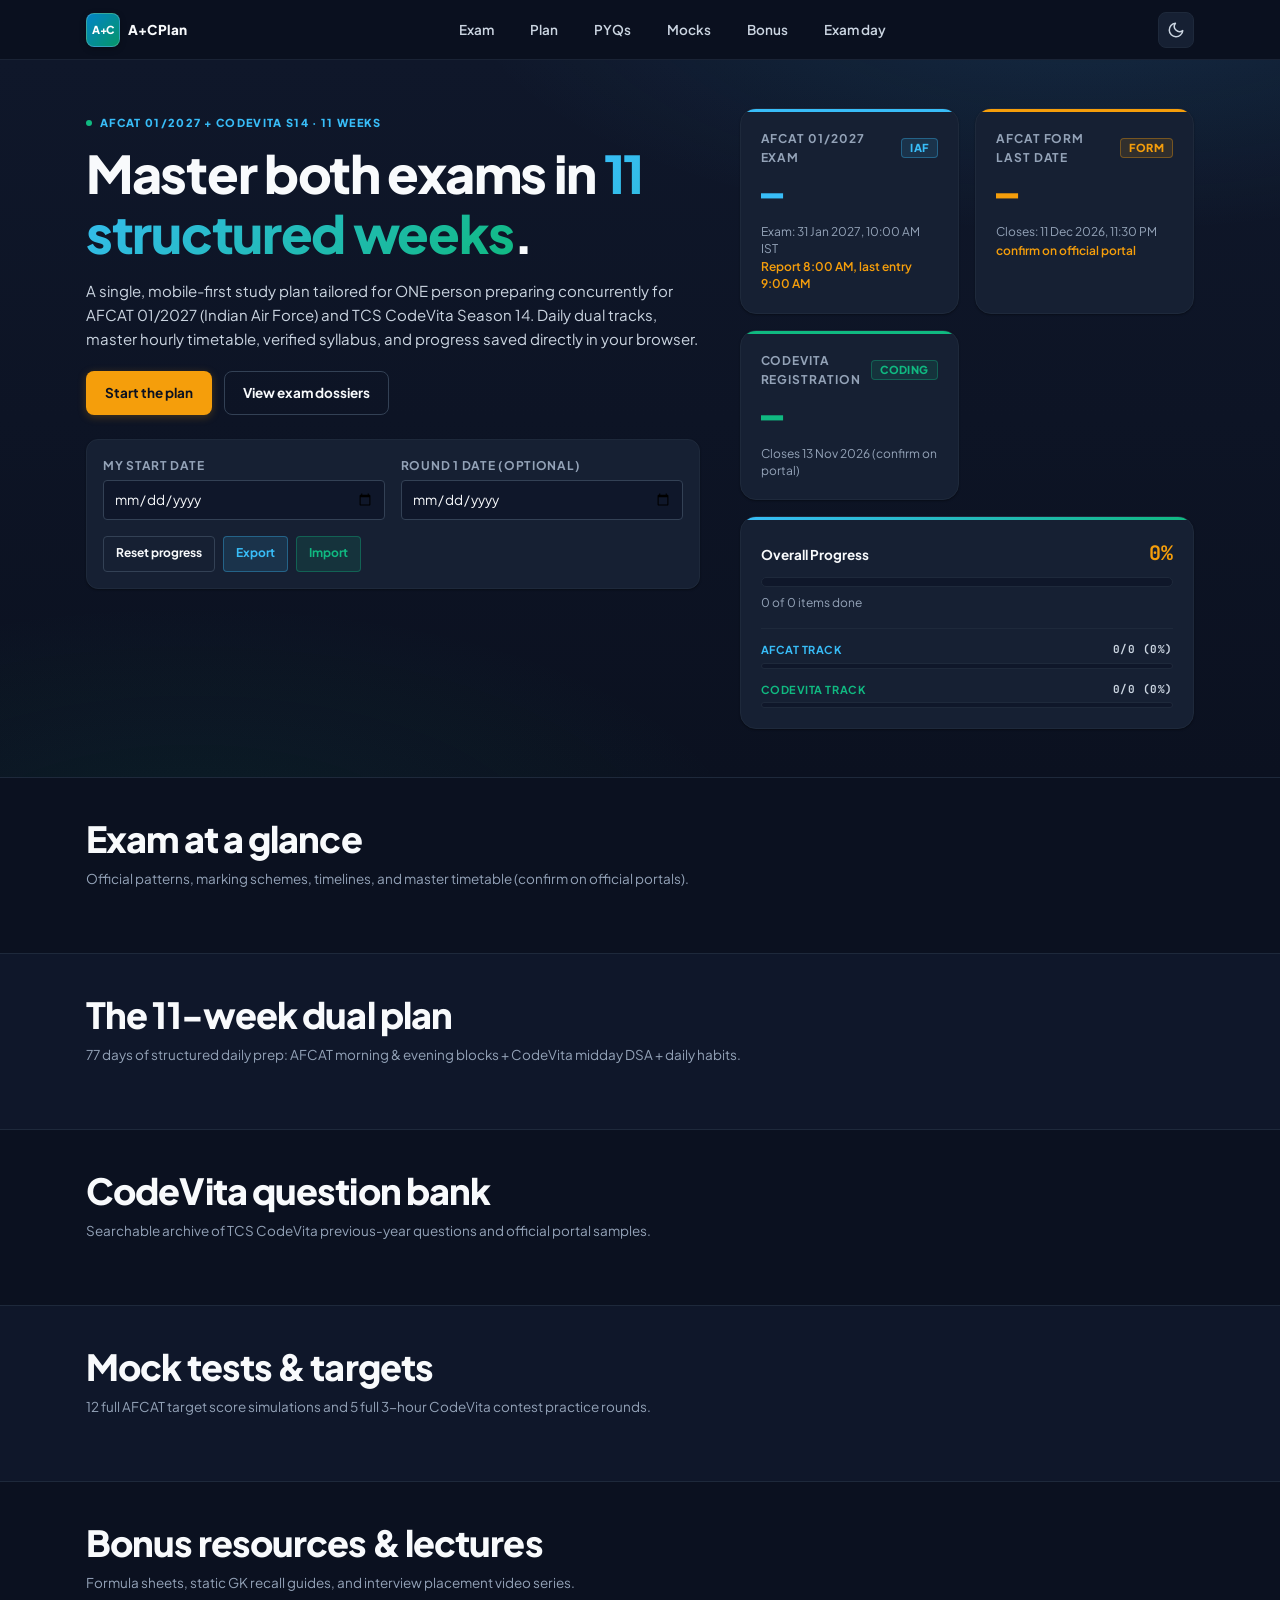
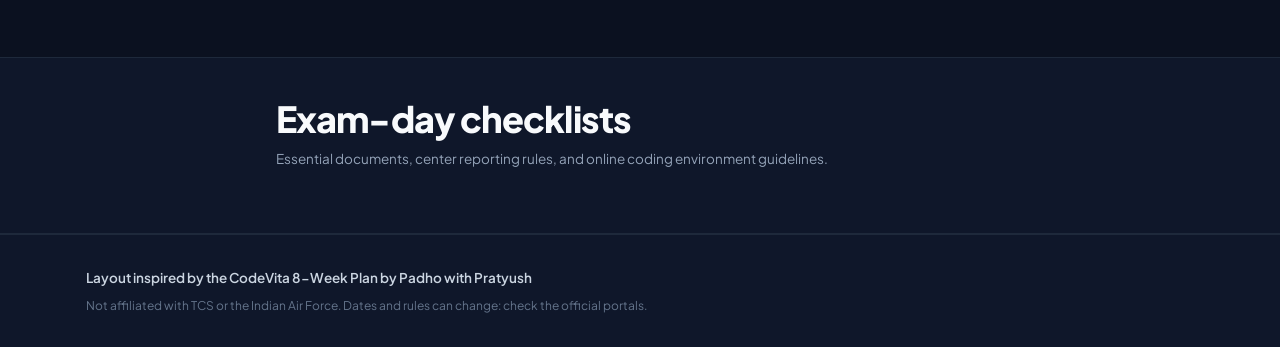
==== index.html @ 69f561f2 "feat: complete AFCAT 01/2027 and CodeVita dual-track tracker" ====
<!doctype html>
<html lang="en">
<head>
  <meta charset="utf-8">
  <meta name="viewport" content="width=device-width, initial-scale=1, viewport-fit=cover">
  <title>A+C Plan · AFCAT 01/2027 + TCS CodeVita S14 Dual Prep</title>
  <meta name="description" content="A static, mobile-first 11-week dual study plan for AFCAT 01/2027 and TCS CodeVita Season 14.">
  
  <!-- Favicon SVG -->
  <link rel="icon" href="data:image/svg+xml,%3Csvg xmlns='http://www.w3.org/2000/svg' viewBox='0 0 64 64'%3E%3Crect width='64' height='64' rx='14' fill='%230f172a'/%3E%3Ctext x='32' y='42' font-size='24' font-family='Arial' font-weight='800' text-anchor='middle' fill='%2338bdf8'%3EA+C%3C/text%3E%3C/svg%3E">
  
  <!-- Google Fonts: Plus Jakarta Sans & JetBrains Mono -->
  <link rel="preconnect" href="https://fonts.googleapis.com">
  <link rel="preconnect" href="https://fonts.gstatic.com" crossorigin>
  <link href="https://fonts.googleapis.com/css2?family=JetBrains+Mono:wght@500;700;800&family=Plus+Jakarta+Sans:wght@400;500;600;700;800&display=swap" rel="stylesheet">
  
  <!-- CSS Stylesheets -->
  <link rel="stylesheet" href="css/tokens.css">
  <link rel="stylesheet" href="css/base.css">
  <link rel="stylesheet" href="css/sections.css">

  <script>
    const focusP = new URLSearchParams(window.location.search).get("focus");
    if (focusP) {
      document.documentElement.classList.add("focus-" + focusP);
    }
  </script>
</head>
<body>
  <!-- STICKY FROSTED-GLASS HEADER -->
  <header class="topbar" role="banner">
    <div class="wrap topbar-inner">
      <a class="brand" href="#top" aria-label="A+C Plan Home">
        <span class="logo-badge">A+C</span>
        <span class="brand-text">A+C Plan</span>
      </a>

      <!-- Horizontal Swipe Nav on Mobile -->
      <nav class="nav-strip" role="navigation" aria-label="Main Navigation">
        <a class="nav-link" href="#exam">Exam</a>
        <a class="nav-link" href="#plan">Plan</a>
        <a class="nav-link" href="#pyq">PYQs</a>
        <a class="nav-link" href="#mocks">Mocks</a>
        <a class="nav-link" href="#bonus">Bonus</a>
        <a class="nav-link" href="#checklist">Exam day</a>
      </nav>

      <!-- Theme Toggle -->
      <button class="theme-toggle-btn" id="themeBtn" aria-label="Toggle dark mode" title="Toggle dark/light theme">
        <svg viewBox="0 0 24 24" width="18" height="18" fill="none" stroke="currentColor" stroke-width="2" stroke-linecap="round" stroke-linejoin="round">
          <path d="M21 12.79A9 9 0 1 1 11.21 3 7 7 0 0 0 21 12.79z"></path>
        </svg>
      </button>
    </div>
  </header>

  <main id="top" role="main">
    <!-- HERO SECTION -->
    <section class="hero" aria-labelledby="heroHeading">
      <div class="wrap">
        <!-- Error & Storage Notice Banners -->
        <div id="dataErrorBanner" class="alert-banner danger" hidden></div>
        <div id="storageNotice" class="alert-banner warning" hidden></div>

        <div class="hero-grid">
          <!-- Left: Value Proposition & CTAs -->
          <div class="hero-content">
            <p class="eyebrow"><span class="dot"></span> AFCAT 01/2027 + CodeVita S14 · 11 Weeks</p>
            <h1 id="heroHeading">Master both exams in <span class="hl">11 structured weeks</span>.</h1>
            <p class="hero-lede">
              A single, mobile-first study plan tailored for ONE person preparing concurrently for AFCAT 01/2027 (Indian Air Force) and TCS CodeVita Season 14. Daily dual tracks, master hourly timetable, verified syllabus, and progress saved directly in your browser.
            </p>
            <div class="cta-row">
              <a class="btn primary" href="#plan">Start the plan</a>
              <a class="btn ghost" href="#exam">View exam dossiers</a>
            </div>

            <!-- Hero Controls: Dates, Fit Note & Progress Management -->
            <div class="hero-controls-bar">
              <div class="field-group">
                <label for="startDateInput">My start date</label>
                <input type="date" id="startDateInput" aria-label="My plan start date">
              </div>
              <div class="field-group">
                <label for="round1DateInput">Round 1 date (optional)</label>
                <input type="date" id="round1DateInput" aria-label="CodeVita Round 1 date">
              </div>
              <div class="hero-actions-group">
                <button class="btn small ghost" id="resetBtn" title="Clear completed tasks">Reset progress</button>
                <button class="btn small afcat" id="exportBtn" title="Export backup JSON">Export</button>
                <button class="btn small cv" id="importBtn" title="Restore backup JSON">Import</button>
                <input type="file" id="importFileInput" accept=".json" aria-label="Import backup progress JSON" hidden>
              </div>
            </div>

            <!-- Fit Note Alert (Hidden until Round 1 date entered) -->
            <div id="fitNote" class="fit-note" hidden></div>
          </div>

          <!-- Right: 4 Live Status Cards (3 Countdowns + Progress) -->
          <aside class="hero-cards-grid" aria-label="Exam countdowns and progress">
            <!-- Card 1: AFCAT Exam Countdown -->
            <div class="count-card afcat" aria-live="polite">
              <div class="count-badge-row">
                <span class="count-label">AFCAT 01/2027 Exam</span>
                <span class="badge afcat">IAF</span>
              </div>
              <div class="count-digits" id="afcatCountdown">—</div>
              <p class="count-sub">Exam: 31 Jan 2027, 10:00 AM IST</p>
              <p class="count-sub emphasis">Report 8:00 AM, last entry 9:00 AM</p>
            </div>

            <!-- Card 2: AFCAT Form Deadline -->
            <div class="count-card afcat-form" aria-live="polite">
              <div class="count-badge-row">
                <span class="count-label">AFCAT Form Last Date</span>
                <span class="badge amber">Form</span>
              </div>
              <div class="count-digits" id="afcatFormCountdown">—</div>
              <p class="count-sub">Closes: 11 Dec 2026, 11:30 PM</p>
              <p class="count-sub emphasis">confirm on official portal</p>
            </div>

            <!-- Card 3: CodeVita Countdown -->
            <div class="count-card cv" aria-live="polite">
              <div class="count-badge-row">
                <span class="count-label" id="cvCardLabel">CodeVita Registration</span>
                <span class="badge cv">Coding</span>
              </div>
              <div class="count-digits" id="cvCountdown">—</div>
              <p class="count-sub" id="cvCountdownSub">Closes 13 Nov 2026 (confirm on portal)</p>
            </div>

            <!-- Card 4: Overall & Dual-Track Progress Card -->
            <div class="count-card progress-card" aria-live="polite">
              <div class="progress-header">
                <span>Overall Progress</span>
                <strong id="progressPct">0%</strong>
              </div>
              <div class="progress-bar-track" role="progressbar" aria-valuemin="0" aria-valuemax="100" aria-valuenow="0">
                <div class="progress-bar-fill" id="progressBar"></div>
              </div>
              <p class="count-sub" id="progressText">0 of 0 items done</p>

              <!-- Two Small Track Progress Bars: AFCAT & CodeVita -->
              <div class="sub-progress-container">
                <div class="sub-bar-row">
                  <div class="sub-bar-labels">
                    <span class="track-title afcat">AFCAT Track</span>
                    <span class="track-val" id="afcatSubPct">0/0 (0%)</span>
                  </div>
                  <div class="sub-bar-track">
                    <div class="sub-bar-fill afcat" id="afcatSubBar"></div>
                  </div>
                </div>
                <div class="sub-bar-row">
                  <div class="sub-bar-labels">
                    <span class="track-title cv">CodeVita Track</span>
                    <span class="track-val" id="cvSubPct">0/0 (0%)</span>
                  </div>
                  <div class="sub-bar-track">
                    <div class="sub-bar-fill cv" id="cvSubBar"></div>
                  </div>
                </div>
              </div>
            </div>
          </aside>
        </div>
      </div>
    </section>

    <!-- 1. EXAM AT A GLANCE CONTAINER -->
    <section id="exam" class="section" aria-labelledby="examHeading">
      <div class="wrap">
        <header class="section-header">
          <h2 id="examHeading">Exam at a glance</h2>
          <p class="section-sub">Official patterns, marking schemes, timelines, and master timetable (confirm on official portals).</p>
        </header>
        <div id="examContainer"></div>
      </div>
    </section>

    <!-- 2. THE 11-WEEK PLAN CONTAINER -->
    <section id="plan" class="section alt" aria-labelledby="planHeading">
      <div class="wrap">
        <header class="section-header">
          <h2 id="planHeading">The 11-week dual plan</h2>
          <p class="section-sub">77 days of structured daily prep: AFCAT morning & evening blocks + CodeVita midday DSA + daily habits.</p>
        </header>
        <div id="planContainer"></div>
      </div>
    </section>

    <!-- 3. QUESTION BANK CONTAINER -->
    <section id="pyq" class="section" aria-labelledby="pyqHeading">
      <div class="wrap">
        <header class="section-header">
          <h2 id="pyqHeading">CodeVita question bank</h2>
          <p class="section-sub">Searchable archive of TCS CodeVita previous-year questions and official portal samples.</p>
        </header>
        <div id="pyqContainer"></div>
      </div>
    </section>

    <!-- 4. MOCKS TRACKER CONTAINER -->
    <section id="mocks" class="section alt" aria-labelledby="mocksHeading">
      <div class="wrap">
        <header class="section-header">
          <h2 id="mocksHeading">Mock tests & targets</h2>
          <p class="section-sub">12 full AFCAT target score simulations and 5 full 3-hour CodeVita contest practice rounds.</p>
        </header>
        <div id="mocksContainer"></div>
      </div>
    </section>

    <!-- 5. BONUS RESOURCES CONTAINER -->
    <section id="bonus" class="section" aria-labelledby="bonusHeading">
      <div class="wrap">
        <header class="section-header">
          <h2 id="bonusHeading">Bonus resources & lectures</h2>
          <p class="section-sub">Formula sheets, static GK recall guides, and interview placement video series.</p>
        </header>
        <div id="bonusContainer"></div>
      </div>
    </section>

    <!-- 6. EXAM-DAY CHECKLIST CONTAINER -->
    <section id="checklist" class="section alt" aria-labelledby="checklistHeading">
      <div class="wrap narrow">
        <header class="section-header">
          <h2 id="checklistHeading">Exam-day checklists</h2>
          <p class="section-sub">Essential documents, center reporting rules, and online coding environment guidelines.</p>
        </header>
        <div id="checklistContainer"></div>
      </div>
    </section>
  </main>

  <!-- FOOTER -->
  <footer class="footer" role="contentinfo">
    <div class="wrap footer-inner">
      <p class="footer-credit">Layout inspired by the CodeVita 8-Week Plan by Padho with Pratyush</p>
      <p class="footer-disclaimer">Not affiliated with TCS or the Indian Air Force. Dates and rules can change: check the official portals.</p>
    </div>
  </footer>

  <!-- Application Entry Script (ES Module) -->
  <script type="module" src="js/main.js"></script>
</body>
</html>
---- css/tokens.css ----
/**
 * ====================================================================
 * TOKENS.CSS — Design System Tokens & Color Variables
 * Theme: AFCAT (Sky Blue) + TCS CodeVita (Emerald) on Navy/Slate Base
 * ====================================================================
 */

:root {
  /* Fonts */
  --font-ui: "Plus Jakarta Sans", system-ui, -apple-system, BlinkMacSystemFont, "Segoe UI", Roboto, Helvetica, Arial, sans-serif;
  --font-num: "JetBrains Mono", Consolas, Monaco, "Courier New", monospace;

  /* Typography Scale */
  --text-2xs: 0.6875rem; /* 11px */
  --text-xs: 0.75rem;    /* 12px */
  --text-sm: 0.8438rem;  /* 13.5px */
  --text-base: 0.9375rem;/* 15px */
  --text-md: 1.0625rem;  /* 17px */
  --text-lg: 1.25rem;    /* 20px */
  --text-xl: 1.5rem;     /* 24px */
  --text-2xl: 1.875rem;  /* 30px */
  --text-3xl: 2.25rem;   /* 36px */

  /* Line Heights */
  --lh-tight: 1.15;
  --lh-snug: 1.35;
  --lh-normal: 1.6;

  /* Spacing Scale */
  --space-1: 0.25rem;  /* 4px */
  --space-2: 0.5rem;   /* 8px */
  --space-3: 0.75rem;  /* 12px */
  --space-4: 1rem;     /* 16px */
  --space-5: 1.25rem;  /* 20px */
  --space-6: 1.5rem;   /* 24px */
  --space-8: 2rem;     /* 32px */
  --space-10: 2.5rem;  /* 40px */
  --space-12: 3rem;    /* 48px */
  --space-16: 4rem;    /* 64px */

  /* Radii */
  --radius-xs: 4px;
  --radius-sm: 8px;
  --radius-md: 12px;
  --radius-lg: 16px;
  --radius-xl: 20px;
  --radius-full: 9999px;

  /* Transitions */
  --transition-fast: 0.15s ease;
  --transition-normal: 0.25s ease;

  /* Layout Max-Widths */
  --max-w-content: 1140px;
  --max-w-narrow: 760px;
  --header-height: 60px;

  /* Safe Area Insets (iOS) */
  --sat: env(safe-area-inset-top, 0px);
  --sab: env(safe-area-inset-bottom, 0px);
  --sal: env(safe-area-inset-left, 0px);
  --sar: env(safe-area-inset-right, 0px);
}

/* ====================================================================
   DARK THEME (Default & Preferred for Tactical Focus)
   ==================================================================== */
:root,
:root[data-theme="dark"] {
  /* Surfaces & Bases */
  --bg: #0b1120;
  --bg-alt: #0f172a;
  --card: #162033;
  --card-elevated: #1e2942;
  --card-hover: #22324f;

  /* Text & Ink */
  --ink: #f8fafc;
  --ink-secondary: #cbd5e1;
  --ink-muted: #94a3b8;
  --ink-faint: #64748b;
  --ink-inverted: #0b1120;

  /* Borders & Dividers */
  --line: #1e293b;
  --line-strong: #334155;
  --line-hover: #475569;

  /* Track 1: AFCAT (Sky Blue) */
  --afcat: #38bdf8;
  --afcat-deep: #0284c7;
  --afcat-bg: rgba(56, 189, 248, 0.12);
  --afcat-border: rgba(56, 189, 248, 0.35);
  --afcat-glow: rgba(56, 189, 248, 0.2);

  /* Track 2: TCS CodeVita (Emerald) */
  --cv: #10b981;
  --cv-deep: #059669;
  --cv-bg: rgba(16, 185, 129, 0.12);
  --cv-border: rgba(16, 185, 129, 0.35);
  --cv-glow: rgba(16, 185, 129, 0.2);

  /* Accent & Highlights (Amber) */
  --amber: #f59e0b;
  --amber-deep: #d97706;
  --amber-bg: rgba(245, 158, 11, 0.12);
  --amber-border: rgba(245, 158, 11, 0.35);
  --amber-glow: rgba(245, 158, 11, 0.25);

  /* Functional Utilities */
  --danger: #ef4444;
  --danger-bg: rgba(239, 68, 68, 0.12);
  --purple: #a855f7;
  --purple-bg: rgba(168, 85, 247, 0.12);
  --link: #38bdf8;

  /* Item Type Tags */
  --tag-pyq: #fb923c;
  --tag-pyq-bg: rgba(251, 146, 60, 0.14);
  --tag-off: #c084fc;
  --tag-off-bg: rgba(192, 132, 252, 0.14);
  --tag-lc: #fbbf24;
  --tag-lc-bg: rgba(251, 191, 36, 0.14);
  --tag-other: #38bdf8;
  --tag-other-bg: rgba(56, 189, 248, 0.14);
  --tag-mock: #f43f5e;
  --tag-mock-bg: rgba(244, 63, 94, 0.14);
  --tag-stretch: #94a3b8;
  --tag-stretch-bg: rgba(148, 163, 184, 0.1);
  --tag-rest: #34d399;
  --tag-rest-bg: rgba(52, 211, 153, 0.14);

  /* Shadows */
  --shadow-sm: 0 1px 2px rgba(0, 0, 0, 0.35);
  --shadow-md: 0 4px 12px rgba(0, 0, 0, 0.45);
  --shadow-lg: 0 8px 24px rgba(0, 0, 0, 0.6);
  --shadow-glass: 0 8px 32px rgba(0, 0, 0, 0.37);

  /* Topbar frosted background */
  --topbar-bg: rgba(11, 17, 32, 0.85);
  --topbar-border: rgba(30, 41, 59, 0.8);
}

/* ====================================================================
   LIGHT THEME
   ==================================================================== */
:root[data-theme="light"] {
  /* Surfaces & Bases */
  --bg: #f8fafc;
  --bg-alt: #f1f5f9;
  --card: #ffffff;
  --card-elevated: #ffffff;
  --card-hover: #f8fafc;

  /* Text & Ink */
  --ink: #0f172a;
  --ink-secondary: #334155;
  --ink-muted: #64748b;
  --ink-faint: #94a3b8;
  --ink-inverted: #f8fafc;

  /* Borders & Dividers */
  --line: #e2e8f0;
  --line-strong: #cbd5e1;
  --line-hover: #94a3b8;

  /* Track 1: AFCAT (Sky Blue - WCAG AA compliant >= 5.9:1 on white) */
  --afcat: #0369a1;
  --afcat-deep: #0284c7;
  --afcat-bg: #e0f2fe;
  --afcat-border: #bae6fd;
  --afcat-glow: rgba(3, 105, 161, 0.15);

  /* Track 2: TCS CodeVita (Emerald - WCAG AA compliant >= 5.4:1 on white) */
  --cv: #047857;
  --cv-deep: #059669;
  --cv-bg: #d1fae5;
  --cv-border: #a7f3d0;
  --cv-glow: rgba(4, 120, 87, 0.15);

  /* Accent & Highlights (Amber - WCAG AA compliant >= 5.0:1 on white) */
  --amber: #b45309;
  --amber-deep: #92400e;
  --amber-bg: #fef3c7;
  --amber-border: #fde68a;
  --amber-glow: rgba(180, 83, 9, 0.18);

  /* Functional Utilities */
  --danger: #dc2626;
  --danger-bg: #fee2e2;
  --purple: #9333ea;
  --purple-bg: #f3e8ff;
  --link: #0369a1;

  /* Item Type Tags */
  --tag-pyq: #c2410c;
  --tag-pyq-bg: #ffedd5;
  --tag-off: #7e22ce;
  --tag-off-bg: #f3e8ff;
  --tag-lc: #b45309;
  --tag-lc-bg: #fef3c7;
  --tag-other: #0369a1;
  --tag-other-bg: #e0f2fe;
  --tag-mock: #be123c;
  --tag-mock-bg: #ffe4e6;
  --tag-stretch: #64748b;
  --tag-stretch-bg: #f1f5f9;
  --tag-rest: #047857;
  --tag-rest-bg: #d1fae5;

  /* Shadows */
  --shadow-sm: 0 1px 2px rgba(15, 23, 42, 0.05);
  --shadow-md: 0 4px 12px rgba(15, 23, 42, 0.08);
  --shadow-lg: 0 8px 24px rgba(15, 23, 42, 0.12);
  --shadow-glass: 0 8px 32px rgba(15, 23, 42, 0.06);

  /* Topbar frosted background */
  --topbar-bg: rgba(248, 250, 252, 0.88);
  --topbar-border: rgba(226, 232, 240, 0.8);
}
---- css/base.css ----
/**
 * ====================================================================
 * BASE.CSS — Reset, Typography, Accessibility, Buttons & Foundation
 * Mobile-first down to 360px
 * ====================================================================
 */

/* CSS Reset & Box Sizing */
*, *::before, *::after {
  box-sizing: border-box;
  margin: 0;
  padding: 0;
}

html {
  font-size: 16px;
  scroll-behavior: smooth;
  scroll-padding-top: calc(var(--header-height) + 16px);
  -webkit-text-size-adjust: 100%;
  overflow-x: hidden;
}

body {
  background-color: var(--bg);
  color: var(--ink);
  font-family: var(--font-ui);
  font-size: var(--text-base);
  line-height: var(--lh-normal);
  -webkit-font-smoothing: antialiased;
  -moz-osx-font-smoothing: grayscale;
  min-height: 100vh;
  display: flex;
  flex-direction: column;
  padding-left: var(--sal);
  padding-right: var(--sar);
  overflow-x: hidden;
  width: 100%;
}

/* Accessible Focus States */
:focus-visible {
  outline: 2px solid var(--afcat);
  outline-offset: 3px;
}

/* Typography Defaults */
h1, h2, h3, h4, h5, h6 {
  color: var(--ink);
  font-weight: 800;
  line-height: var(--lh-tight);
  letter-spacing: -0.025em;
}

h1 {
  font-size: clamp(2rem, 5vw, 3.25rem);
}

h2 {
  font-size: clamp(1.5rem, 3.5vw, 2.25rem);
  margin-bottom: var(--space-2);
}

h3 {
  font-size: clamp(1.15rem, 2.2vw, 1.35rem);
  font-weight: 700;
}

p {
  color: var(--ink-secondary);
  line-height: var(--lh-normal);
}

a {
  color: var(--link);
  text-decoration: none;
  transition: color var(--transition-fast);
}

a:hover {
  text-decoration: underline;
}

/* Utility Containers */
.wrap {
  width: 100%;
  max-width: var(--max-w-content);
  margin-left: auto;
  margin-right: auto;
  padding-left: var(--space-4);
  padding-right: var(--space-4);
}

.wrap.narrow {
  max-width: var(--max-w-narrow);
}

.section-sub {
  color: var(--ink-muted);
  font-size: var(--text-sm);
  margin-bottom: var(--space-6);
}

/* ====================================================================
   BUTTONS
   ==================================================================== */
.btn {
  display: inline-flex;
  align-items: center;
  justify-content: center;
  gap: var(--space-2);
  padding: 10px 18px;
  font-family: var(--font-ui);
  font-size: var(--text-sm);
  font-weight: 700;
  line-height: 1.2;
  border-radius: var(--radius-sm);
  border: 1px solid transparent;
  cursor: pointer;
  white-space: nowrap;
  text-decoration: none;
  transition: all var(--transition-fast);
  min-height: 44px; /* Accessible touch target */
}

.btn:hover {
  text-decoration: none;
}

.btn.primary {
  background: var(--amber);
  color: #0b1120;
  box-shadow: 0 2px 8px var(--amber-glow);
}

.btn.primary:hover {
  filter: brightness(1.08);
  transform: translateY(-1px);
}

.btn.ghost {
  background: transparent;
  color: var(--ink);
  border-color: var(--line-strong);
}

.btn.ghost:hover {
  background: var(--bg-alt);
  border-color: var(--ink-muted);
}

.btn.small {
  padding: 6px 12px;
  font-size: var(--text-xs);
  min-height: 36px;
  border-radius: var(--radius-xs);
}

.btn.afcat {
  background: var(--afcat-bg);
  color: var(--afcat);
  border-color: var(--afcat-border);
}

.btn.afcat:hover {
  background: var(--afcat);
  color: #0b1120;
}

.btn.cv {
  background: var(--cv-bg);
  color: var(--cv);
  border-color: var(--cv-border);
}

.btn.cv:hover {
  background: var(--cv);
  color: #0b1120;
}

/* ====================================================================
   TAGS, CHIPS & BADGES
   ==================================================================== */
.tag, .badge, .pill {
  display: inline-flex;
  align-items: center;
  gap: 4px;
  font-family: var(--font-ui);
  font-size: var(--text-2xs);
  font-weight: 800;
  letter-spacing: 0.04em;
  text-transform: uppercase;
  padding: 3px 8px;
  border-radius: var(--radius-xs);
  line-height: 1.1;
  white-space: nowrap;
}

.tag.afcat, .badge.afcat {
  background: var(--afcat-bg);
  color: var(--afcat);
  border: 1px solid var(--afcat-border);
}

.tag.cv, .badge.cv {
  background: var(--cv-bg);
  color: var(--cv);
  border: 1px solid var(--cv-border);
}

.tag.amber, .badge.amber {
  background: var(--amber-bg);
  color: var(--amber);
  border: 1px solid var(--amber-border);
}

.tag.pyq { background: var(--tag-pyq-bg); color: var(--tag-pyq); }
.tag.official { background: var(--tag-off-bg); color: var(--tag-off); }
.tag.lc { background: var(--tag-lc-bg); color: var(--tag-lc); }
.tag.other { background: var(--tag-other-bg); color: var(--tag-other); }
.tag.mock { background: var(--tag-mock-bg); color: var(--tag-mock); }
.tag.stretch { background: var(--tag-stretch-bg); color: var(--tag-stretch); border: 1px dashed var(--line-strong); }
.tag.rest { background: var(--tag-rest-bg); color: var(--tag-rest); }
.tag.vid { background: rgba(56, 189, 248, 0.12); color: var(--afcat); }
.tag.exam { background: rgba(245, 158, 11, 0.15); color: var(--amber); }

/* Difficulty Badges */
.diff {
  font-family: var(--font-ui);
  font-size: var(--text-2xs);
  font-weight: 800;
  text-transform: uppercase;
  margin-left: 6px;
}
.diff.Easy { color: var(--cv); }
.diff.Medium { color: var(--amber); }
.diff.Hard { color: var(--danger); }

/* ====================================================================
   CARDS & SURFACES
   ==================================================================== */
.card {
  background: var(--card);
  border: 1px solid var(--line);
  border-radius: var(--radius-md);
  padding: var(--space-5);
  box-shadow: var(--shadow-sm);
  transition: transform var(--transition-fast), border-color var(--transition-fast);
}

.card:hover {
  border-color: var(--line-strong);
}

/* ====================================================================
   CHECKBOX STYLES (Accessible 44px min tap area)
   ==================================================================== */
.checkbox-wrap {
  display: inline-flex;
  align-items: center;
  justify-content: center;
  min-width: 44px;
  min-height: 44px;
  cursor: pointer;
}

input[type="checkbox"] {
  appearance: none;
  -webkit-appearance: none;
  width: 18px;
  height: 18px;
  border: 2px solid var(--line-strong);
  border-radius: 4px;
  background: var(--card);
  cursor: pointer;
  position: relative;
  transition: all var(--transition-fast);
  flex-shrink: 0;
}

input[type="checkbox"]:checked {
  background-color: var(--cv);
  border-color: var(--cv);
}

input[type="checkbox"]:checked::after {
  content: "";
  position: absolute;
  top: 1px;
  left: 5px;
  width: 4px;
  height: 9px;
  border: solid #0b1120;
  border-width: 0 2px 2px 0;
  transform: rotate(45deg);
}

input[type="checkbox"]:focus-visible {
  outline: 2px solid var(--afcat);
  outline-offset: 2px;
}

/* Item check state */
.item.checked .item-text {
  text-decoration: line-through;
  color: var(--ink-faint);
}
---- css/sections.css ----
/**
 * ====================================================================
 * SECTIONS.CSS — Header, Hero, Controls, Fit Note, Skeletons & Footer
 * Mobile-first down to 360px
 * ====================================================================
 */

/* ====================================================================
   1. STICKY FROSTED-GLASS HEADER (.topbar)
   ==================================================================== */
.topbar {
  position: sticky;
  top: 0;
  z-index: 100;
  height: var(--header-height);
  background: var(--topbar-bg);
  backdrop-filter: blur(12px);
  -webkit-backdrop-filter: blur(12px);
  border-bottom: 1px solid var(--topbar-border);
  padding-top: var(--sat);
}

.topbar-inner {
  display: flex;
  align-items: center;
  justify-content: space-between;
  gap: var(--space-3);
  height: 100%;
}

.brand {
  display: flex;
  align-items: center;
  gap: var(--space-2);
  color: var(--ink);
  font-weight: 800;
  font-size: var(--text-base);
  text-decoration: none;
  white-space: nowrap;
  flex-shrink: 0;
}

.brand:hover {
  text-decoration: none;
}

.logo-badge {
  display: grid;
  place-items: center;
  width: 34px;
  height: 34px;
  border-radius: var(--radius-sm);
  background: linear-gradient(135deg, var(--afcat-deep) 0%, var(--cv-deep) 100%);
  color: #ffffff;
  font-size: var(--text-2xs);
  font-weight: 800;
  letter-spacing: -0.04em;
  border: 1px solid rgba(255, 255, 255, 0.2);
  box-shadow: 0 2px 6px rgba(0, 0, 0, 0.3);
}

.brand-text {
  font-size: var(--text-sm);
  font-weight: 800;
  letter-spacing: -0.01em;
}

/* Navigation: Horizontal Swipe Strip on Mobile */
.nav-strip {
  display: flex;
  align-items: center;
  gap: var(--space-1);
  overflow-x: auto;
  scrollbar-width: none;
  -webkit-overflow-scrolling: touch;
  padding: 4px 0;
}

.nav-strip::-webkit-scrollbar {
  display: none;
}

.nav-link {
  color: var(--ink-secondary);
  font-weight: 600;
  font-size: var(--text-xs);
  padding: 8px 12px;
  border-radius: var(--radius-sm);
  white-space: nowrap;
  text-decoration: none;
  transition: all var(--transition-fast);
}

.nav-link:hover,
.nav-link:focus-visible {
  color: var(--ink);
  background: var(--bg-alt);
  text-decoration: none;
}

.theme-toggle-btn {
  display: grid;
  place-items: center;
  width: 36px;
  height: 36px;
  flex-shrink: 0;
  border-radius: var(--radius-sm);
  background: var(--card);
  border: 1px solid var(--line);
  color: var(--ink-secondary);
  cursor: pointer;
  transition: all var(--transition-fast);
}

.theme-toggle-btn:hover {
  color: var(--ink);
  border-color: var(--line-strong);
  background: var(--card-hover);
}

/* ====================================================================
   2. HERO SECTION (.hero) & CONTROLS
   ==================================================================== */
.hero {
  background: 
    radial-gradient(900px 350px at 85% -10%, rgba(56, 189, 248, 0.12), transparent 70%),
    radial-gradient(800px 350px at 15% 110%, rgba(16, 185, 129, 0.08), transparent 70%),
    linear-gradient(180deg, var(--bg-alt) 0%, var(--bg) 100%);
  border-bottom: 1px solid var(--line);
  padding: var(--space-8) 0;
}

.hero-grid {
  display: grid;
  grid-template-columns: 1fr;
  gap: var(--space-6);
  align-items: start;
}

.eyebrow {
  display: inline-flex;
  align-items: center;
  gap: var(--space-2);
  text-transform: uppercase;
  letter-spacing: 0.12em;
  font-size: var(--text-2xs);
  font-weight: 800;
  color: var(--afcat);
  margin-bottom: var(--space-3);
}

.eyebrow .dot {
  width: 6px;
  height: 6px;
  border-radius: 50%;
  background: var(--cv);
}

.hero h1 {
  font-size: clamp(1.85rem, 5vw, 3.25rem);
  font-weight: 800;
  line-height: var(--lh-tight);
  margin-bottom: var(--space-4);
}

.hl {
  background: linear-gradient(135deg, var(--afcat) 0%, var(--cv) 100%);
  -webkit-background-clip: text;
  -webkit-text-fill-color: transparent;
}

.hero-lede {
  color: var(--ink-secondary);
  font-size: var(--text-base);
  line-height: var(--lh-normal);
  max-width: 60ch;
  margin-bottom: var(--space-5);
}

.cta-row {
  display: flex;
  flex-wrap: wrap;
  gap: var(--space-3);
  margin-bottom: var(--space-6);
}

/* Hero Controls Strip */
.hero-controls-bar {
  background: var(--card);
  border: 1px solid var(--line);
  border-radius: var(--radius-md);
  padding: var(--space-4);
  box-shadow: var(--shadow-sm);
  display: flex;
  flex-wrap: wrap;
  gap: var(--space-4);
  align-items: flex-end;
  margin-top: var(--space-6);
}

.field-group {
  display: flex;
  flex-direction: column;
  gap: var(--space-1);
  flex: 1 1 180px;
}

.field-group label {
  font-size: var(--text-xs);
  font-weight: 700;
  text-transform: uppercase;
  letter-spacing: 0.06em;
  color: var(--ink-muted);
}

.field-group input[type="date"] {
  font-family: var(--font-ui);
  font-size: var(--text-sm);
  color: var(--ink);
  background: var(--bg-alt);
  border: 1px solid var(--line-strong);
  border-radius: var(--radius-xs);
  padding: 8px 10px;
  min-height: 40px;
  width: 100%;
}

.field-group input[type="date"]:focus {
  outline: 2px solid var(--afcat);
  border-color: var(--afcat);
}

.hero-actions-group {
  display: flex;
  flex-wrap: wrap;
  gap: var(--space-2);
  align-items: center;
}

/* Alert & Fit Note Banners */
.alert-banner {
  padding: 12px 16px;
  border-radius: var(--radius-sm);
  font-size: var(--text-sm);
  line-height: 1.4;
  margin-bottom: var(--space-4);
  border: 1px solid transparent;
}

.alert-banner.danger {
  background: var(--danger-bg);
  border-color: var(--danger);
  color: var(--ink);
}

.alert-banner.warning {
  background: var(--amber-bg);
  border-color: var(--amber-border);
  color: var(--ink);
}

.fit-note {
  margin-top: var(--space-4);
  padding: 12px 16px;
  border-radius: var(--radius-sm);
  background: var(--amber-bg);
  border: 1px solid var(--amber-border);
  color: var(--ink);
  font-size: var(--text-sm);
  line-height: 1.5;
  display: flex;
  align-items: flex-start;
  gap: var(--space-3);
}

.fit-note[hidden] {
  display: none;
}

.fit-note .icon {
  font-size: var(--text-md);
  flex-shrink: 0;
}

/* Hero Cards Column / Grid */
.hero-cards-grid {
  display: grid;
  grid-template-columns: 1fr;
  gap: var(--space-4);
}

.count-card {
  background: var(--card);
  border: 1px solid var(--line);
  border-radius: var(--radius-lg);
  padding: var(--space-5);
  box-shadow: var(--shadow-sm);
  position: relative;
  overflow: hidden;
}

.count-card::before {
  content: "";
  position: absolute;
  top: 0;
  left: 0;
  right: 0;
  height: 3px;
}

.count-card.afcat::before { background: var(--afcat); }
.count-card.afcat-form::before { background: var(--amber); }
.count-card.cv::before { background: var(--cv); }
.count-card.progress-card::before { background: linear-gradient(90deg, var(--afcat), var(--cv)); }

.count-badge-row {
  display: flex;
  justify-content: space-between;
  align-items: center;
  margin-bottom: var(--space-2);
}

.count-label {
  font-size: var(--text-xs);
  font-weight: 700;
  text-transform: uppercase;
  letter-spacing: 0.08em;
  color: var(--ink-muted);
}

.count-digits {
  font-family: var(--font-num);
  font-size: clamp(1.6rem, 3.8vw, 2.3rem);
  font-weight: 800;
  line-height: 1.1;
  margin: var(--space-2) 0;
  font-variant-numeric: tabular-nums;
}

.count-card.afcat .count-digits { color: var(--afcat); }
.count-card.afcat-form .count-digits { color: var(--amber); }
.count-card.cv .count-digits { color: var(--cv); }

.count-sub {
  font-size: var(--text-xs);
  color: var(--ink-muted);
  line-height: 1.4;
}

.count-sub.emphasis {
  color: var(--amber);
  font-weight: 600;
  margin-top: 2px;
}

/* Progress bar inside Progress Card */
.progress-header {
  display: flex;
  justify-content: space-between;
  align-items: baseline;
  font-size: var(--text-sm);
  font-weight: 700;
  color: var(--ink);
  margin-bottom: var(--space-2);
}

.progress-header strong {
  font-family: var(--font-num);
  font-size: var(--text-lg);
  color: var(--amber);
}

.progress-bar-track {
  height: 10px;
  background: var(--bg-alt);
  border-radius: var(--radius-full);
  overflow: hidden;
  border: 1px solid var(--line);
  margin-bottom: var(--space-2);
}

.progress-bar-fill {
  height: 100%;
  width: 0%;
  background: linear-gradient(90deg, var(--afcat) 0%, var(--cv) 50%, var(--amber) 100%);
  border-radius: var(--radius-full);
  transition: width 0.4s ease;
}

/* Sub-bars: AFCAT and CodeVita track indicators */
.sub-progress-container {
  margin-top: var(--space-4);
  padding-top: var(--space-3);
  border-top: 1px solid var(--line);
  display: flex;
  flex-direction: column;
  gap: var(--space-3);
}

.sub-bar-row {
  display: flex;
  flex-direction: column;
  gap: 4px;
}

.sub-bar-labels {
  display: flex;
  justify-content: space-between;
  font-size: var(--text-2xs);
  font-weight: 700;
  text-transform: uppercase;
  letter-spacing: 0.05em;
}

.sub-bar-labels .track-title.afcat { color: var(--afcat); }
.sub-bar-labels .track-title.cv { color: var(--cv); }
.sub-bar-labels .track-val { color: var(--ink-secondary); font-family: var(--font-num); }

.sub-bar-track {
  height: 6px;
  background: var(--bg-alt);
  border-radius: var(--radius-full);
  overflow: hidden;
  border: 1px solid var(--line);
}

.sub-bar-fill {
  height: 100%;
  width: 0%;
  border-radius: var(--radius-full);
  transition: width 0.4s ease;
}

.sub-bar-fill.afcat { background: var(--afcat); }
.sub-bar-fill.cv { background: var(--cv); }

/* ====================================================================
   3. PLAN SECTION SPECIFIC STYLES (PHASE 4)
   ==================================================================== */
.plan-controls-row {
  display: flex;
  flex-wrap: wrap;
  gap: var(--space-3);
  align-items: center;
  justify-content: space-between;
  margin-bottom: var(--space-5);
  padding-bottom: var(--space-4);
  border-bottom: 1px solid var(--line);
}

.plan-info-badges {
  display: flex;
  flex-wrap: wrap;
  align-items: center;
  gap: var(--space-2);
}

.plan-actions-bar {
  display: flex;
  flex-wrap: wrap;
  align-items: center;
  gap: var(--space-2);
}

/* Track Filter Segmented Control */
.track-filter-group {
  display: inline-flex;
  background: var(--card);
  border: 1px solid var(--line);
  border-radius: var(--radius-sm);
  padding: 3px;
  gap: 2px;
}

.filter-btn {
  font-family: var(--font-ui);
  font-size: var(--text-xs);
  font-weight: 700;
  padding: 6px 12px;
  border-radius: var(--radius-xs);
  border: 0;
  background: transparent;
  color: var(--ink-secondary);
  cursor: pointer;
  transition: all var(--transition-fast);
}

.filter-btn:hover {
  color: var(--ink);
}

.filter-btn.active {
  background: var(--ink);
  color: var(--ink-inverted);
}

/* Plan Legend */
.plan-legend {
  display: flex;
  flex-wrap: wrap;
  align-items: center;
  gap: 6px 10px;
  font-size: var(--text-xs);
  color: var(--ink-muted);
  margin-bottom: var(--space-6);
  padding: 10px 14px;
  background: var(--card);
  border: 1px solid var(--line);
  border-radius: var(--radius-md);
}

/* Day 0 Setup Sprint Block */
.day0-card {
  background: var(--card);
  border: 1px solid var(--line-strong);
  border-radius: var(--radius-md);
  margin-bottom: var(--space-6);
  overflow: hidden;
  box-shadow: var(--shadow-sm);
}

.day0-head {
  width: 100%;
  display: flex;
  justify-content: space-between;
  align-items: center;
  padding: 16px 20px;
  background: none;
  border: 0;
  cursor: pointer;
  text-align: left;
  font-family: inherit;
  color: inherit;
}

.day0-head:hover {
  background: var(--card-hover);
}

.day0-title {
  display: flex;
  align-items: center;
  gap: var(--space-3);
  font-size: var(--text-md);
  font-weight: 800;
}

.day0-progress {
  font-family: var(--font-num);
  font-size: var(--text-sm);
  font-weight: 700;
  color: var(--amber);
}

.day0-body {
  padding: 0 20px 20px;
  border-top: 1px solid var(--line);
  display: grid;
  gap: var(--space-4);
}

.day0-group {
  margin-top: var(--space-3);
}

.day0-group-label {
  font-size: var(--text-xs);
  font-weight: 800;
  text-transform: uppercase;
  letter-spacing: 0.08em;
  color: var(--afcat);
  margin-bottom: var(--space-2);
}

/* Week Accordion Blocks */
.week-block {
  background: var(--card);
  border: 1px solid var(--line);
  border-radius: var(--radius-md);
  margin-bottom: var(--space-5);
  overflow: hidden;
  transition: border-color var(--transition-fast);
}

.week-block.current-week {
  border-color: var(--afcat-border);
  box-shadow: 0 0 16px var(--afcat-glow);
}

.week-head {
  width: 100%;
  display: grid;
  grid-template-columns: 1fr auto;
  gap: var(--space-3);
  align-items: center;
  padding: 16px 20px;
  background: none;
  border: 0;
  cursor: pointer;
  text-align: left;
  font-family: inherit;
  color: inherit;
  transition: background var(--transition-fast);
}

.week-head:hover {
  background: var(--card-hover);
}

.week-info {
  display: flex;
  flex-direction: column;
  gap: 4px;
}

.week-top-line {
  display: flex;
  flex-wrap: wrap;
  align-items: baseline;
  gap: var(--space-2);
}

.week-badge {
  font-family: var(--font-num);
  font-size: var(--text-2xs);
  font-weight: 800;
  text-transform: uppercase;
  letter-spacing: 0.08em;
  padding: 2px 6px;
  border-radius: var(--radius-xs);
  background: var(--bg-alt);
  color: var(--afcat);
  border: 1px solid var(--line);
}

.week-title {
  font-size: var(--text-md);
  font-weight: 800;
}

.week-dates {
  font-size: var(--text-xs);
  color: var(--ink-muted);
  font-weight: 600;
}

.week-theme {
  font-size: var(--text-sm);
  color: var(--ink-secondary);
}

.week-right {
  display: flex;
  align-items: center;
  gap: var(--space-4);
}

.week-progress-wrap {
  display: flex;
  flex-direction: column;
  align-items: flex-end;
  gap: 4px;
  min-width: 80px;
}

.week-progress-num {
  font-family: var(--font-num);
  font-size: var(--text-xs);
  font-weight: 700;
  color: var(--ink-muted);
}

.week-progress-track {
  width: 80px;
  height: 6px;
  background: var(--bg-alt);
  border-radius: var(--radius-full);
  overflow: hidden;
  border: 1px solid var(--line);
}

.week-progress-fill {
  height: 100%;
  width: 0%;
  background: var(--cv);
  border-radius: var(--radius-full);
  transition: width 0.3s ease;
}

.chev-icon {
  transition: transform 0.25s ease;
  color: var(--ink-muted);
  flex-shrink: 0;
}

.week-block.open .week-head .chev-icon {
  transform: rotate(180deg);
}

.week-days-container {
  display: none;
  padding: 0 16px 16px;
  border-top: 1px solid var(--line);
  background: var(--bg);
}

.week-block.open .week-days-container {
  display: grid;
  gap: var(--space-4);
  padding-top: var(--space-4);
}

/* Day Cards (Split-Track Dual Card) */
.day-card {
  background: var(--card);
  border: 1px solid var(--line);
  border-radius: var(--radius-md);
  overflow: hidden;
  box-shadow: var(--shadow-sm);
  transition: border-color var(--transition-fast), box-shadow var(--transition-fast);
}

.day-card.today {
  outline: 2px solid var(--amber);
  box-shadow: 0 0 12px var(--amber-glow);
}

.day-card.mock-day {
  border-color: var(--tag-mock);
}

.day-card.exam-day {
  border-color: var(--amber);
  box-shadow: 0 0 20px var(--amber-glow);
}

.day-card.all-done {
  border-color: var(--cv-border);
}

.day-card-head {
  width: 100%;
  display: grid;
  grid-template-columns: auto 1fr auto;
  gap: var(--space-3);
  align-items: center;
  padding: 14px 16px;
  background: none;
  border: 0;
  cursor: pointer;
  text-align: left;
  font-family: inherit;
  color: inherit;
  transition: background var(--transition-fast);
}

.day-card-head:hover {
  background: var(--card-hover);
}

.day-num-tile {
  width: 52px;
  height: 52px;
  border-radius: var(--radius-sm);
  background: var(--bg-alt);
  display: grid;
  place-items: center;
  text-align: center;
  line-height: 1.05;
  border: 1px solid var(--line);
}

.day-num-tile .tile-label {
  font-size: var(--text-2xs);
  text-transform: uppercase;
  font-weight: 800;
  letter-spacing: 0.06em;
  color: var(--ink-muted);
}

.day-num-tile .tile-num {
  font-family: var(--font-num);
  font-size: 1.25rem;
  font-weight: 800;
  color: var(--ink);
}

.day-card.all-done .day-num-tile {
  background: var(--cv);
  border-color: var(--cv);
}
.day-card.all-done .day-num-tile .tile-label,
.day-card.all-done .day-num-tile .tile-num {
  color: #0b1120;
}

.day-main-info {
  display: flex;
  flex-direction: column;
  gap: 3px;
  min-width: 0;
}

.day-title-row {
  display: flex;
  flex-wrap: wrap;
  align-items: center;
  gap: var(--space-2);
}

.day-date-text {
  font-size: var(--text-sm);
  font-weight: 800;
  color: var(--ink);
}

.day-summary-text {
  font-size: var(--text-xs);
  color: var(--ink-secondary);
  white-space: nowrap;
  overflow: hidden;
  text-overflow: ellipsis;
}

.day-right-controls {
  display: flex;
  align-items: center;
  gap: var(--space-2);
}

.mini-badge {
  font-family: var(--font-num);
  font-size: var(--text-2xs);
  font-weight: 800;
  padding: 3px 6px;
  border-radius: var(--radius-xs);
  letter-spacing: 0.04em;
  white-space: nowrap;
}

.mini-badge.afcat {
  background: var(--afcat-bg);
  color: var(--afcat);
  border: 1px solid var(--afcat-border);
}

.mini-badge.cv {
  background: var(--cv-bg);
  color: var(--cv);
  border: 1px solid var(--cv-border);
}

.day-card.open .day-card-head .chev-icon {
  transform: rotate(180deg);
}

/* Day Body — Three Split Tracks */
.day-card-body {
  display: none;
  padding: 0 16px 16px;
  border-top: 1px solid var(--line);
  background: var(--bg-alt);
}

.day-card.open .day-card-body {
  display: grid;
  gap: var(--space-4);
  padding-top: var(--space-4);
}

/* Track Blocks inside Day Card */
.track-block {
  background: var(--card);
  border-radius: var(--radius-sm);
  padding: var(--space-4);
  border: 1px solid var(--line);
  border-left-width: 4px;
}

.track-block.afcat { border-left-color: var(--afcat); }
.track-block.cv { border-left-color: var(--cv); }
.track-block.habits { border-left-color: var(--purple); }

.track-block-header {
  display: flex;
  justify-content: space-between;
  align-items: center;
  margin-bottom: var(--space-3);
  padding-bottom: var(--space-2);
  border-bottom: 1px solid var(--line);
}

.track-block-title {
  font-size: var(--text-xs);
  font-weight: 800;
  text-transform: uppercase;
  letter-spacing: 0.08em;
  display: flex;
  align-items: center;
  gap: var(--space-2);
}

.track-block.afcat .track-block-title { color: var(--afcat); }
.track-block.cv .track-block-title { color: var(--cv); }
.track-block.habits .track-block-title { color: var(--purple); }

.track-time-slot {
  font-family: var(--font-num);
  font-size: var(--text-2xs);
  color: var(--ink-muted);
  font-weight: 600;
}

/* Task Checkbox List */
.task-items-list {
  list-style: none;
  display: grid;
  gap: var(--space-2);
}

.task-item-label {
  display: flex;
  align-items: flex-start;
  gap: var(--space-3);
  padding: 8px 10px;
  border-radius: var(--radius-xs);
  cursor: pointer;
  transition: background var(--transition-fast);
  min-height: 44px; /* Accessible touch target */
}

.task-item-label:hover {
  background: var(--card-hover);
}

.task-item-label input[type="checkbox"] {
  margin-top: 2px;
}

.task-content {
  flex: 1;
  font-size: var(--text-sm);
  line-height: 1.4;
  color: var(--ink);
}

.task-content a {
  color: var(--link);
  font-weight: 600;
}

.task-content .sub-note {
  display: block;
  font-size: var(--text-xs);
  color: var(--ink-muted);
  margin-top: 2px;
}

.task-item-label.checked .task-content {
  text-decoration: line-through;
  color: var(--ink-muted);
}

/* Exam Day Banner in Day 77 */
.exam-day-banner {
  background: var(--amber-bg);
  border: 1px solid var(--amber-border);
  border-radius: var(--radius-sm);
  padding: 12px 14px;
  color: var(--ink);
  font-size: var(--text-sm);
  font-weight: 700;
  line-height: 1.4;
  margin-top: var(--space-2);
}

/* Track Filter Rules */
[data-track-filter="afcat"] .track-block.cv,
[data-track-filter="afcat"] .mini-badge.cv {
  display: none !important;
}

[data-track-filter="cv"] .track-block.afcat,
[data-track-filter="cv"] .mini-badge.afcat {
  display: none !important;
}

/* ====================================================================
   4. SECTION SKELETON CONTAINERS
   ==================================================================== */
.section {
  padding: var(--space-10) 0;
  border-bottom: 1px solid var(--line);
}

.section.alt {
  background: var(--bg-alt);
}

.section-header {
  margin-bottom: var(--space-6);
}

.section-placeholder {
  border: 1px dashed var(--line-strong);
  border-radius: var(--radius-md);
  padding: var(--space-6);
  background: rgba(22, 32, 51, 0.4);
  text-align: center;
  color: var(--ink-muted);
  font-size: var(--text-sm);
}

/* ====================================================================
   5. FOOTER (.footer)
   ==================================================================== */
.footer {
  margin-top: auto;
  border-top: 1px solid var(--line);
  background: var(--bg-alt);
  padding: var(--space-8) 0 calc(var(--space-8) + var(--sab));
  font-size: var(--text-sm);
  color: var(--ink-muted);
}

.footer-inner {
  display: flex;
  flex-direction: column;
  gap: var(--space-2);
}

.footer-credit {
  color: var(--ink-secondary);
  font-weight: 600;
}

.footer-disclaimer {
  font-size: var(--text-xs);
  color: var(--ink-faint);
  line-height: 1.5;
}

/* ====================================================================
   6. RESPONSIVE BREAKPOINTS (Desktop Enhancements)
   ==================================================================== */
@media (min-width: 640px) {
  .hero-cards-grid {
    grid-template-columns: repeat(2, 1fr);
  }
}

@media (min-width: 900px) {
  .hero {
    padding: var(--space-12) 0;
  }
  .hero-grid {
    grid-template-columns: 1.25fr 1fr;
    gap: var(--space-8);
  }
  .hero-cards-grid {
    grid-template-columns: repeat(2, 1fr);
  }
  .hero-cards-grid .count-card.progress-card {
    grid-column: span 2;
  }
  .nav-strip {
    gap: var(--space-2);
  }
  .nav-link {
    font-size: var(--text-sm);
    padding: 8px 14px;
  }
  .day-card-head {
    grid-template-columns: auto 1fr auto;
    padding: 16px 20px;
  }
}

@media (min-width: 1140px) {
  .hero-grid {
    grid-template-columns: 1.35fr 1fr;
    gap: var(--space-10);
  }
}

/* Mobile Narrow Refinement (<=380px) */
@media (max-width: 380px) {
  .brand-text {
    display: none;
  }
  .btn {
    width: 100%;
  }
  .cta-row {
    flex-direction: column;
  }
  .day-card-head {
    grid-template-columns: auto 1fr;
  }
  .day-right-controls {
    grid-column: 1 / -1;
    justify-content: space-between;
    margin-top: 4px;
  }
}


/* ====================================================================
   PHASE 5: QUESTION BANK, MOCKS TRACKER & BONUS SECTIONS
   ==================================================================== */

/* --------------------------------------------------------------------
   1. QUESTION BANK STYLES
   -------------------------------------------------------------------- */
.pyq-controls-wrap {
  display: flex;
  flex-direction: column;
  gap: 16px;
  background: var(--card);
  border: 1px solid var(--line);
  border-radius: var(--radius-lg);
  padding: 20px;
  margin-bottom: 24px;
}

.pyq-search-row {
  display: flex;
  flex-wrap: wrap;
  align-items: center;
  gap: 14px;
}

.search-input-box {
  position: relative;
  flex: 1;
  min-width: 260px;
}

.search-input-box .search-icon {
  position: absolute;
  left: 14px;
  top: 50%;
  transform: translateY(-50%);
  color: var(--ink-muted);
  pointer-events: none;
}

.search-input {
  width: 100%;
  height: 44px;
  padding: 0 16px 0 42px;
  background: var(--bg);
  border: 1px solid var(--line);
  border-radius: var(--radius-md);
  color: var(--ink-primary);
  font-family: var(--font-ui);
  font-size: var(--text-sm);
  transition: border-color var(--transition-fast), box-shadow var(--transition-fast);
}

.search-input:focus {
  outline: none;
  border-color: var(--afcat);
  box-shadow: 0 0 0 3px rgba(56, 189, 248, 0.15);
}

.pyq-track-pills {
  display: inline-flex;
  background: var(--bg);
  padding: 4px;
  border: 1px solid var(--line);
  border-radius: var(--radius-md);
  gap: 4px;
}

.track-pill {
  border: none;
  background: transparent;
  color: var(--ink-secondary);
  font-family: var(--font-ui);
  font-size: var(--text-xs);
  font-weight: 700;
  padding: 6px 14px;
  border-radius: var(--radius-sm);
  cursor: pointer;
  transition: all var(--transition-fast);
}

.track-pill:hover {
  color: var(--ink-primary);
}

.track-pill.active {
  background: var(--card);
  color: var(--ink-primary);
  box-shadow: var(--shadow-sm);
}

.track-pill.cv.active {
  background: var(--tag-cv-bg);
  color: var(--cv);
  border: 1px solid var(--cv-border);
}

.track-pill.afcat.active {
  background: var(--tag-afcat-bg);
  color: var(--afcat);
  border: 1px solid var(--afcat-border);
}

.pyq-dropdowns-row {
  display: flex;
  flex-wrap: wrap;
  align-items: center;
  gap: 14px;
  padding-top: 12px;
  border-top: 1px solid var(--line);
}

.filter-group {
  display: flex;
  align-items: center;
  gap: 8px;
}

.filter-group label {
  font-size: var(--text-xs);
  font-weight: 600;
  color: var(--ink-muted);
}

.filter-select {
  height: 36px;
  padding: 0 28px 0 10px;
  background: var(--bg) url("data:image/svg+xml,%3Csvg xmlns='http://www.w3.org/2000/svg' width='12' height='12' viewBox='0 0 24 24' fill='none' stroke='%2394a3b8' stroke-width='2'%3E%3Cpath d='m6 9 6 6 6-6'/%3E%3C/svg%3E") no-repeat right 10px center;
  border: 1px solid var(--line);
  border-radius: var(--radius-sm);
  color: var(--ink-primary);
  font-family: var(--font-ui);
  font-size: var(--text-xs);
  cursor: pointer;
  appearance: none;
}

.filter-select:focus {
  outline: none;
  border-color: var(--afcat);
}

.pyq-counter-bar {
  display: flex;
  align-items: center;
  justify-content: space-between;
  padding-top: 10px;
  border-top: 1px solid rgba(255, 255, 255, 0.05);
  font-size: var(--text-xs);
  color: var(--ink-secondary);
}

.pyq-counter-bar b {
  color: var(--ink-primary);
}

/* Question Bank Desktop Table */
.pyq-table-responsive {
  width: 100%;
  overflow-x: auto;
  border-radius: var(--radius-lg);
  border: 1px solid var(--line);
  background: var(--card);
}

.pyq-table {
  width: 100%;
  border-collapse: collapse;
  text-align: left;
  font-size: var(--text-sm);
}

.pyq-table th {
  background: rgba(15, 23, 42, 0.85);
  color: var(--ink-muted);
  font-size: var(--text-xs);
  font-weight: 700;
  text-transform: uppercase;
  letter-spacing: 0.04em;
  padding: 12px 14px;
  border-bottom: 1px solid var(--line);
  user-select: none;
}

.pyq-table th.sortable-th {
  cursor: pointer;
  transition: color var(--transition-fast);
}

.pyq-table th.sortable-th:hover {
  color: var(--afcat);
}

.sort-indicator {
  display: inline-block;
  margin-left: 4px;
  font-size: 10px;
  color: var(--ink-muted);
}

.sort-indicator.active {
  color: var(--afcat);
  font-weight: 800;
}

.pyq-table td {
  padding: 12px 14px;
  border-bottom: 1px solid var(--line);
  color: var(--ink-primary);
  vertical-align: middle;
}

.pyq-row:hover {
  background: rgba(255, 255, 255, 0.02);
}

.pyq-row.solved {
  background: rgba(16, 185, 129, 0.03);
}

.pyq-row.solved .pyq-title-text {
  text-decoration: line-through;
  color: var(--ink-muted);
}

.col-status {
  text-align: center;
}

.pyq-checkbox {
  width: 18px;
  height: 18px;
  accent-color: var(--cv);
  cursor: pointer;
}

.pyq-title-text {
  font-weight: 600;
  color: var(--ink-primary);
  margin-right: 6px;
}

.pyq-external-link {
  display: inline-flex;
  align-items: center;
  color: var(--afcat);
  text-decoration: none;
  font-weight: 700;
  padding: 2px 4px;
  border-radius: 4px;
  font-size: var(--text-xs);
}

.pyq-external-link:hover {
  background: rgba(56, 189, 248, 0.15);
}

.btn-day-jump {
  display: inline-block;
  padding: 4px 10px;
  background: rgba(56, 189, 248, 0.1);
  color: var(--afcat);
  border: 1px solid rgba(56, 189, 248, 0.25);
  border-radius: 6px;
  font-family: var(--font-mono);
  font-size: var(--text-xs);
  font-weight: 700;
  cursor: pointer;
  transition: all var(--transition-fast);
}

.btn-day-jump:hover {
  background: var(--afcat);
  color: #0b1120;
}

/* Mobile Question Bank Card Transformation */
@media (max-width: 768px) {
  .pyq-table,
  .pyq-table thead,
  .pyq-table tbody,
  .pyq-table th,
  .pyq-table td,
  .pyq-table tr {
    display: block;
  }

  .pyq-table thead {
    display: none; /* Hide header on mobile cards */
  }

  .pyq-table-responsive {
    background: transparent;
    border: none;
    overflow: visible;
  }

  .pyq-row {
    background: var(--card);
    border: 1px solid var(--line);
    border-radius: var(--radius-md);
    padding: 14px 16px;
    margin-bottom: 12px;
    display: flex;
    flex-direction: column;
    gap: 8px;
  }

  .pyq-row.solved {
    opacity: 0.8;
  }

  .pyq-table td {
    padding: 0;
    border: none;
  }

  .col-status {
    display: flex;
    align-items: center;
    gap: 10px;
    font-size: var(--text-xs);
    color: var(--ink-muted);
  }

  .col-status::after {
    content: "Mark as solved";
    font-size: var(--text-xs);
    font-weight: 600;
  }

  .col-title {
    font-size: var(--text-base);
    line-height: 1.4;
    margin: 4px 0;
  }

  .col-track, .col-source, .col-topic, .col-level {
    display: inline-flex;
    align-items: center;
    gap: 6px;
    margin-right: 6px;
  }

  .col-day {
    margin-top: 8px;
    padding-top: 8px !important;
    border-top: 1px dashed var(--line) !important;
    display: flex;
    justify-content: flex-end;
  }

  .btn-day-jump {
    width: 100%;
    text-align: center;
    padding: 8px;
  }
}

/* --------------------------------------------------------------------
   2. MOCKS TRACKER & SVG CHART STYLES
   -------------------------------------------------------------------- */
.mock-chart-card {
  background: var(--card);
  border: 1px solid var(--line);
  border-radius: var(--radius-lg);
  padding: 24px;
  margin-bottom: 28px;
}

.chart-header {
  display: flex;
  flex-wrap: wrap;
  justify-content: space-between;
  align-items: flex-start;
  gap: 16px;
  margin-bottom: 20px;
}

.chart-title {
  font-size: var(--text-lg);
  font-weight: 800;
  color: var(--ink-primary);
  margin-bottom: 4px;
}

.chart-sub {
  font-size: var(--text-sm);
  color: var(--ink-secondary);
}

.chart-legend {
  display: flex;
  align-items: center;
  gap: 16px;
  font-size: var(--text-xs);
  color: var(--ink-muted);
}

.legend-item {
  display: inline-flex;
  align-items: center;
  gap: 6px;
}

.legend-dot {
  width: 10px;
  height: 10px;
  border-radius: 50%;
}

.legend-dot.target { background: #38bdf8; }
.legend-dot.actual { background: #10b981; }
.legend-dot.safe { background: rgba(16, 185, 129, 0.4); border: 1px dashed #10b981; }

.chart-svg-wrap {
  width: 100%;
  overflow-x: auto;
  padding: 10px 0;
}

.mock-svg {
  display: block;
  overflow: visible;
}

.mock-tabs-strip {
  display: flex;
  gap: 8px;
  margin-bottom: 20px;
  border-bottom: 1px solid var(--line);
  padding-bottom: 10px;
  overflow-x: auto;
}

.mock-tab {
  background: transparent;
  border: none;
  color: var(--ink-secondary);
  font-family: var(--font-ui);
  font-size: var(--text-sm);
  font-weight: 700;
  padding: 8px 16px;
  border-radius: var(--radius-md);
  cursor: pointer;
  transition: all var(--transition-fast);
  white-space: nowrap;
}

.mock-tab:hover {
  color: var(--ink-primary);
  background: rgba(255, 255, 255, 0.04);
}

.mock-tab.active {
  background: var(--card);
  color: var(--afcat);
  box-shadow: var(--shadow-sm);
  border: 1px solid var(--line);
}

.mock-tab-pane {
  display: none;
}

.mock-tab-pane.active {
  display: block;
}

.mock-cards-grid {
  display: grid;
  grid-template-columns: repeat(auto-fill, minmax(300px, 1fr));
  gap: 16px;
}

.mock-card {
  background: var(--card);
  border: 1px solid var(--line);
  border-radius: var(--radius-md);
  padding: 18px;
  display: flex;
  flex-direction: column;
  justify-content: space-between;
  gap: 14px;
  transition: border-color var(--transition-fast), box-shadow var(--transition-fast);
}

.mock-card:hover {
  border-color: var(--line-strong);
}

.mock-card.completed {
  border-color: rgba(16, 185, 129, 0.4);
  background: linear-gradient(180deg, rgba(16, 185, 129, 0.03) 0%, var(--card) 100%);
}

.mock-card-top {
  display: flex;
  justify-content: space-between;
  align-items: flex-start;
  gap: 12px;
}

.mock-title {
  font-size: var(--text-base);
  font-weight: 700;
  color: var(--ink-primary);
  margin: 6px 0 2px 0;
}

.mock-desc {
  font-size: var(--text-xs);
  color: var(--ink-secondary);
  line-height: 1.4;
  margin-bottom: 4px;
}

.mock-date {
  font-family: var(--font-mono);
  font-size: var(--text-xs);
  color: var(--ink-muted);
}

.mock-complete-label {
  display: inline-flex;
  align-items: center;
  gap: 6px;
  font-size: var(--text-xs);
  font-weight: 600;
  color: var(--ink-secondary);
  cursor: pointer;
  background: var(--bg);
  padding: 4px 8px;
  border-radius: var(--radius-sm);
  border: 1px solid var(--line);
}

.mock-complete-cb {
  width: 16px;
  height: 16px;
  accent-color: var(--cv);
  cursor: pointer;
}

.mock-scores-row {
  display: flex;
  align-items: center;
  justify-content: space-between;
  gap: 12px;
  background: var(--bg);
  padding: 10px 14px;
  border-radius: var(--radius-sm);
  border: 1px solid var(--line);
}

.score-field {
  display: flex;
  flex-direction: column;
  gap: 4px;
}

.score-label {
  font-size: var(--text-2xs);
  font-weight: 700;
  text-transform: uppercase;
  color: var(--ink-muted);
}

.target-number {
  font-family: var(--font-mono);
  font-size: var(--text-base);
  font-weight: 800;
  color: var(--afcat);
}

.score-input {
  width: 72px;
  height: 32px;
  padding: 2px 6px;
  background: var(--card);
  border: 1px solid var(--line);
  border-radius: var(--radius-sm);
  color: var(--ink-primary);
  font-family: var(--font-mono);
  font-size: var(--text-sm);
  font-weight: 700;
  text-align: center;
}

.score-input:focus {
  outline: none;
  border-color: var(--afcat);
}

.score-input.invalid {
  border-color: var(--tag-fail);
  background: rgba(239, 68, 68, 0.1);
}

.delta-field {
  align-items: flex-end;
}

.mock-notes-box {
  display: flex;
  flex-direction: column;
  gap: 6px;
}

.mock-notes-textarea,
.error-log-textarea {
  width: 100%;
  height: 64px;
  padding: 8px 10px;
  background: var(--bg);
  border: 1px solid var(--line);
  border-radius: var(--radius-sm);
  color: var(--ink-primary);
  font-family: var(--font-ui);
  font-size: var(--text-xs);
  resize: vertical;
  line-height: 1.4;
}

.mock-notes-textarea:focus,
.error-log-textarea:focus {
  outline: none;
  border-color: var(--afcat);
}

.mock-card-footer {
  padding-top: 8px;
  border-top: 1px dashed var(--line);
  display: flex;
  justify-content: flex-end;
}

.btn-day-jump-link {
  border: none;
  background: transparent;
  color: var(--afcat);
  font-size: var(--text-xs);
  font-weight: 600;
  cursor: pointer;
  padding: 2px 4px;
}

.btn-day-jump-link:hover {
  text-decoration: underline;
}

/* Error Log Panel */
.error-log-panel {
  background: var(--card);
  border: 1px solid var(--line);
  border-radius: var(--radius-lg);
  padding: 24px;
}

.error-log-header {
  margin-bottom: 20px;
}

.error-log-header h3 {
  font-size: var(--text-lg);
  font-weight: 800;
  color: var(--ink-primary);
  margin-bottom: 4px;
}

.error-log-list {
  display: flex;
  flex-direction: column;
  gap: 16px;
}

.error-log-entry {
  background: var(--bg);
  border: 1px solid var(--line);
  border-radius: var(--radius-md);
  padding: 16px;
  display: flex;
  flex-direction: column;
  gap: 10px;
}

.entry-head {
  display: flex;
  justify-content: space-between;
  align-items: center;
  font-size: var(--text-sm);
}

/* --------------------------------------------------------------------
   3. BONUS SECTION STYLES
   -------------------------------------------------------------------- */
.bonus-grid {
  display: grid;
  grid-template-columns: repeat(auto-fill, minmax(320px, 1fr));
  gap: 20px;
  margin-bottom: 32px;
}

.bonus-category-card {
  background: var(--card);
  border: 1px solid var(--line);
  border-radius: var(--radius-lg);
  padding: 20px;
  display: flex;
  flex-direction: column;
  gap: 14px;
}

.bonus-cat-header {
  border-bottom: 1px solid var(--line);
  padding-bottom: 12px;
}

.bonus-cat-title-row {
  display: flex;
  align-items: center;
  gap: 8px;
  margin-bottom: 6px;
}

.bonus-cat-title {
  font-size: var(--text-base);
  font-weight: 800;
  color: var(--ink-primary);
}

.bonus-cat-desc {
  font-size: var(--text-xs);
  color: var(--ink-secondary);
  line-height: 1.4;
}

.bonus-items-list {
  list-style: none;
  display: flex;
  flex-direction: column;
  gap: 10px;
}

.bonus-item-row {
  background: var(--bg);
  border: 1px solid var(--line);
  border-radius: var(--radius-sm);
  padding: 10px 12px;
  transition: all var(--transition-fast);
}

.bonus-item-row:hover {
  border-color: var(--line-strong);
}

.bonus-item-row.watched {
  opacity: 0.75;
  background: rgba(16, 185, 129, 0.03);
}

.bonus-item-row.watched .bonus-item-title {
  text-decoration: line-through;
  color: var(--ink-muted);
}

.bonus-item-label {
  display: flex;
  align-items: flex-start;
  gap: 10px;
  cursor: pointer;
}

.bonus-checkbox {
  width: 16px;
  height: 16px;
  margin-top: 2px;
  accent-color: var(--cv);
  cursor: pointer;
}

.bonus-item-content {
  display: flex;
  flex-direction: column;
  gap: 4px;
}

.bonus-item-title {
  font-size: var(--text-xs);
  font-weight: 600;
  color: var(--ink-primary);
  line-height: 1.4;
}

.bonus-link {
  color: var(--afcat);
  text-decoration: none;
  font-weight: 800;
  padding: 0 4px;
}

.bonus-link:hover {
  text-decoration: underline;
}

.bonus-topic-pill {
  font-size: 10px;
  color: var(--ink-muted);
  font-family: var(--font-mono);
}

.bonus-footer-credit {
  text-align: center;
  padding: 16px;
  font-size: var(--text-xs);
  color: var(--ink-muted);
  border-top: 1px dashed var(--line);
}

.bonus-footer-credit b {
  color: var(--ink-secondary);
}

/* Focus Mode for Clean Deep-Linking & Verification Captures */
html.focus-pyq #hero,
html.focus-pyq #exam,
html.focus-pyq #plan,
html.focus-pyq #mocks,
html.focus-pyq #bonus,
html.focus-pyq #checklist,
html.focus-pyq .site-footer,
body.focus-pyq #hero,
body.focus-pyq #exam,
body.focus-pyq #plan,
body.focus-pyq #mocks,
body.focus-pyq #bonus,
body.focus-pyq #checklist,
body.focus-pyq .site-footer {
  display: none !important;
}

html.focus-mocks #hero,
html.focus-mocks #exam,
html.focus-mocks #plan,
html.focus-mocks #pyq,
html.focus-mocks #bonus,
html.focus-mocks #checklist,
html.focus-mocks .site-footer,
body.focus-mocks #hero,
body.focus-mocks #exam,
body.focus-mocks #plan,
body.focus-mocks #pyq,
body.focus-mocks #bonus,
body.focus-mocks #checklist,
body.focus-mocks .site-footer {
  display: none !important;
}

html.focus-bonus #hero,
html.focus-bonus #exam,
html.focus-bonus #plan,
html.focus-bonus #pyq,
html.focus-bonus #mocks,
html.focus-bonus #checklist,
html.focus-bonus .site-footer,
body.focus-bonus #hero,
body.focus-bonus #exam,
body.focus-bonus #plan,
body.focus-bonus #pyq,
body.focus-bonus #mocks,
body.focus-bonus #checklist,
body.focus-bonus .site-footer {
  display: none !important;
}

/* ====================================================================
   PHASE 6: EXAM SECTION, DAY 0 SPRINT & TIMETABLE STYLES
   ==================================================================== */

.exam-dossiers-grid {
  display: grid;
  grid-template-columns: 1fr 1fr;
  gap: var(--space-5);
  margin-bottom: var(--space-8);
}

@media (max-width: 900px) {
  .exam-dossiers-grid {
    grid-template-columns: 1fr;
  }
}

.dossier-card {
  background: var(--card);
  border: 1px solid var(--line);
  border-radius: var(--radius-lg);
  padding: var(--space-6);
  display: flex;
  flex-direction: column;
  gap: var(--space-5);
  box-shadow: var(--shadow-sm);
  position: relative;
  overflow: hidden;
}

.dossier-card.afcat {
  border-top: 4px solid var(--afcat);
}

.dossier-card.cv {
  border-top: 4px solid var(--cv);
}

.dossier-head {
  display: flex;
  justify-content: space-between;
  align-items: flex-start;
  gap: var(--space-3);
  border-bottom: 1px solid var(--line);
  padding-bottom: var(--space-4);
}

.dossier-badge-row {
  display: flex;
  align-items: center;
  gap: var(--space-2);
  margin-bottom: var(--space-2);
  flex-wrap: wrap;
}

.confirm-pill {
  font-size: 10px;
  font-weight: 700;
  text-transform: uppercase;
  letter-spacing: 0.04em;
  padding: 2px 7px;
  border-radius: var(--radius-full);
  background: rgba(148, 163, 184, 0.12);
  color: var(--ink-muted);
  border: 1px solid var(--line);
}

.dossier-title {
  font-size: var(--text-xl);
  font-weight: 800;
  color: var(--ink);
  letter-spacing: -0.02em;
}

.dossier-sub {
  font-size: var(--text-xs);
  color: var(--ink-secondary);
  margin-top: 2px;
}

.portal-link-btn {
  display: inline-flex;
  align-items: center;
  gap: 4px;
  font-family: var(--font-mono);
  font-size: var(--text-2xs);
  font-weight: 800;
  padding: 6px 12px;
  border-radius: var(--radius-md);
  text-decoration: none;
  white-space: nowrap;
  transition: all var(--transition-fast);
}

.portal-link-btn.afcat {
  background: var(--afcat-bg);
  color: var(--afcat);
  border: 1px solid var(--afcat-border);
}

.portal-link-btn.afcat:hover {
  background: var(--afcat);
  color: #04101e;
}

.portal-link-btn.cv {
  background: var(--cv-bg);
  color: var(--cv);
  border: 1px solid var(--cv-border);
}

.portal-link-btn.cv:hover {
  background: var(--cv);
  color: #031e13;
}

.dossier-body {
  display: flex;
  flex-direction: column;
  gap: var(--space-4);
  flex: 1;
}

.fact-section {
  display: flex;
  flex-direction: column;
  gap: var(--space-2);
}

.fact-sec-title {
  font-size: var(--text-xs);
  font-weight: 800;
  text-transform: uppercase;
  letter-spacing: 0.06em;
  color: var(--ink-muted);
}

.confirm-label {
  font-size: 10px;
  font-weight: normal;
  text-transform: none;
  color: var(--ink-muted);
}

.fact-pill-row {
  display: flex;
  flex-wrap: wrap;
  gap: 6px;
}

.fact-pill {
  font-family: var(--font-mono);
  font-size: var(--text-2xs);
  font-weight: 700;
  padding: 4px 10px;
  border-radius: var(--radius-sm);
  background: var(--bg-alt);
  color: var(--ink);
  border: 1px solid var(--line);
}

.fact-pill.highlight {
  background: rgba(245, 158, 11, 0.12);
  color: var(--amber);
  border-color: rgba(245, 158, 11, 0.3);
}

.dossier-list {
  list-style: none;
  display: flex;
  flex-direction: column;
  gap: 6px;
  font-size: var(--text-xs);
  line-height: 1.5;
  color: var(--ink-secondary);
}

.dossier-list li strong {
  color: var(--ink);
}

.fact-text {
  font-size: var(--text-xs);
  color: var(--ink-secondary);
  line-height: 1.5;
}

.fact-text strong {
  color: var(--ink);
}

.verified-quote {
  font-size: var(--text-xs);
  font-style: italic;
  color: var(--ink-secondary);
  background: var(--bg-alt);
  padding: 8px 12px;
  border-left: 3px solid var(--cv);
  border-radius: 0 var(--radius-sm) var(--radius-sm) 0;
  margin-top: 4px;
}

.verified-quote a {
  color: var(--cv);
  text-decoration: underline;
  font-weight: 700;
}

.quote-span {
  font-style: italic;
  color: var(--cv);
}

.dossier-timeline {
  display: flex;
  flex-direction: column;
  gap: 8px;
}

.timeline-step {
  display: flex;
  gap: var(--space-3);
  font-size: var(--text-xs);
  padding: 6px 10px;
  border-radius: var(--radius-sm);
  background: var(--bg-alt);
  border-left: 2px solid var(--line-strong);
}

.timeline-step.highlight {
  background: rgba(56, 189, 248, 0.08);
  border-left-color: var(--afcat);
}

.timeline-step .step-date {
  font-family: var(--font-mono);
  font-weight: 800;
  color: var(--ink);
  min-width: 90px;
  flex-shrink: 0;
}

.timeline-step .step-desc {
  color: var(--ink-secondary);
}

.gotchas-box {
  border-radius: var(--radius-md);
  padding: var(--space-4);
  font-size: var(--text-xs);
  display: flex;
  flex-direction: column;
  gap: 8px;
}

.gotchas-box.afcat {
  background: rgba(56, 189, 248, 0.05);
  border: 1px solid rgba(56, 189, 248, 0.25);
}

.gotchas-box.cv {
  background: rgba(16, 185, 129, 0.05);
  border: 1px solid rgba(16, 185, 129, 0.25);
}

.gotchas-title {
  font-size: var(--text-xs);
  font-weight: 800;
  letter-spacing: 0.02em;
}

.gotchas-box.afcat .gotchas-title {
  color: var(--afcat);
}

.gotchas-box.cv .gotchas-title {
  color: var(--cv);
}

.gotchas-list {
  list-style: none;
  display: flex;
  flex-direction: column;
  gap: 6px;
  color: var(--ink-secondary);
  line-height: 1.5;
}

.gotchas-list li strong {
  color: var(--ink);
}

/* Day 0 Sprint Section */
.day0-sprint-container {
  background: var(--card);
  border: 1px solid var(--line);
  border-radius: var(--radius-lg);
  padding: var(--space-6);
  margin-bottom: var(--space-8);
  box-shadow: var(--shadow-sm);
}

.sub-section-header {
  display: flex;
  justify-content: space-between;
  align-items: flex-start;
  gap: var(--space-3);
  margin-bottom: var(--space-5);
  flex-wrap: wrap;
}

.sub-sec-title {
  font-size: var(--text-lg);
  font-weight: 800;
  color: var(--ink);
  margin-top: 4px;
}

.sub-sec-desc {
  font-size: var(--text-xs);
  color: var(--ink-secondary);
  max-width: 680px;
  margin-top: 2px;
}

.day0-counter-badge {
  font-family: var(--font-mono);
  font-size: var(--text-xs);
  font-weight: 800;
  padding: 6px 14px;
  border-radius: var(--radius-full);
  background: rgba(245, 158, 11, 0.12);
  color: var(--amber);
  border: 1px solid rgba(245, 158, 11, 0.3);
  white-space: nowrap;
}

.day0-cards-grid {
  display: grid;
  grid-template-columns: repeat(4, 1fr);
  gap: var(--space-4);
}

@media (max-width: 1024px) {
  .day0-cards-grid {
    grid-template-columns: repeat(2, 1fr);
  }
}

@media (max-width: 580px) {
  .day0-cards-grid {
    grid-template-columns: 1fr;
  }
}

.day0-group-card {
  background: var(--bg-alt);
  border: 1px solid var(--line);
  border-radius: var(--radius-md);
  padding: var(--space-4);
  display: flex;
  flex-direction: column;
  gap: var(--space-3);
}

.day0-group-header {
  display: flex;
  justify-content: space-between;
  align-items: center;
  border-bottom: 1px solid var(--line);
  padding-bottom: var(--space-2);
}

.day0-date-badge {
  font-family: var(--font-mono);
  font-size: var(--text-xs);
  font-weight: 800;
  color: var(--amber);
}

.day0-sub-label {
  font-size: 10px;
  color: var(--ink-muted);
  text-transform: uppercase;
  letter-spacing: 0.04em;
}

.day0-tasks-list {
  display: flex;
  flex-direction: column;
  gap: var(--space-2);
}

.day0-task-item {
  display: flex;
  align-items: flex-start;
  gap: var(--space-2);
  font-size: var(--text-xs);
  color: var(--ink-secondary);
  line-height: 1.45;
  cursor: pointer;
  padding: 6px 8px;
  border-radius: var(--radius-sm);
  background: var(--card);
  border: 1px solid var(--line);
  transition: all var(--transition-fast);
}

.day0-task-item:hover {
  border-color: var(--line-strong);
  color: var(--ink);
}

.day0-task-item.checked {
  background: rgba(16, 185, 129, 0.06);
  border-color: rgba(16, 185, 129, 0.3);
  color: var(--ink-muted);
  text-decoration: line-through;
}

.day0-cb {
  margin-top: 2px;
  accent-color: var(--cv);
  cursor: pointer;
  flex-shrink: 0;
}

/* Master Weekday Timetable */
.timetable-section-container {
  background: var(--card);
  border: 1px solid var(--line);
  border-radius: var(--radius-lg);
  padding: var(--space-6);
  box-shadow: var(--shadow-sm);
}

.live-clock-badge {
  display: inline-flex;
  align-items: center;
  gap: 8px;
  font-family: var(--font-mono);
  font-size: var(--text-xs);
  font-weight: 800;
  padding: 6px 14px;
  border-radius: var(--radius-full);
  background: var(--bg-alt);
  border: 1px solid var(--line-strong);
  color: var(--ink);
}

.pulse-dot {
  width: 8px;
  height: 8px;
  border-radius: 50%;
  background: var(--cv);
  box-shadow: 0 0 8px var(--cv);
  animation: pulseAnimation 2s infinite;
}

@keyframes pulseAnimation {
  0% { transform: scale(0.95); opacity: 0.8; }
  50% { transform: scale(1.2); opacity: 1; }
  100% { transform: scale(0.95); opacity: 0.8; }
}

.timetable-weekend-banner {
  background: rgba(245, 158, 11, 0.1);
  border: 1px solid rgba(245, 158, 11, 0.3);
  color: var(--amber);
  padding: 12px 16px;
  border-radius: var(--radius-md);
  font-size: var(--text-xs);
  line-height: 1.5;
  margin-bottom: var(--space-4);
}

.timetable-grid {
  display: flex;
  flex-direction: column;
  border: 1px solid var(--line);
  border-radius: var(--radius-md);
  overflow: hidden;
}

.timetable-header-row {
  display: grid;
  grid-template-columns: 140px 100px 1fr 90px;
  background: rgba(15, 23, 42, 0.7);
  padding: 10px 16px;
  font-size: var(--text-2xs);
  font-weight: 800;
  text-transform: uppercase;
  letter-spacing: 0.05em;
  color: var(--ink-muted);
  border-bottom: 1px solid var(--line);
}

@media (max-width: 680px) {
  .timetable-header-row {
    display: none;
  }
}

.timetable-row {
  display: grid;
  grid-template-columns: 140px 100px 1fr 90px;
  align-items: center;
  padding: 10px 16px;
  border-bottom: 1px solid var(--line);
  font-size: var(--text-xs);
  transition: all var(--transition-fast);
}

.timetable-row:last-child {
  border-bottom: 0;
}

.timetable-row:nth-child(even) {
  background: rgba(255, 255, 255, 0.015);
}

.slot-time-col .time-text {
  font-family: var(--font-mono);
  font-weight: 700;
  color: var(--ink);
}

.slot-task-col .task-description {
  color: var(--ink-secondary);
  line-height: 1.45;
}

.slot-now-badge {
  display: inline-block;
  font-family: var(--font-mono);
  font-size: 10px;
  font-weight: 800;
  text-transform: uppercase;
  padding: 3px 8px;
  border-radius: var(--radius-xs);
  background: var(--cv);
  color: #031e13;
  letter-spacing: 0.05em;
  box-shadow: 0 0 10px rgba(16, 185, 129, 0.5);
}

/* Active Slot Styling */
.timetable-row.active {
  background: rgba(16, 185, 129, 0.12) !important;
  border-left: 4px solid var(--cv);
}

.timetable-row.active .time-text {
  color: var(--cv);
  font-weight: 800;
}

.timetable-row.active .task-description {
  color: var(--ink);
  font-weight: 600;
}

@media (max-width: 680px) {
  .timetable-row {
    grid-template-columns: 1fr;
    gap: 6px;
    padding: 12px 14px;
  }
  .slot-status-col {
    display: flex;
    justify-content: flex-end;
  }
}

@media (prefers-reduced-motion: reduce) {
  .pulse-dot {
    animation: none;
  }
  .timetable-row.active {
    transition: none;
  }
}

/* ====================================================================
   PHASE 6: EXAM-DAY CHECKLISTS & FALL-BEHIND GUIDE STYLES
   ==================================================================== */

.checklists-grid {
  display: grid;
  grid-template-columns: 1fr 1fr;
  gap: var(--space-5);
  margin-bottom: var(--space-8);
}

@media (max-width: 860px) {
  .checklists-grid {
    grid-template-columns: 1fr;
  }
}

.checklist-card {
  background: var(--card);
  border: 1px solid var(--line);
  border-radius: var(--radius-lg);
  padding: var(--space-6);
  display: flex;
  flex-direction: column;
  justify-content: space-between;
  box-shadow: var(--shadow-sm);
  position: relative;
  overflow: hidden;
}

.checklist-card.afcat {
  border-top: 4px solid var(--afcat);
}

.checklist-card.cv {
  border-top: 4px solid var(--cv);
}

.checklist-card-head {
  margin-bottom: var(--space-4);
}

.checklist-badge-row {
  display: flex;
  justify-content: space-between;
  align-items: center;
  margin-bottom: var(--space-2);
}

.checklist-count-badge {
  font-family: var(--font-mono);
  font-size: var(--text-2xs);
  font-weight: 800;
  padding: 3px 8px;
  border-radius: var(--radius-full);
  background: var(--bg-alt);
  color: var(--ink-secondary);
  border: 1px solid var(--line);
}

.checklist-title {
  font-size: var(--text-lg);
  font-weight: 800;
  color: var(--ink);
  letter-spacing: -0.01em;
}

.checklist-desc {
  font-size: var(--text-xs);
  color: var(--ink-secondary);
  margin-top: 4px;
}

.checklist-items-wrap {
  display: flex;
  flex-direction: column;
  gap: var(--space-2);
  margin-bottom: var(--space-5);
  flex: 1;
}

.checklist-item-row {
  display: flex;
  align-items: flex-start;
  gap: var(--space-3);
  padding: 10px 14px;
  border-radius: var(--radius-md);
  background: var(--bg-alt);
  border: 1px solid var(--line);
  cursor: pointer;
  transition: all var(--transition-fast);
  font-size: var(--text-xs);
  color: var(--ink);
  line-height: 1.5;
}

.checklist-item-row:hover {
  border-color: var(--line-strong);
  background: var(--card-hover);
}

.checklist-item-row.checked {
  background: rgba(16, 185, 129, 0.06);
  border-color: rgba(16, 185, 129, 0.3);
  color: var(--ink-muted);
  text-decoration: line-through;
}

.exam-checklist-cb {
  accent-color: var(--cv);
  width: 16px;
  height: 16px;
  margin-top: 2px;
  cursor: pointer;
  flex-shrink: 0;
}

.checklist-card-footer {
  border-top: 1px solid var(--line);
  padding-top: var(--space-3);
  display: flex;
  justify-content: flex-end;
}

.btn-reset-checklist {
  font-size: var(--text-2xs);
  font-weight: 700;
  color: var(--ink-muted);
  background: transparent;
  border: 1px solid transparent;
  padding: 4px 10px;
  border-radius: var(--radius-sm);
  cursor: pointer;
  transition: all var(--transition-fast);
}

.btn-reset-checklist:hover {
  color: var(--fail);
  border-color: rgba(239, 68, 68, 0.3);
  background: rgba(239, 68, 68, 0.08);
}

/* Fall Behind Accordion */
.fall-behind-accordion-wrap {
  background: var(--card);
  border: 1px solid var(--line);
  border-radius: var(--radius-lg);
  overflow: hidden;
  box-shadow: var(--shadow-sm);
}

.fall-behind-details {
  width: 100%;
}

.fall-behind-summary {
  display: flex;
  justify-content: space-between;
  align-items: center;
  padding: var(--space-5) var(--space-6);
  cursor: pointer;
  background: rgba(15, 23, 42, 0.7);
  transition: background var(--transition-fast);
  list-style: none;
}

.fall-behind-summary::-webkit-details-marker {
  display: none;
}

.fall-behind-summary:hover {
  background: var(--card-hover);
}

.summary-left {
  display: flex;
  align-items: center;
  gap: var(--space-3);
  flex-wrap: wrap;
}

.summary-heading {
  font-size: var(--text-base);
  font-weight: 800;
  color: var(--ink);
}

.summary-toggle-icon {
  font-size: 1.2rem;
  color: var(--ink-muted);
  transition: transform var(--transition-fast);
}

.fall-behind-details[open] .summary-toggle-icon {
  transform: rotate(180deg);
}

.fall-behind-content {
  padding: var(--space-6);
  border-top: 1px solid var(--line);
}

.fall-behind-grid {
  display: grid;
  grid-template-columns: repeat(4, 1fr);
  gap: var(--space-4);
}

@media (max-width: 960px) {
  .fall-behind-grid {
    grid-template-columns: repeat(2, 1fr);
  }
}

@media (max-width: 580px) {
  .fall-behind-grid {
    grid-template-columns: 1fr;
  }
}

.rule-card {
  background: var(--bg-alt);
  border: 1px solid var(--line);
  border-radius: var(--radius-md);
  padding: var(--space-4);
  display: flex;
  flex-direction: column;
  gap: var(--space-2);
}

.rule-number {
  width: 26px;
  height: 26px;
  border-radius: var(--radius-sm);
  background: rgba(245, 158, 11, 0.15);
  color: var(--amber);
  border: 1px solid rgba(245, 158, 11, 0.3);
  font-family: var(--font-mono);
  font-size: var(--text-xs);
  font-weight: 800;
  display: grid;
  place-items: center;
}

.rule-title {
  font-size: var(--text-sm);
  font-weight: 800;
  color: var(--ink);
}

.rule-desc {
  font-size: var(--text-xs);
  color: var(--ink-secondary);
  line-height: 1.5;
}

/* Focus Mode additions for clean visual verification captures */
html.focus-exam #hero,
html.focus-exam #plan,
html.focus-exam #pyq,
html.focus-exam #mocks,
html.focus-exam #bonus,
html.focus-exam #checklist,
html.focus-exam .site-footer,
body.focus-exam #hero,
body.focus-exam #plan,
body.focus-exam #pyq,
body.focus-exam #mocks,
body.focus-exam #bonus,
body.focus-exam #checklist,
body.focus-exam .site-footer {
  display: none !important;
}

html.focus-checklist #hero,
html.focus-checklist #exam,
html.focus-checklist #plan,
html.focus-checklist #pyq,
html.focus-checklist #mocks,
html.focus-checklist #bonus,
html.focus-checklist .site-footer,
body.focus-checklist #hero,
body.focus-checklist #exam,
body.focus-checklist #plan,
body.focus-checklist #pyq,
body.focus-checklist #mocks,
body.focus-checklist #bonus,
body.focus-checklist .site-footer {
  display: none !important;
}

html.focus-timetable #hero,
html.focus-timetable .exam-dossiers-grid,
html.focus-timetable .day0-sprint-container,
html.focus-timetable #plan,
html.focus-timetable #pyq,
html.focus-timetable #mocks,
html.focus-timetable #bonus,
html.focus-timetable #checklist,
html.focus-timetable .site-footer,
body.focus-timetable #hero,
body.focus-timetable .exam-dossiers-grid,
body.focus-timetable .day0-sprint-container,
body.focus-timetable #plan,
body.focus-timetable #pyq,
body.focus-timetable #mocks,
body.focus-timetable #bonus,
body.focus-timetable #checklist,
body.focus-timetable .site-footer {
  display: none !important;
}
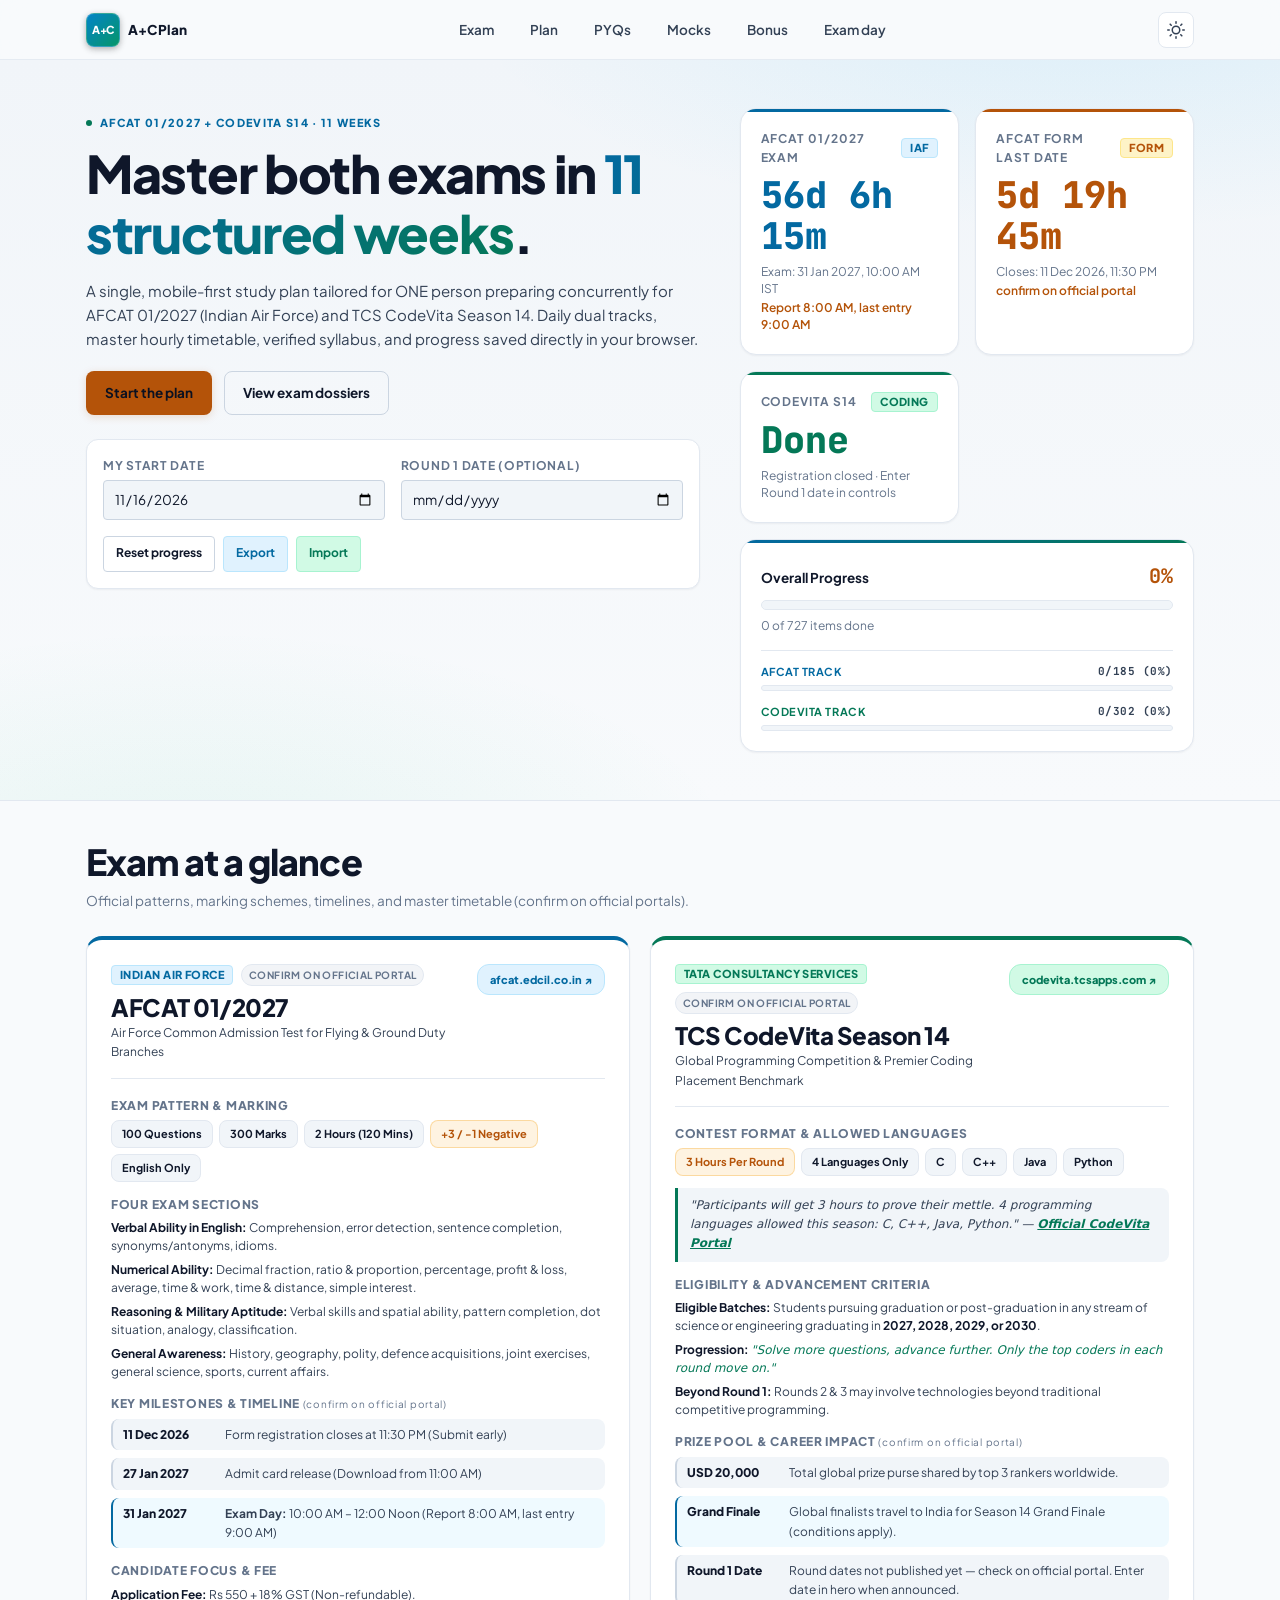
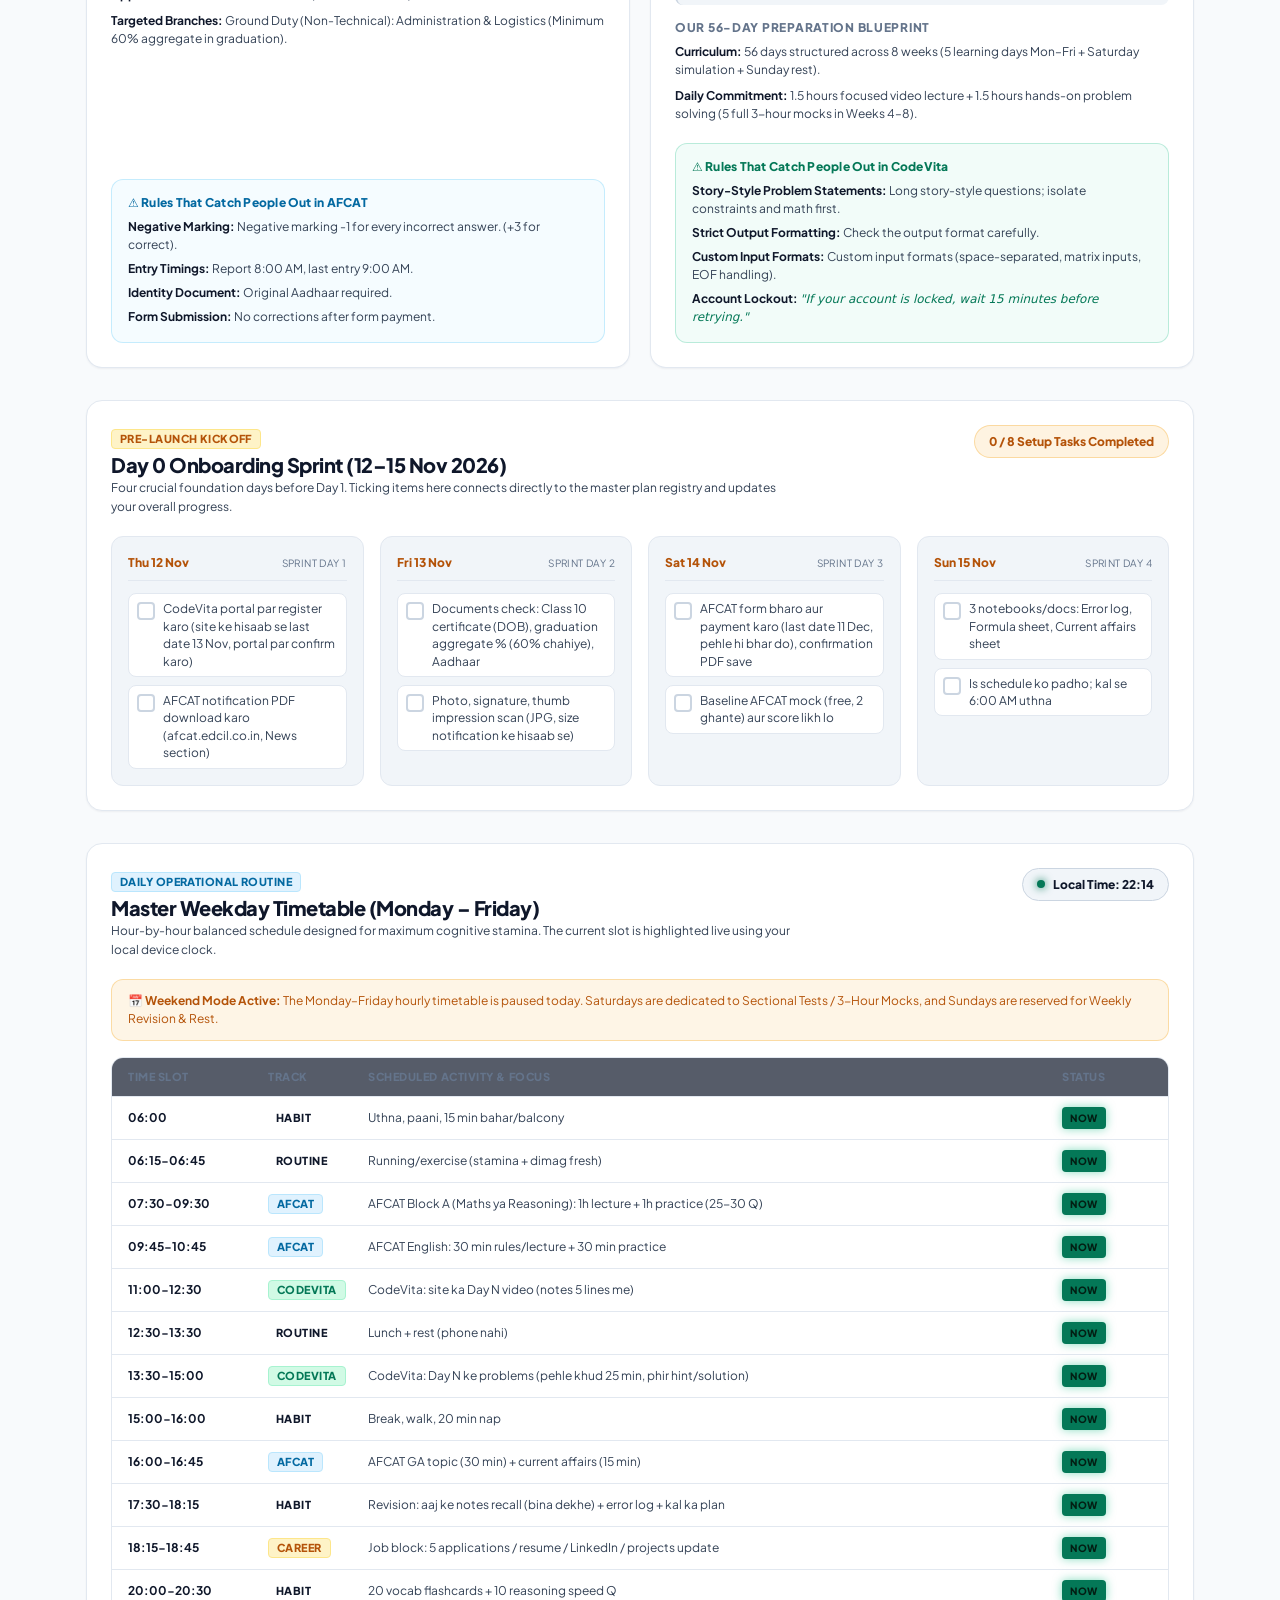
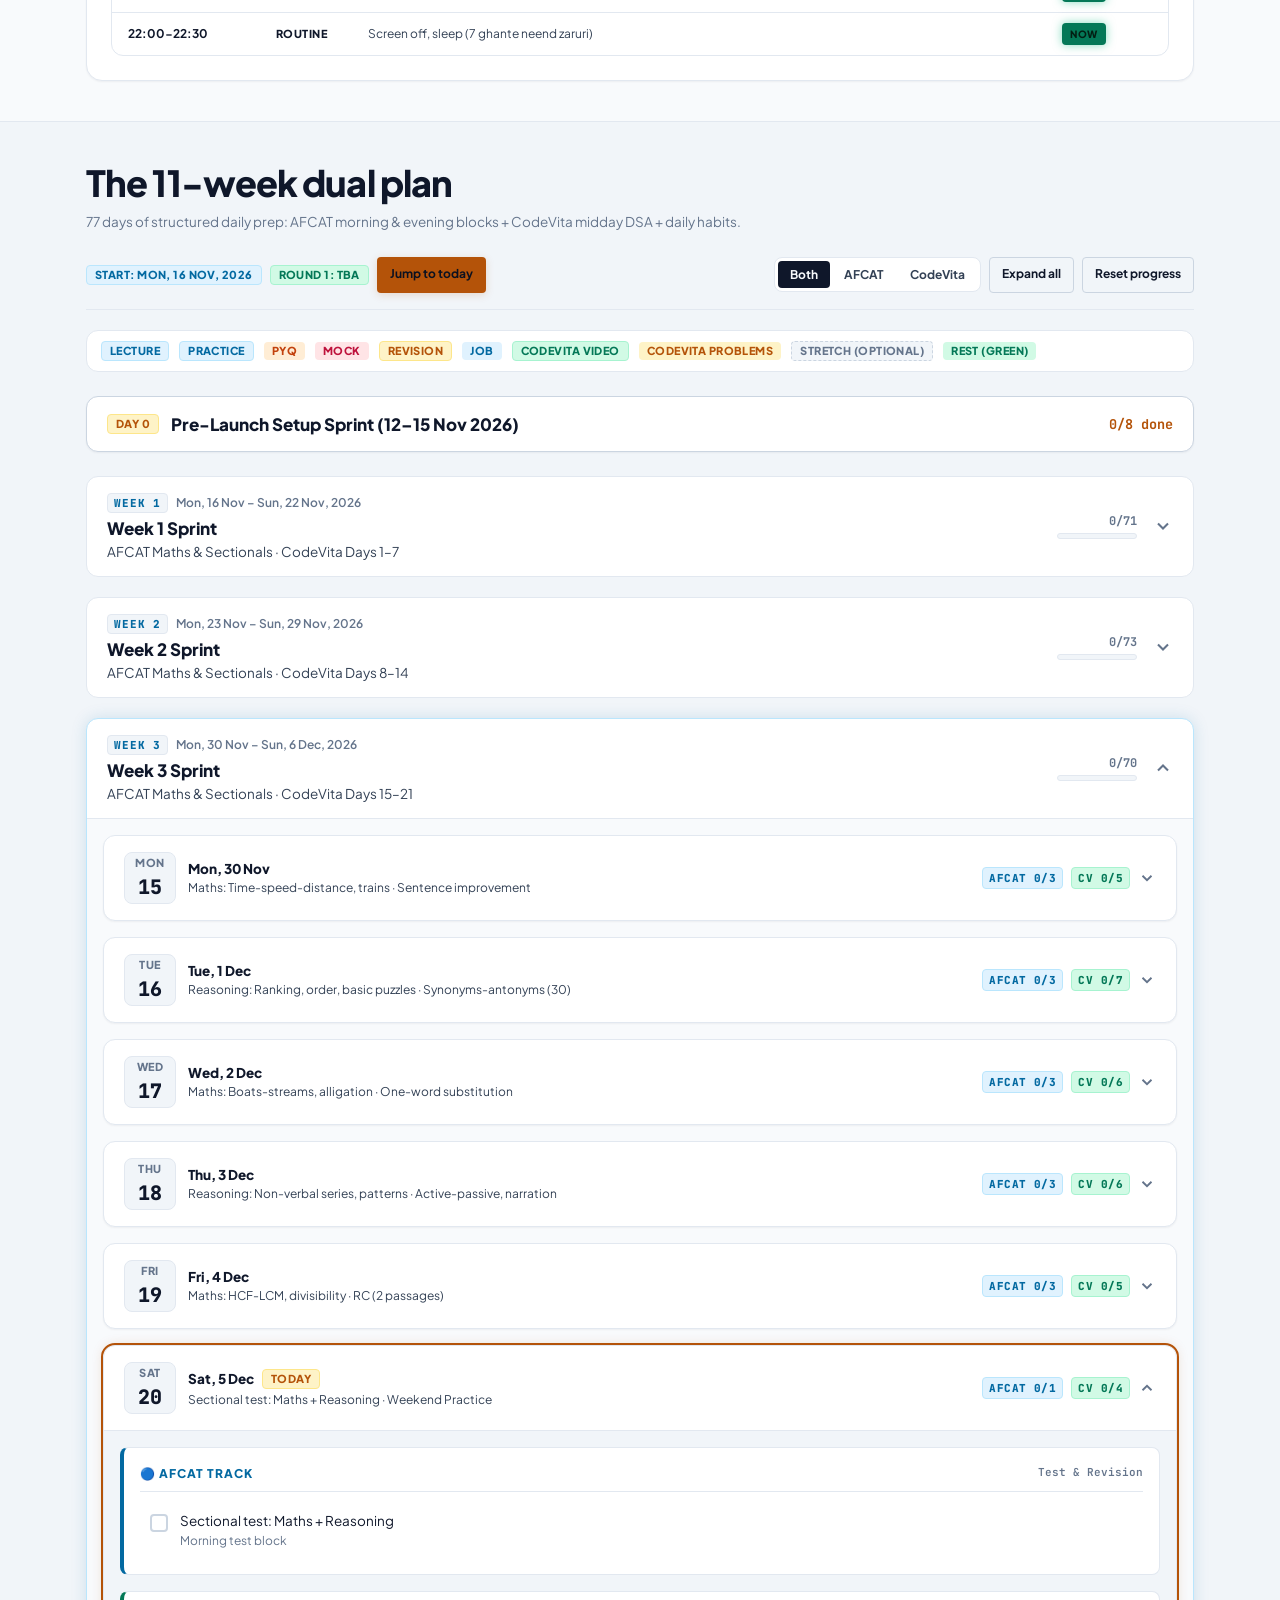
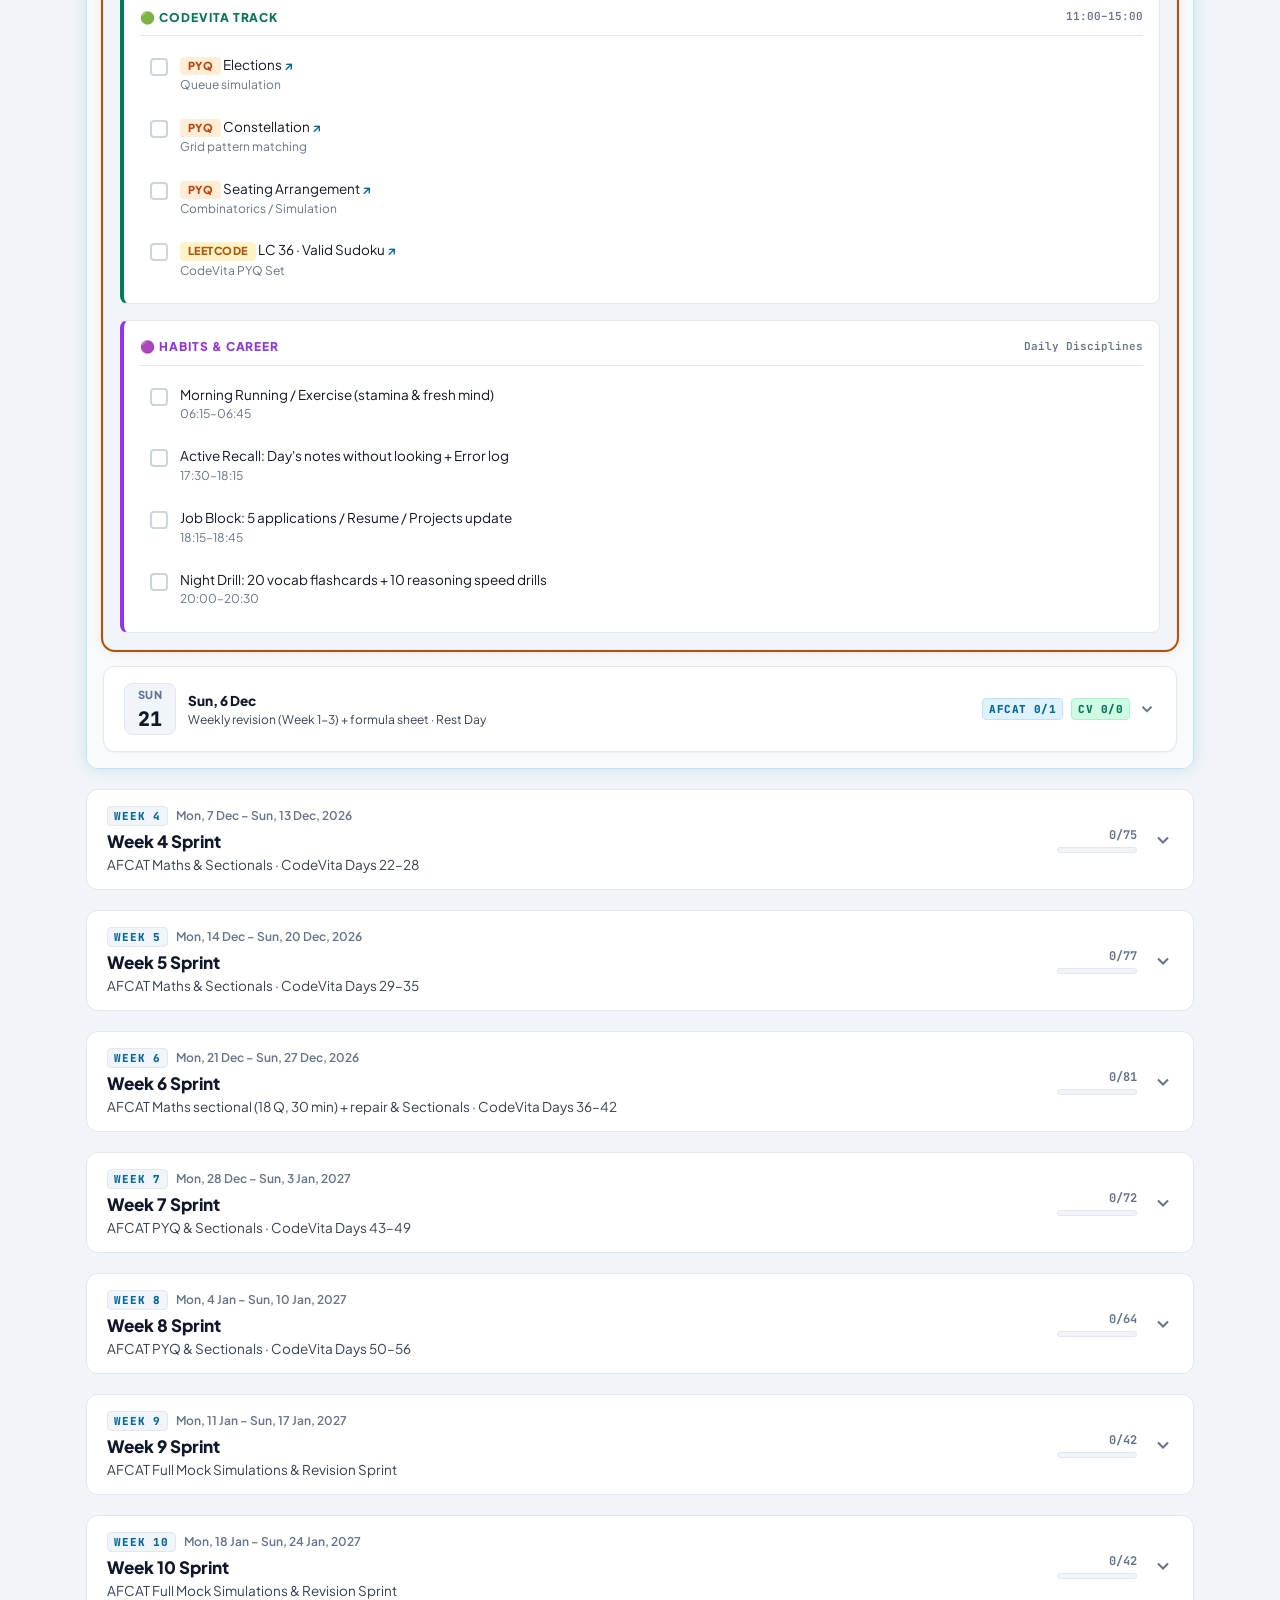
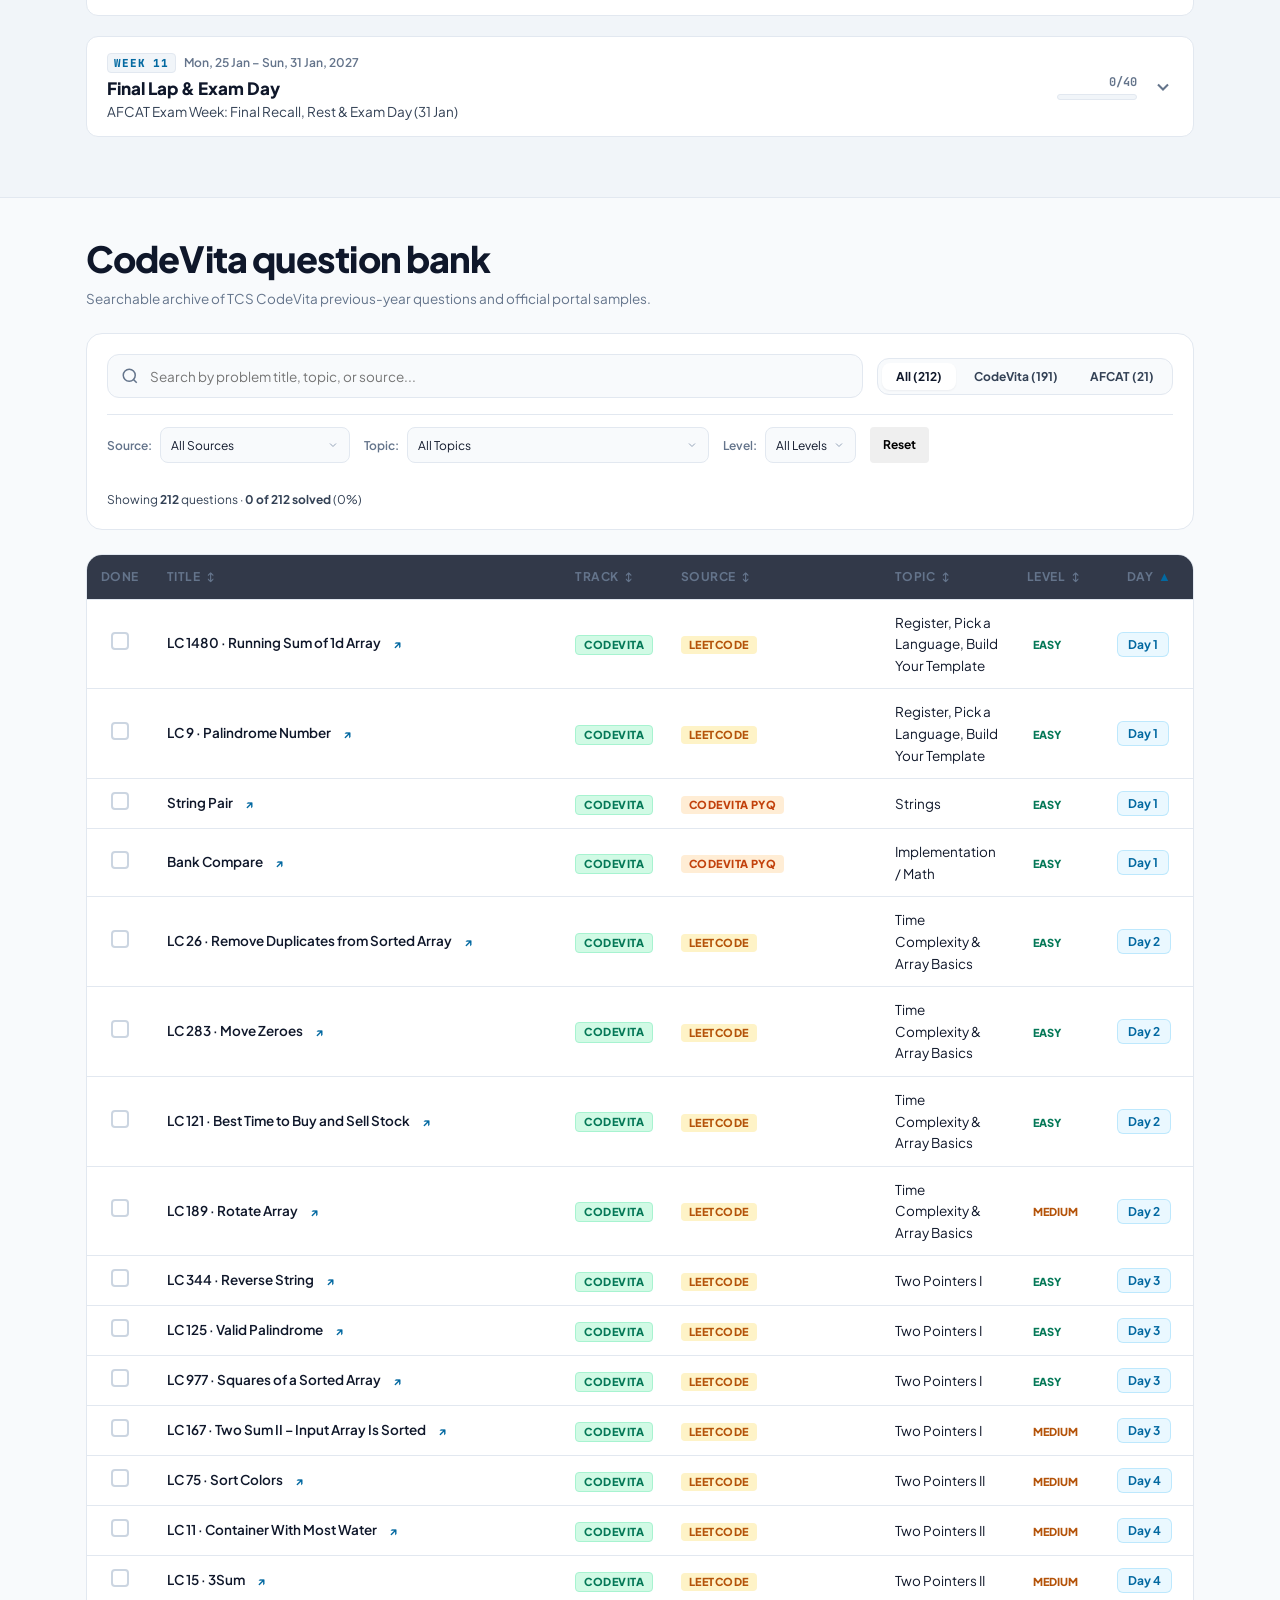
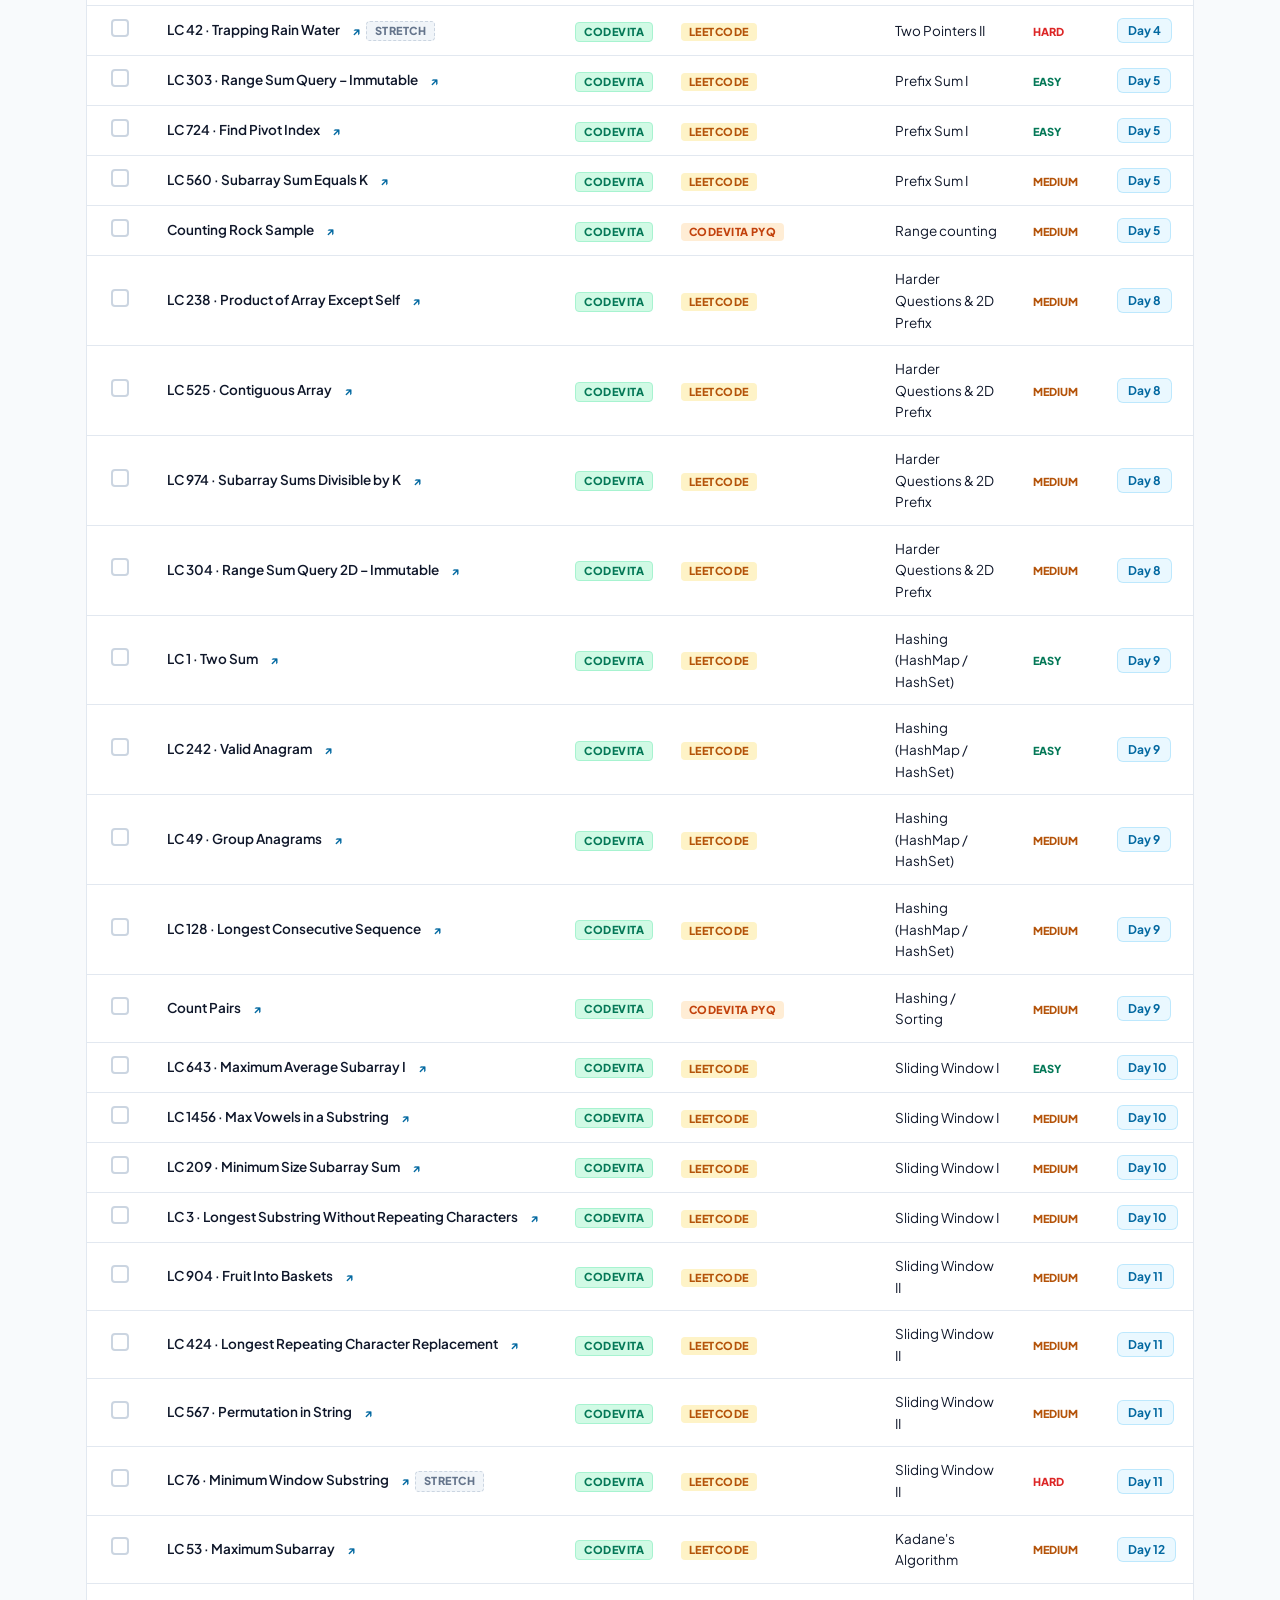
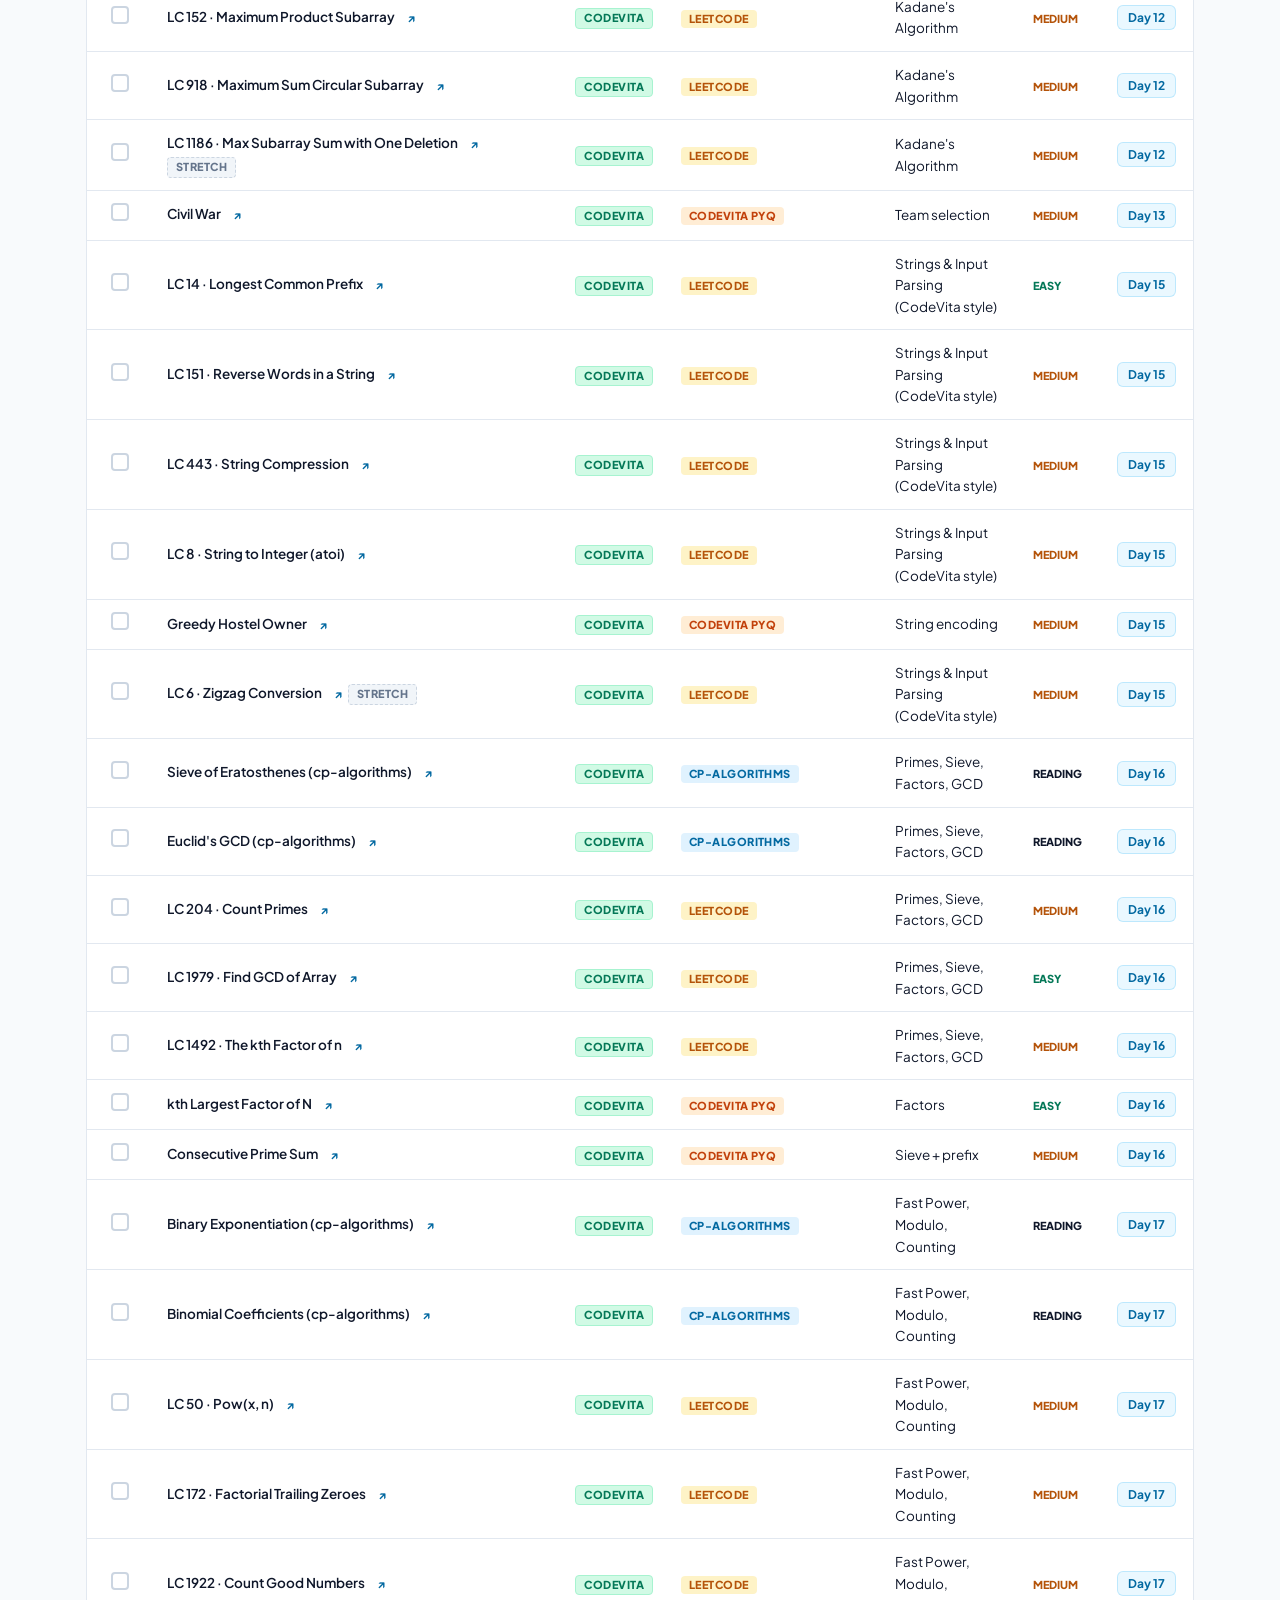
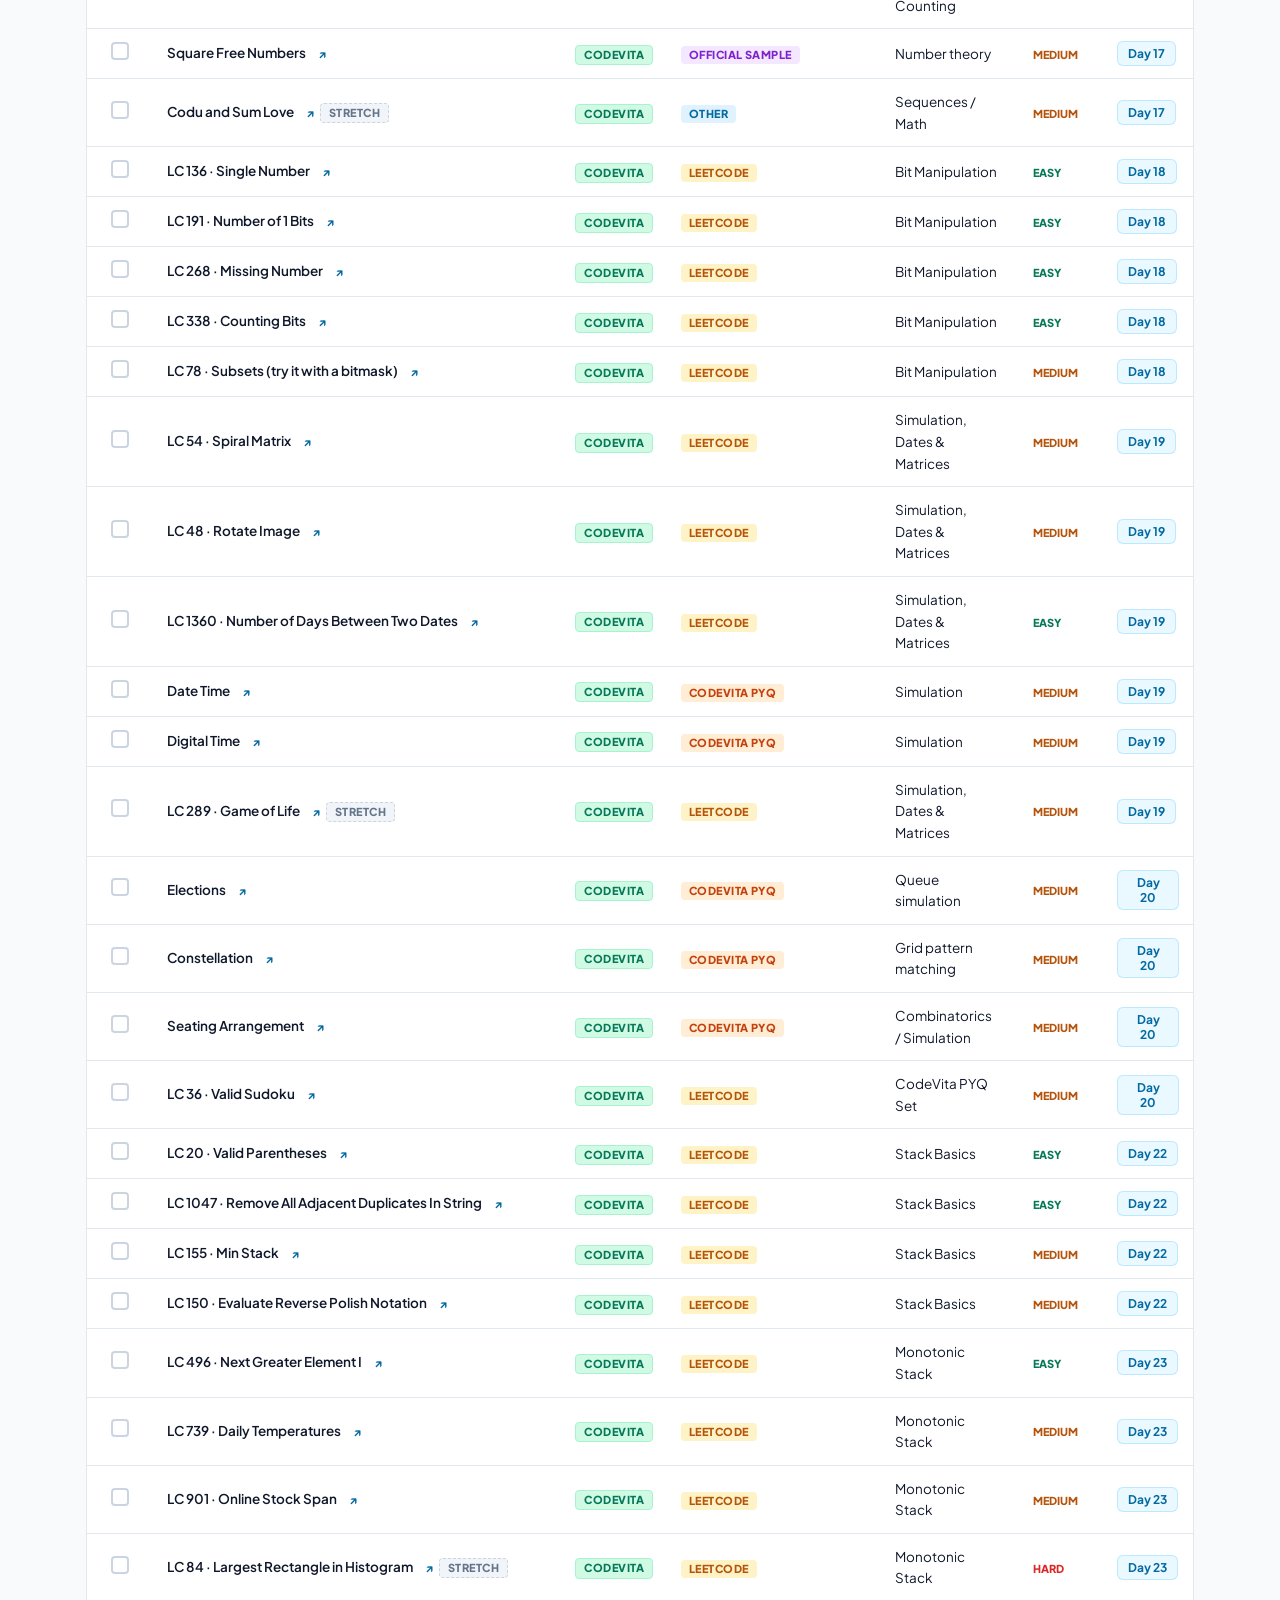
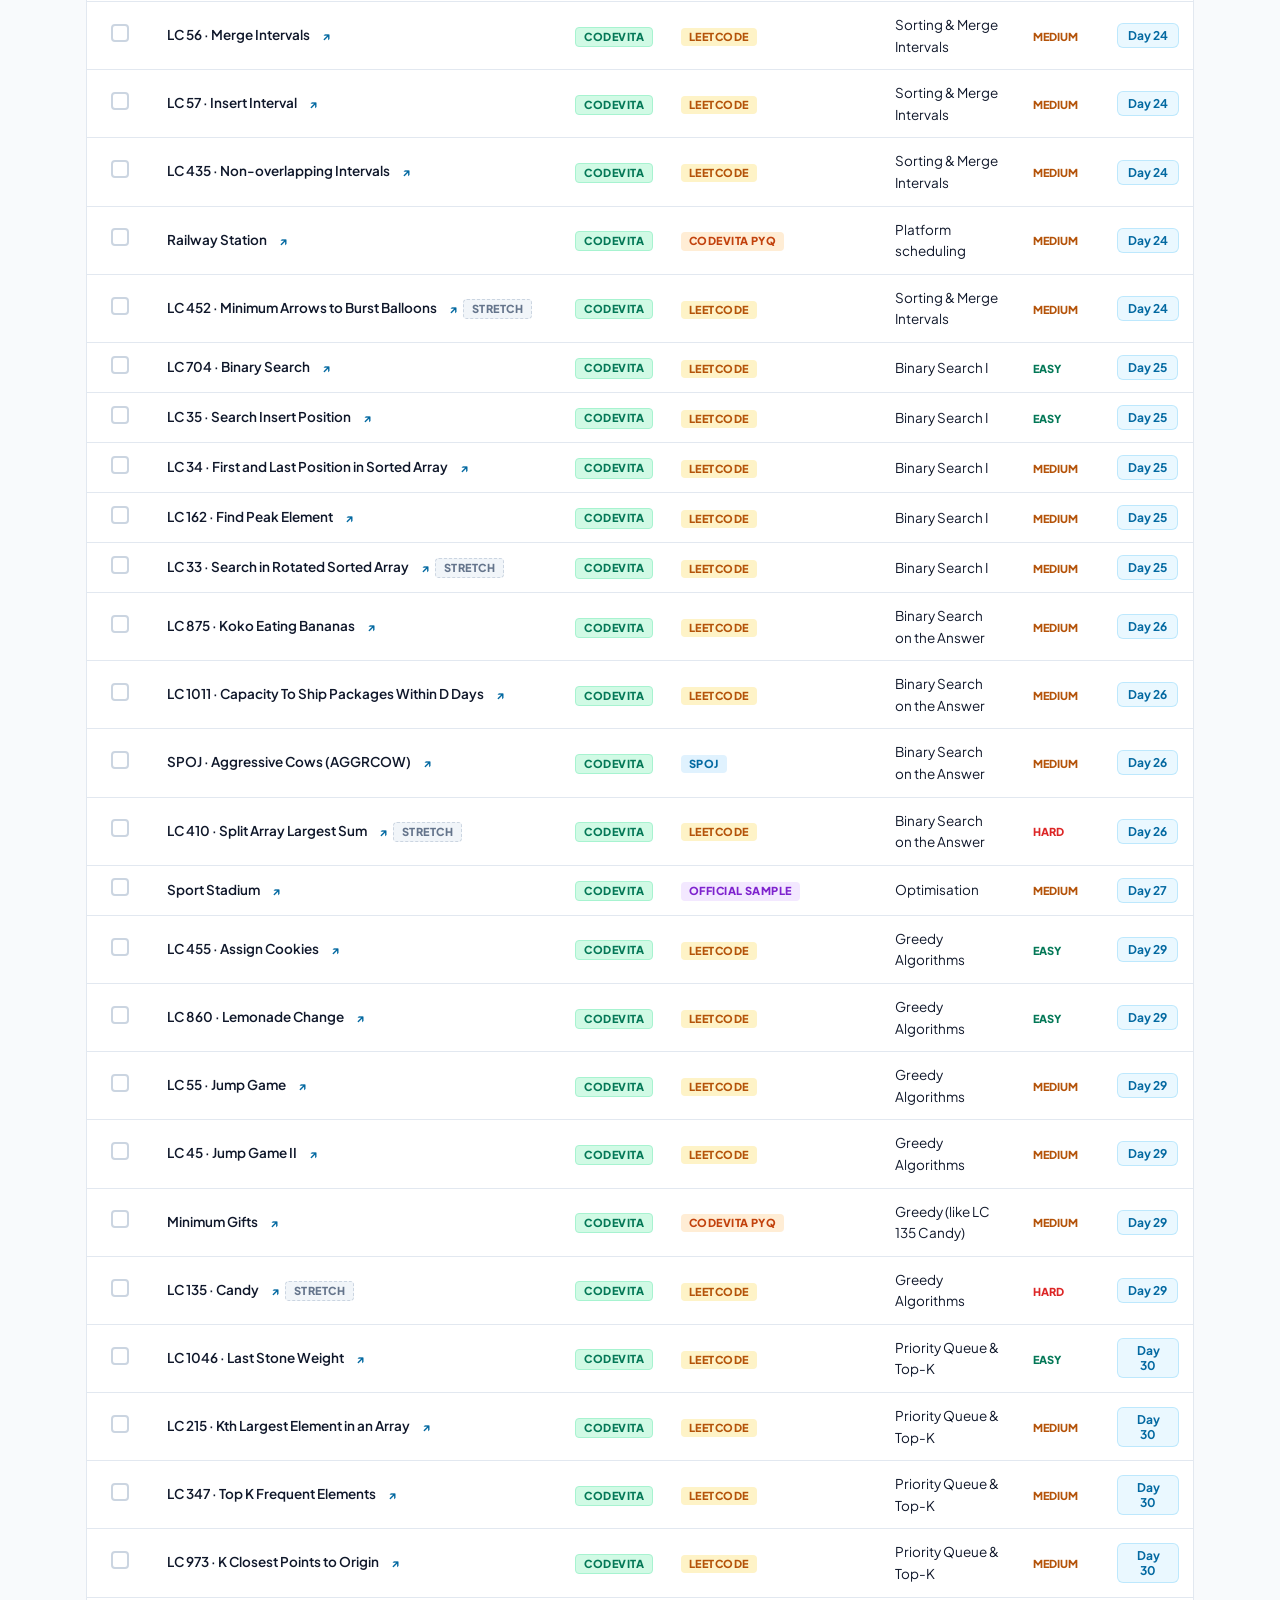
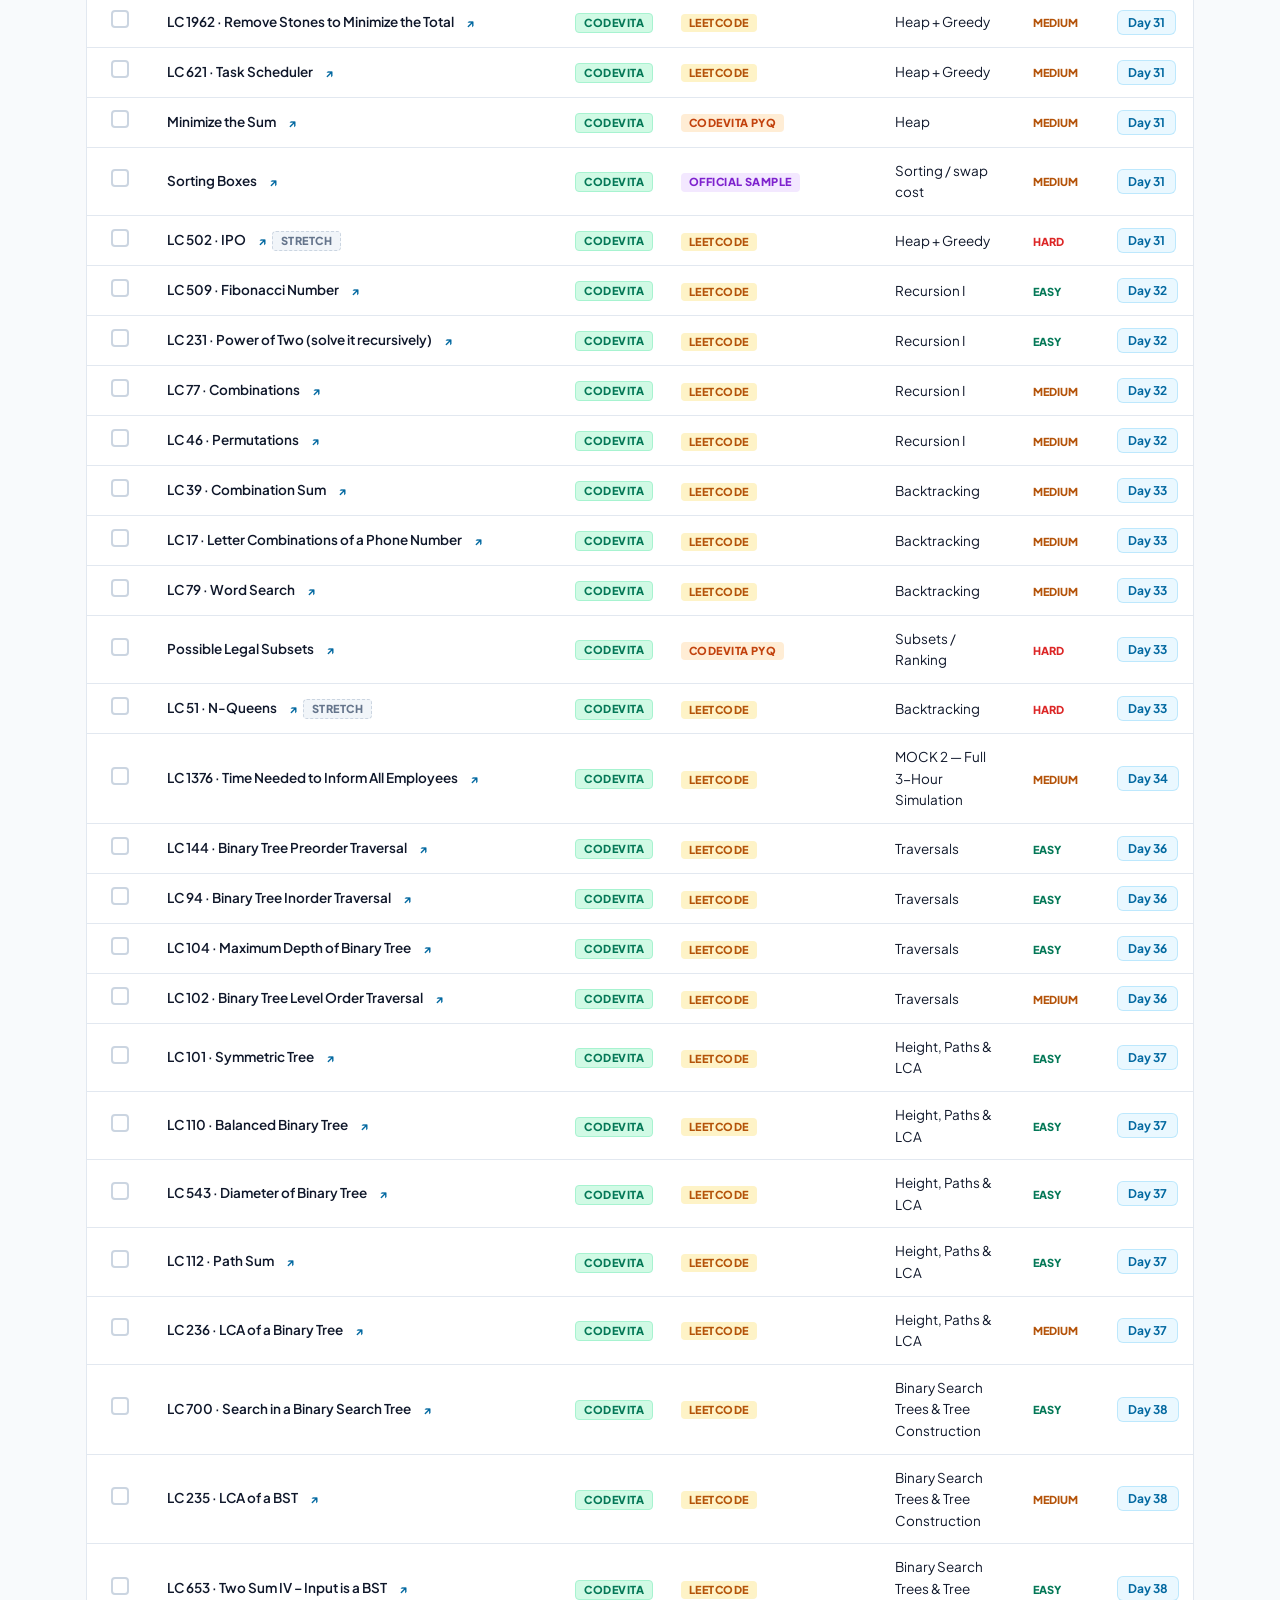
==== commit 2fdd08ec: "fix: export initTheme and toggleTheme, add fail-safe error handling and bootstrap try-catch" ====
--- a/index.html
+++ b/index.html
@@ -244,6 +244,20 @@
     </div>
   </footer>
 
+  <!-- Fail-safe Error Listener (catches early module syntax or import errors) -->
+  <script>
+    window.addEventListener('error', function (event) {
+      var banner = document.getElementById('dataErrorBanner');
+      if (banner) {
+        banner.hidden = false;
+        var fileName = (event.filename || '').split('/').pop() || 'script';
+        banner.innerHTML = '<strong>⚠️ JavaScript Initialization Error (' + fileName + '):</strong> ' +
+          (event.message || 'Unknown error') +
+          '<br><small>File: <code>' + (event.filename || fileName) + '</code> (line ' + (event.lineno || '?') + ')</small>';
+      }
+    });
+  </script>
+
   <!-- Application Entry Script (ES Module) -->
   <script type="module" src="js/main.js"></script>
 </body>
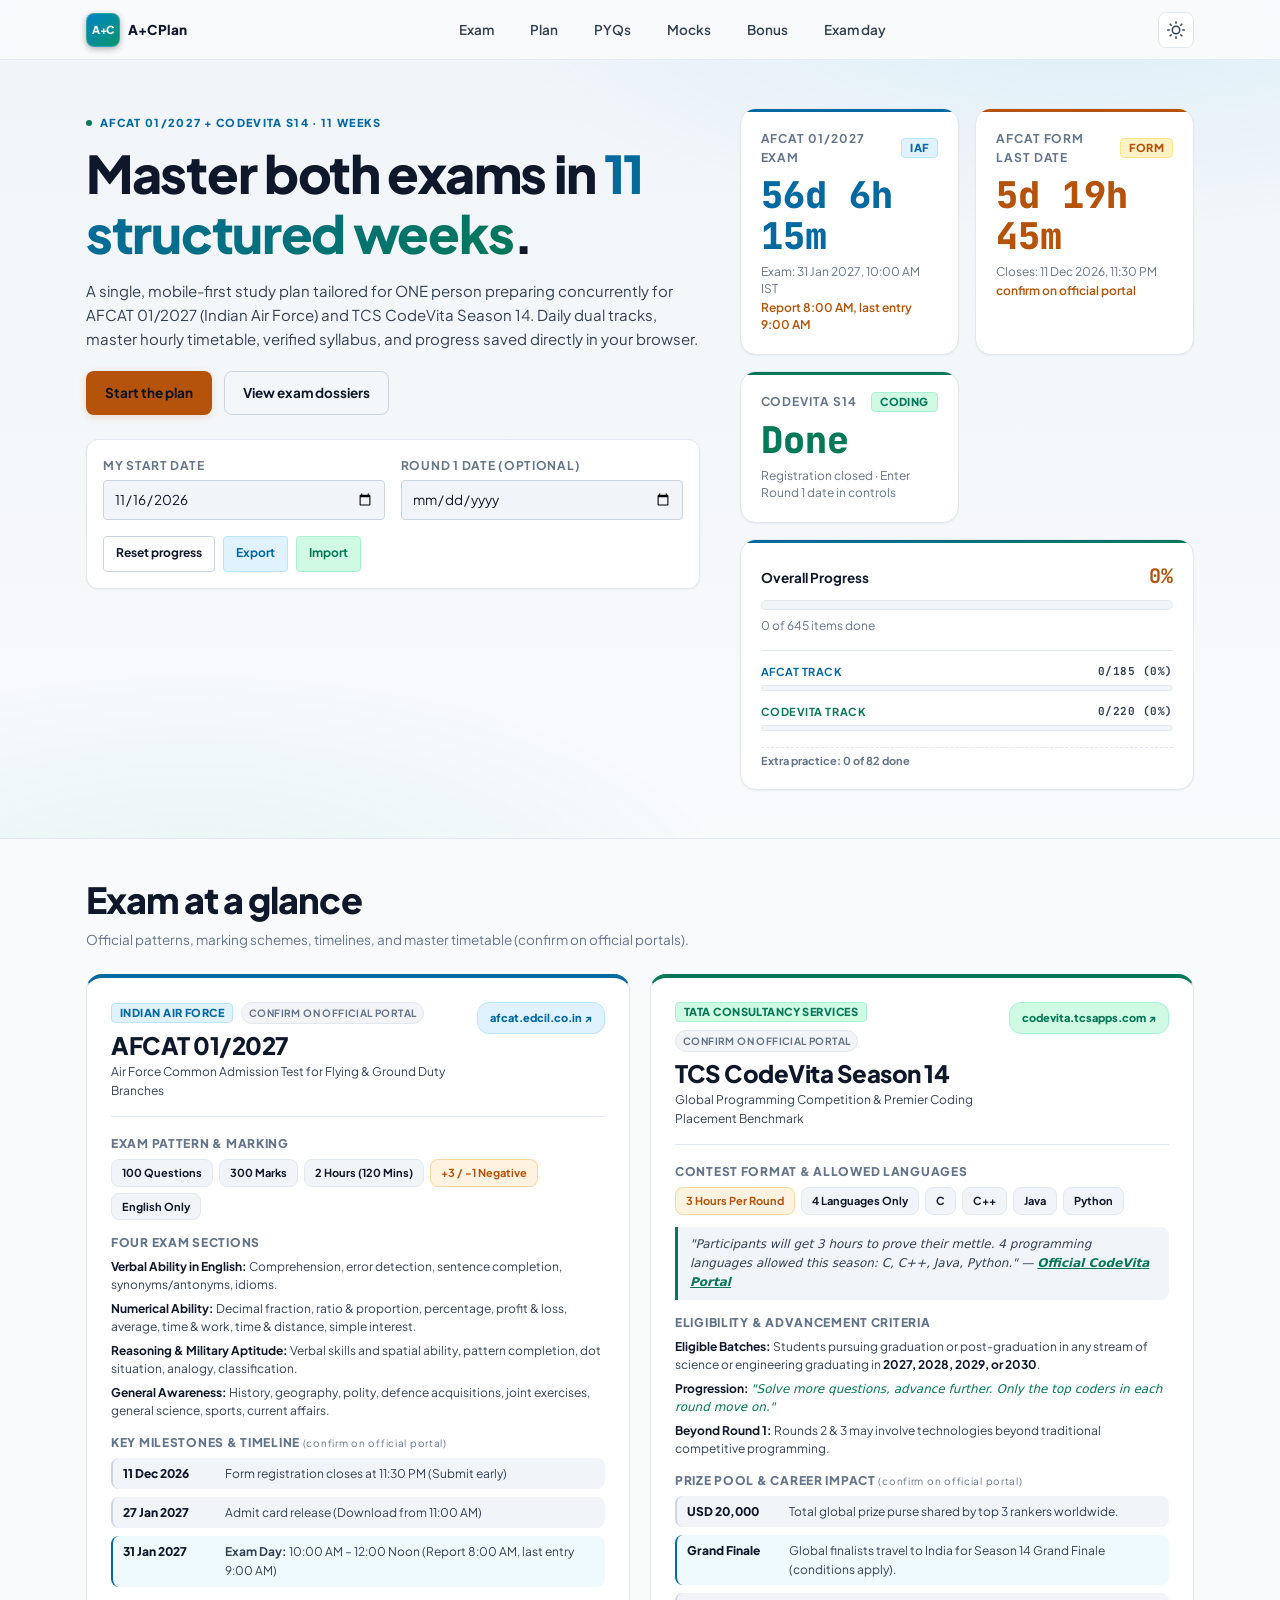
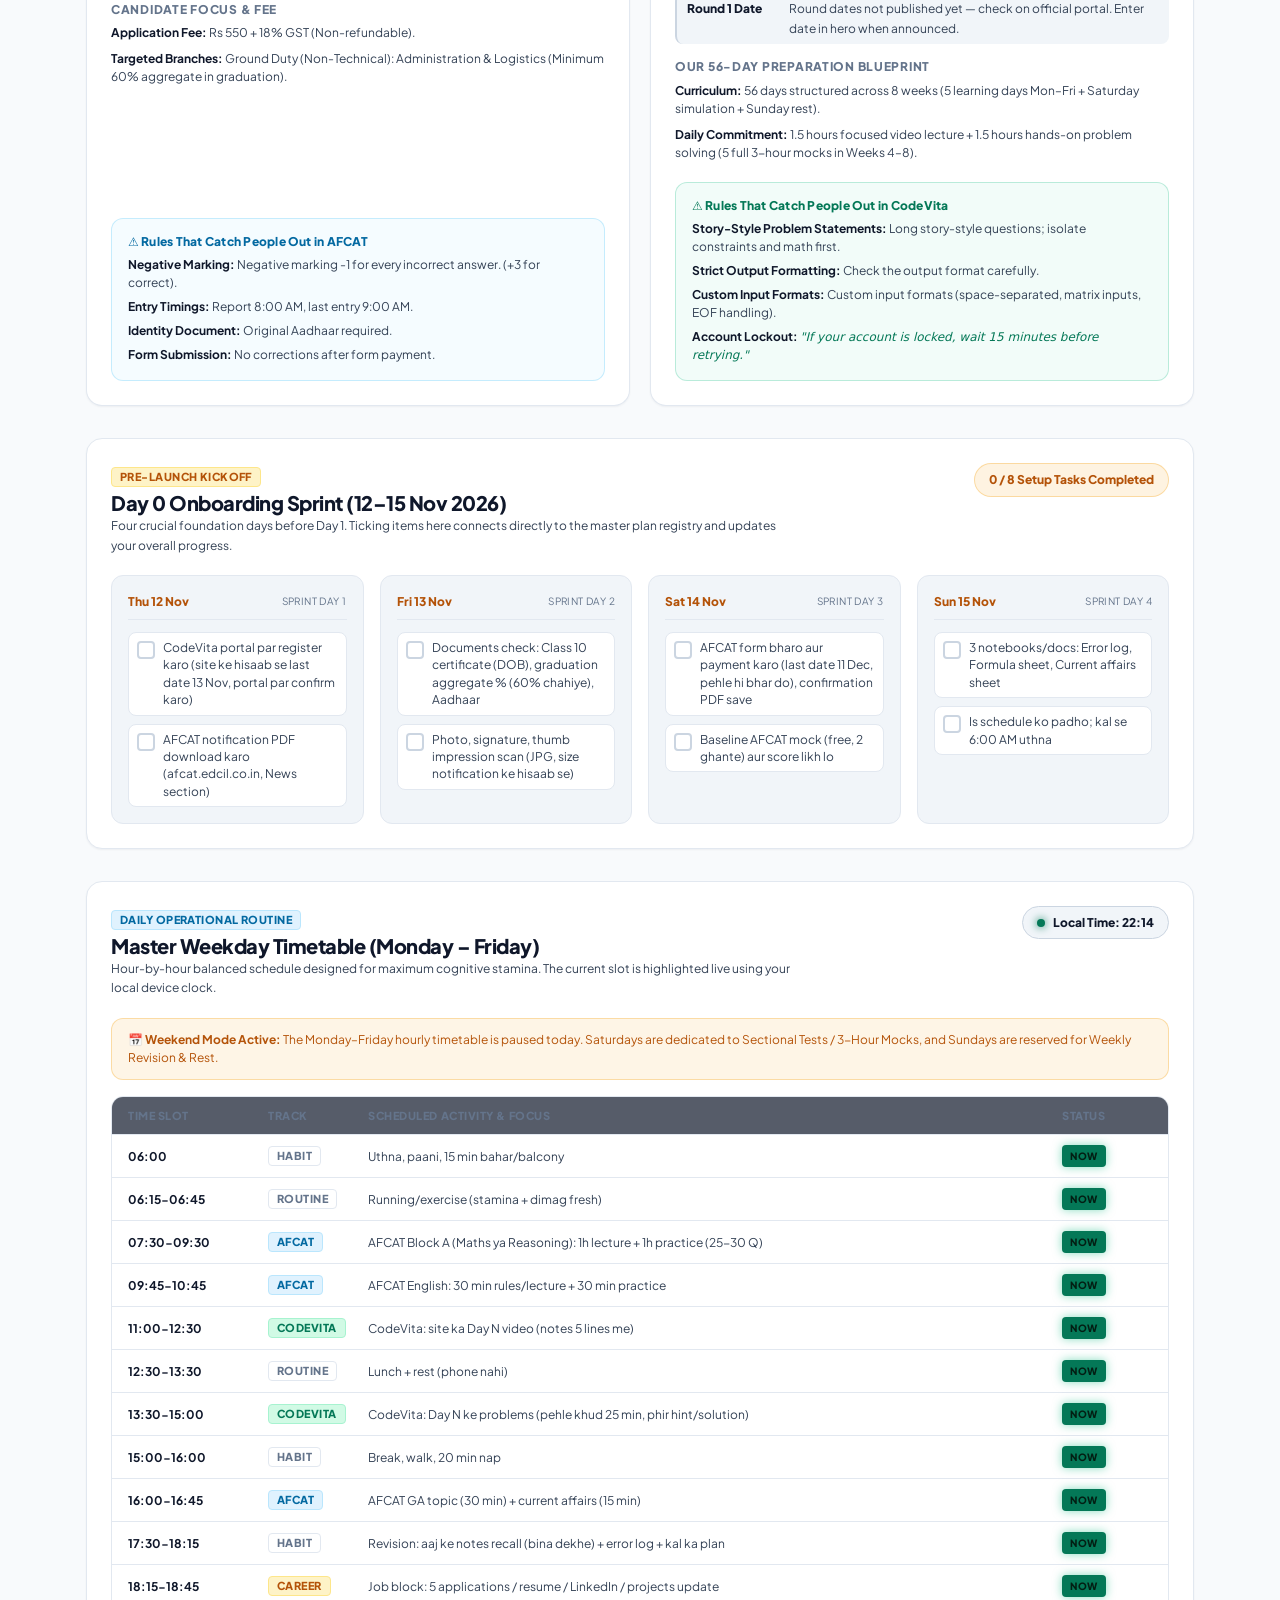
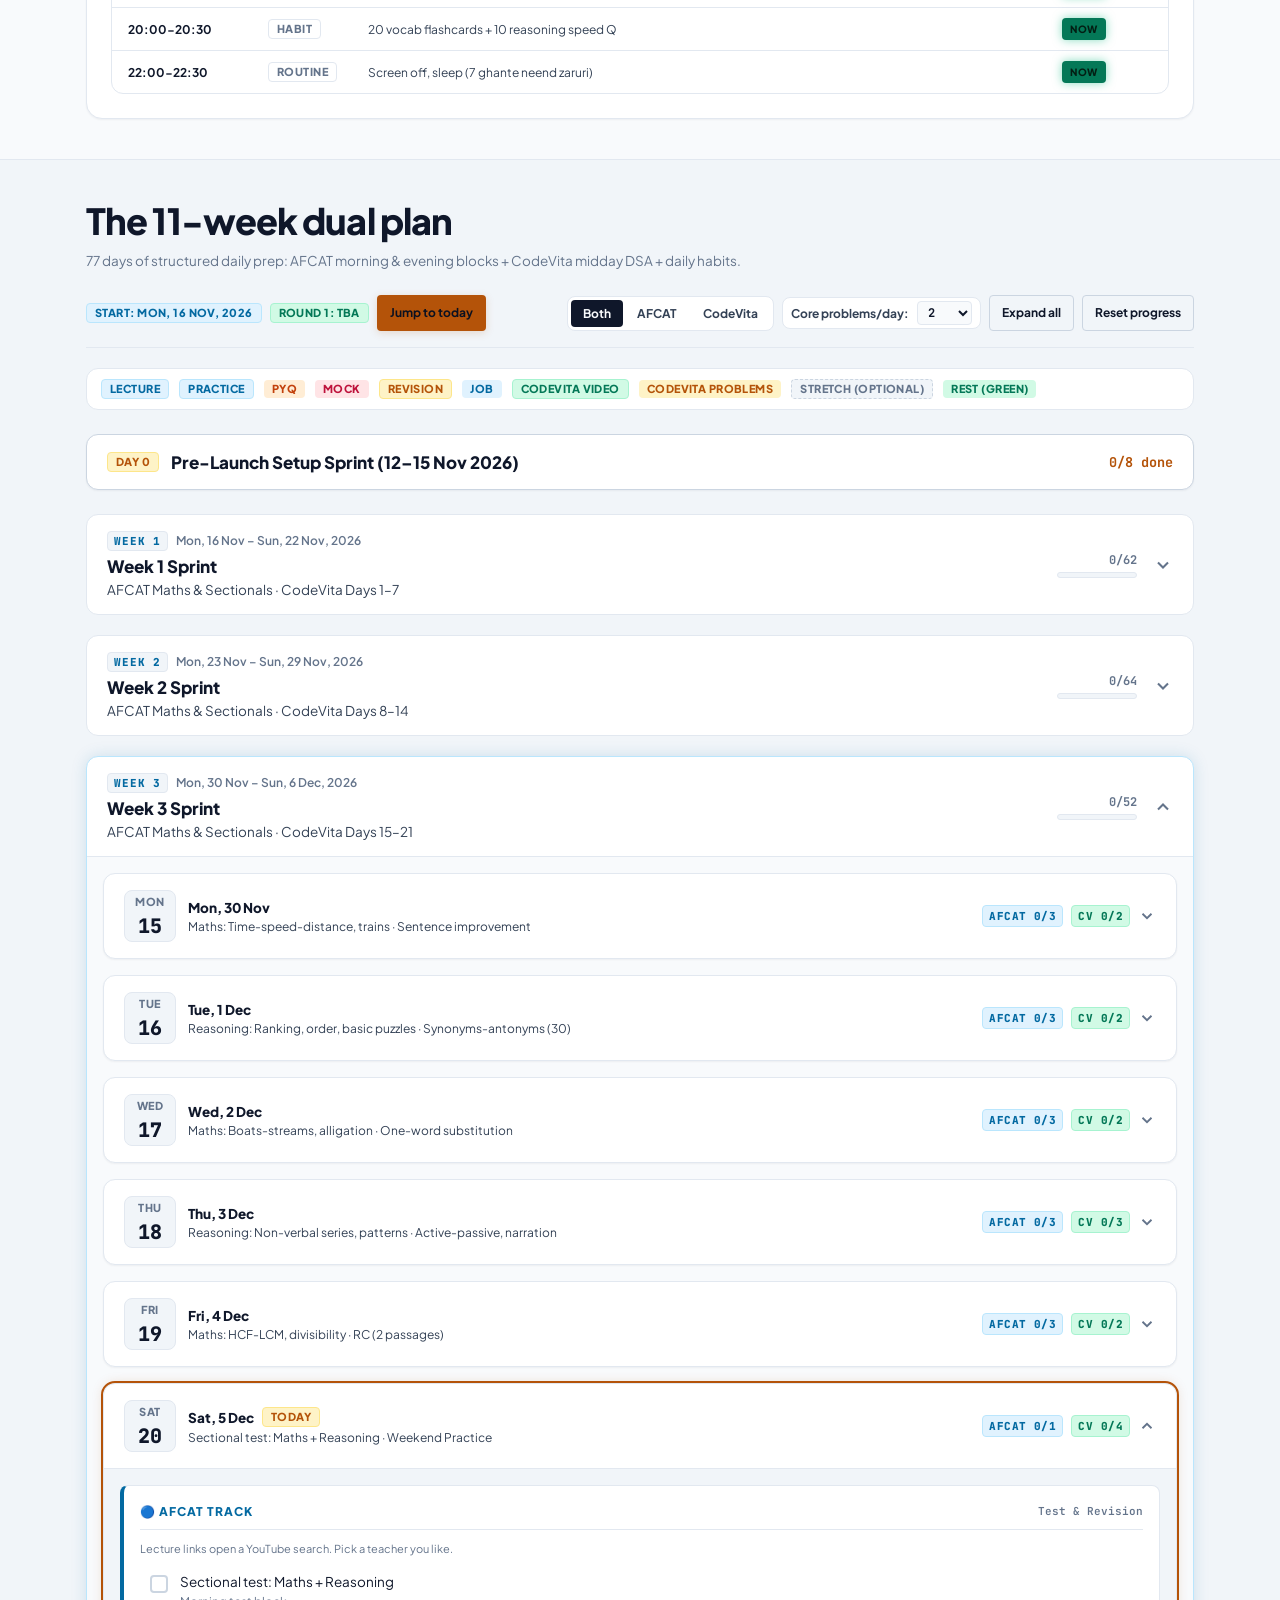
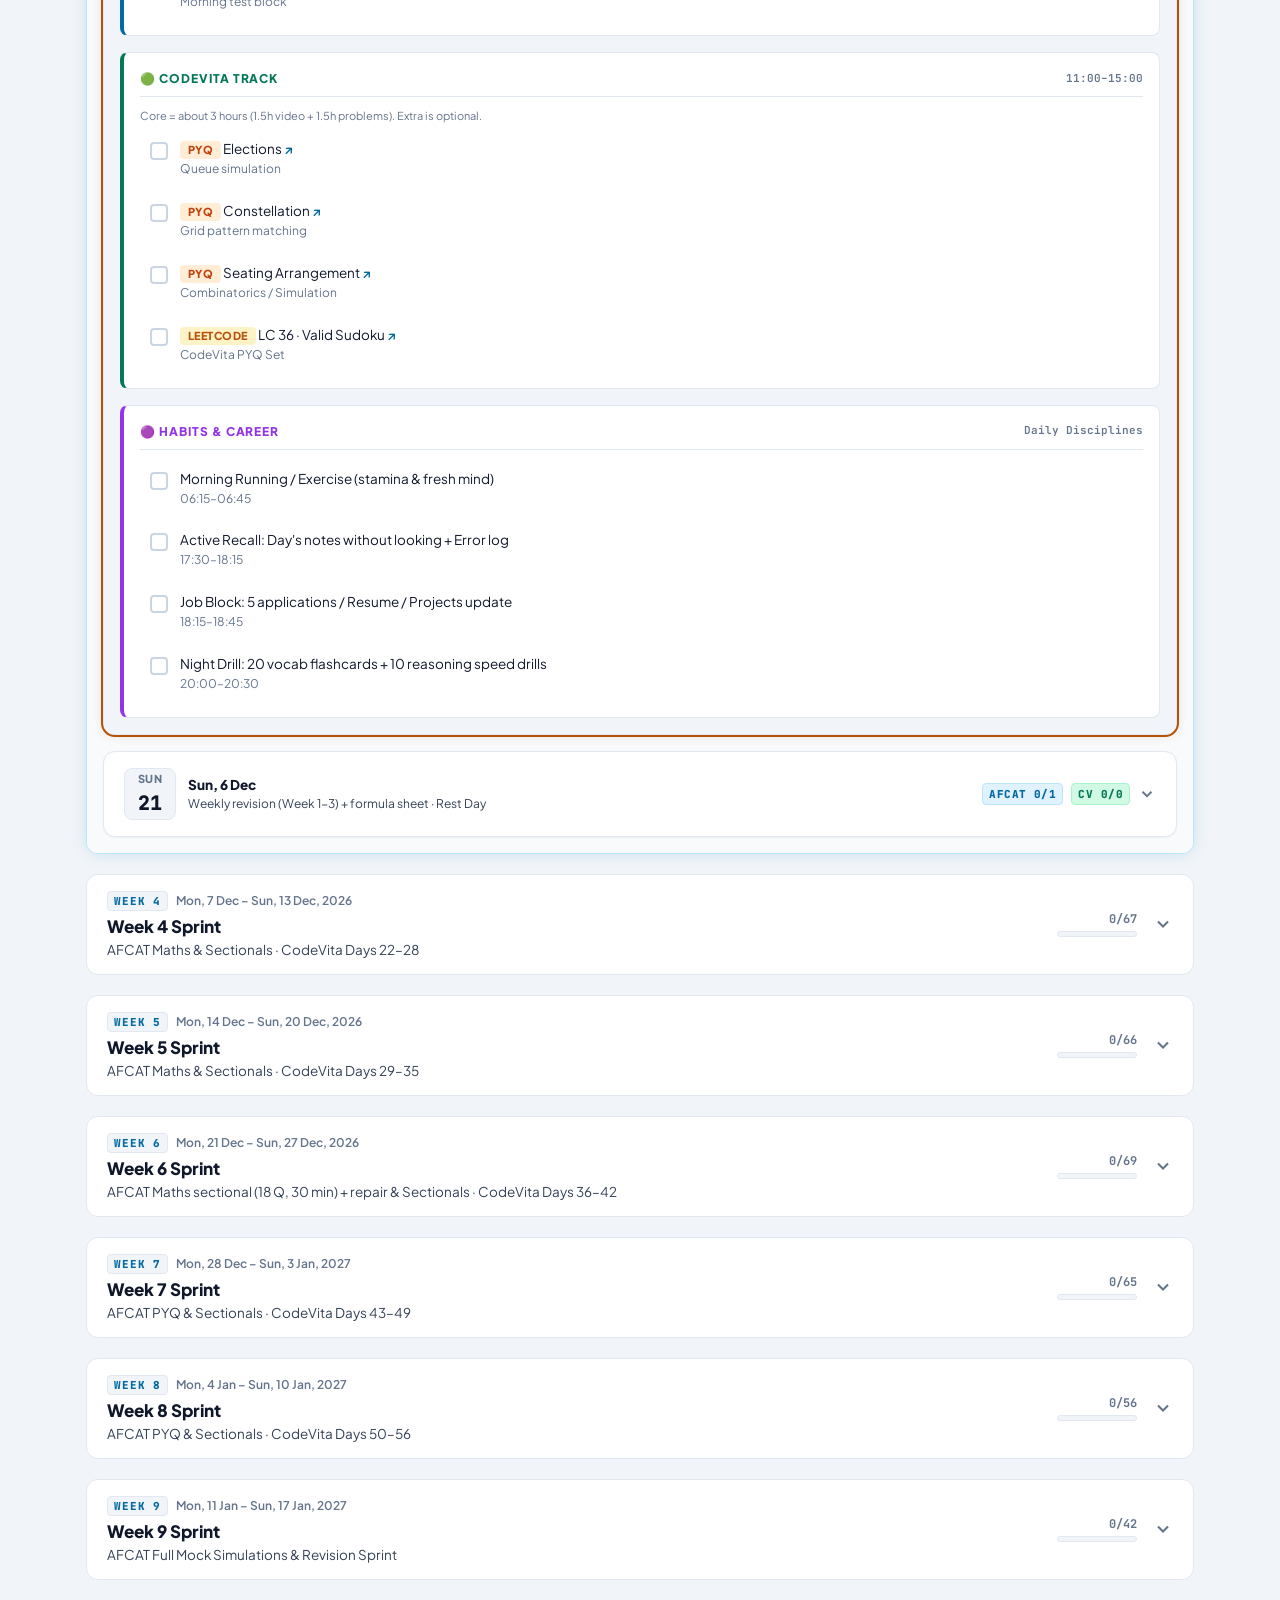
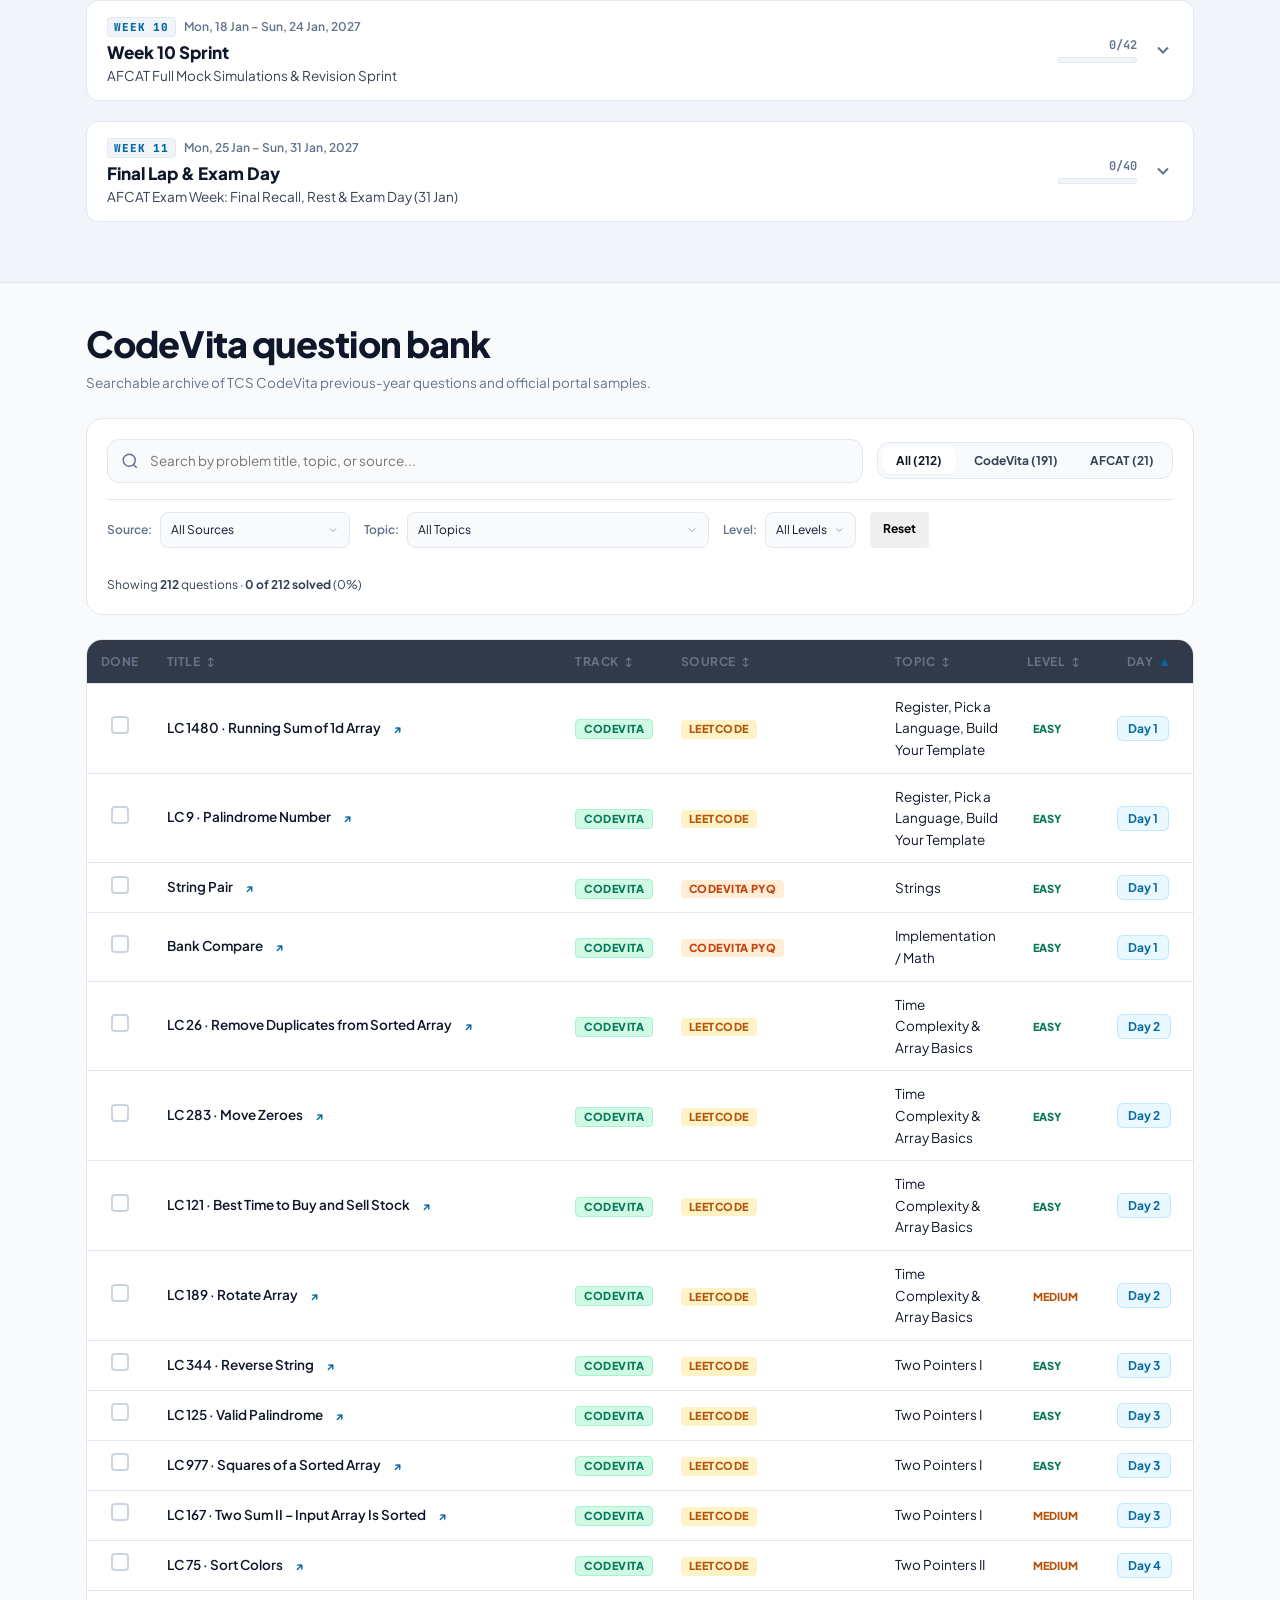
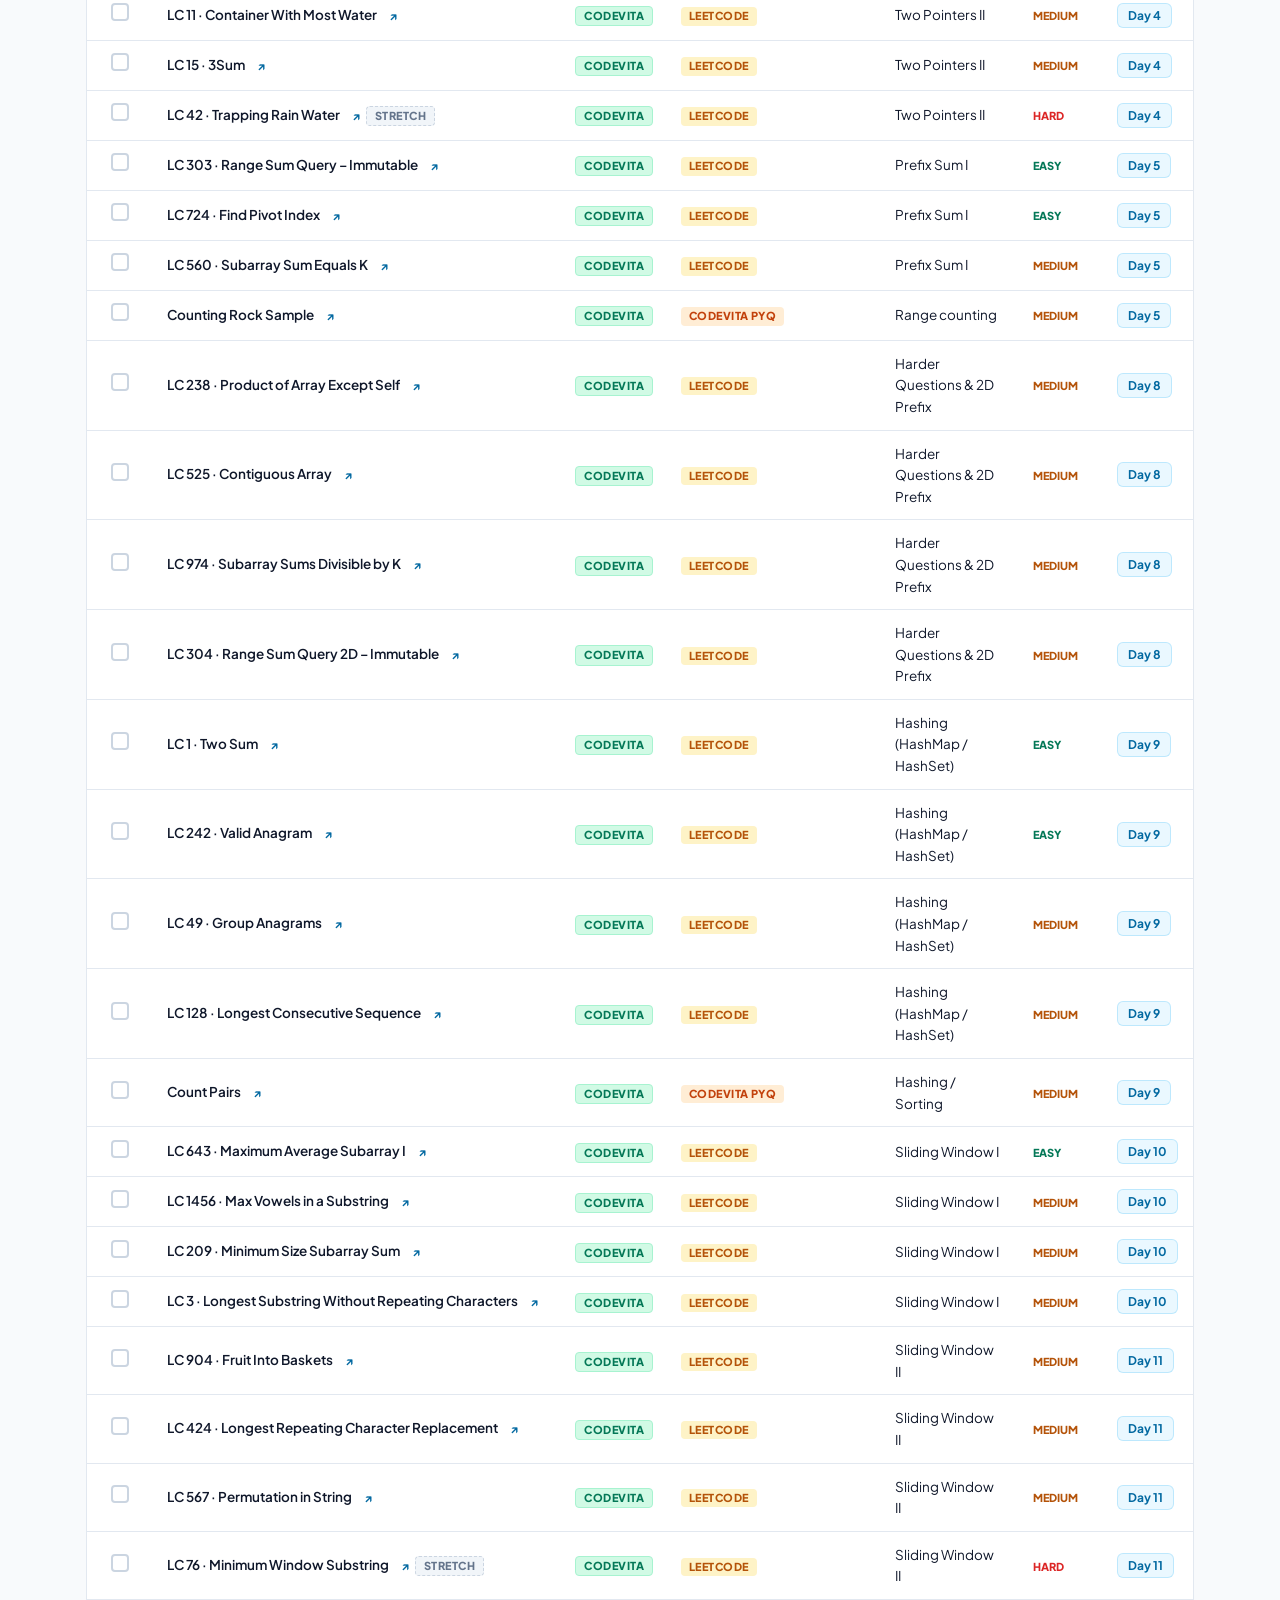
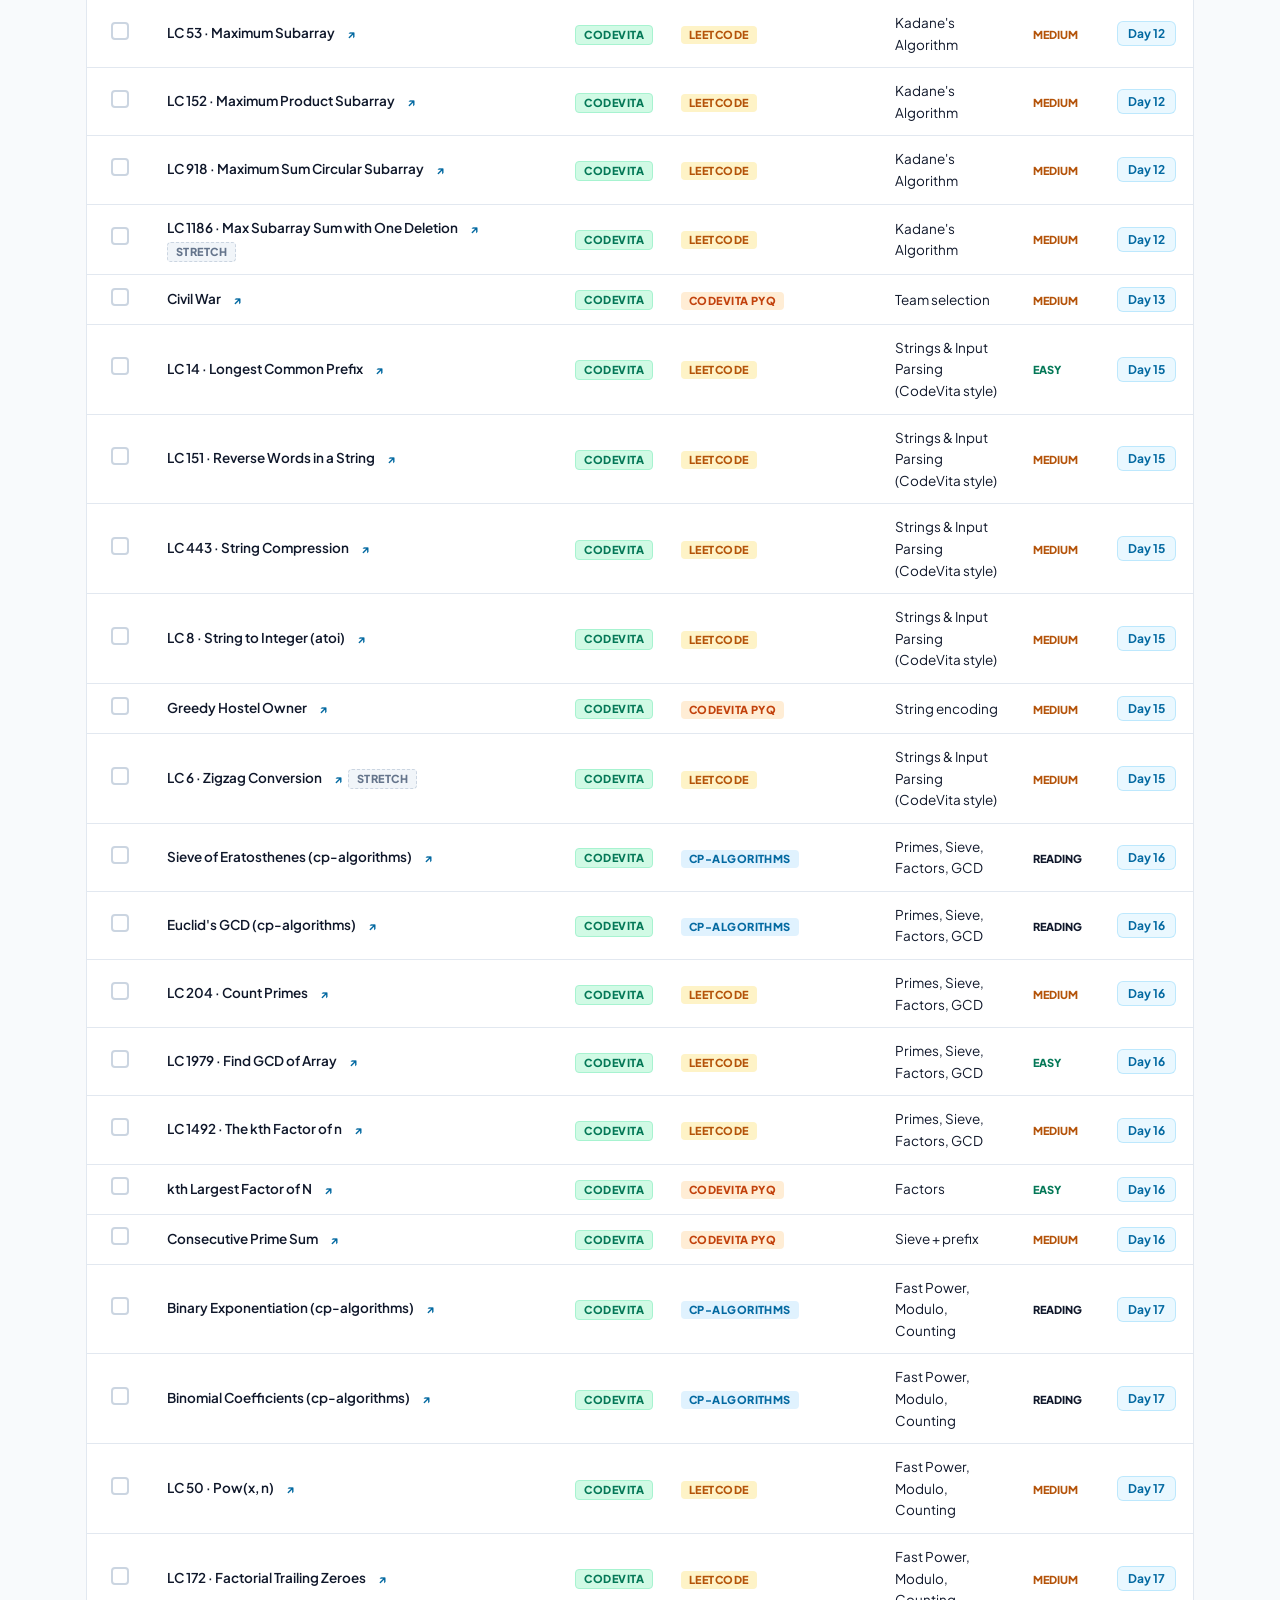
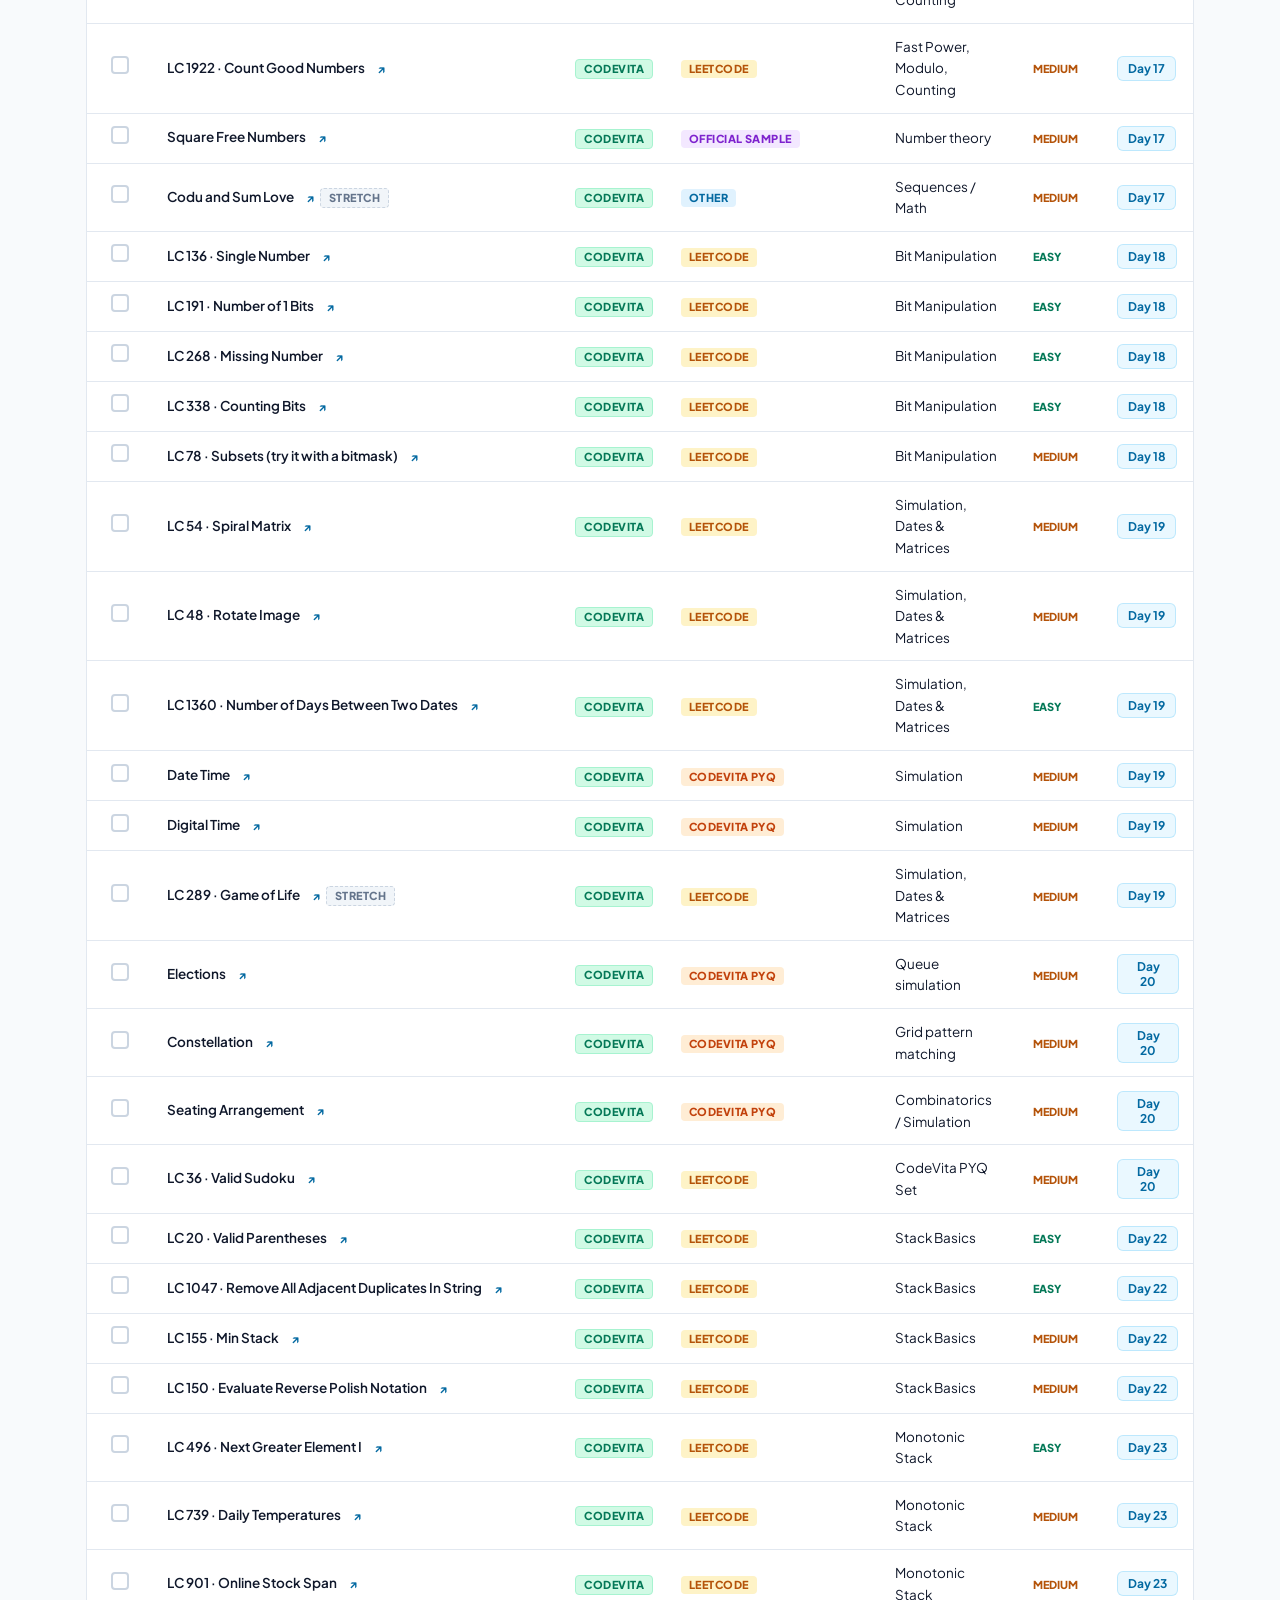
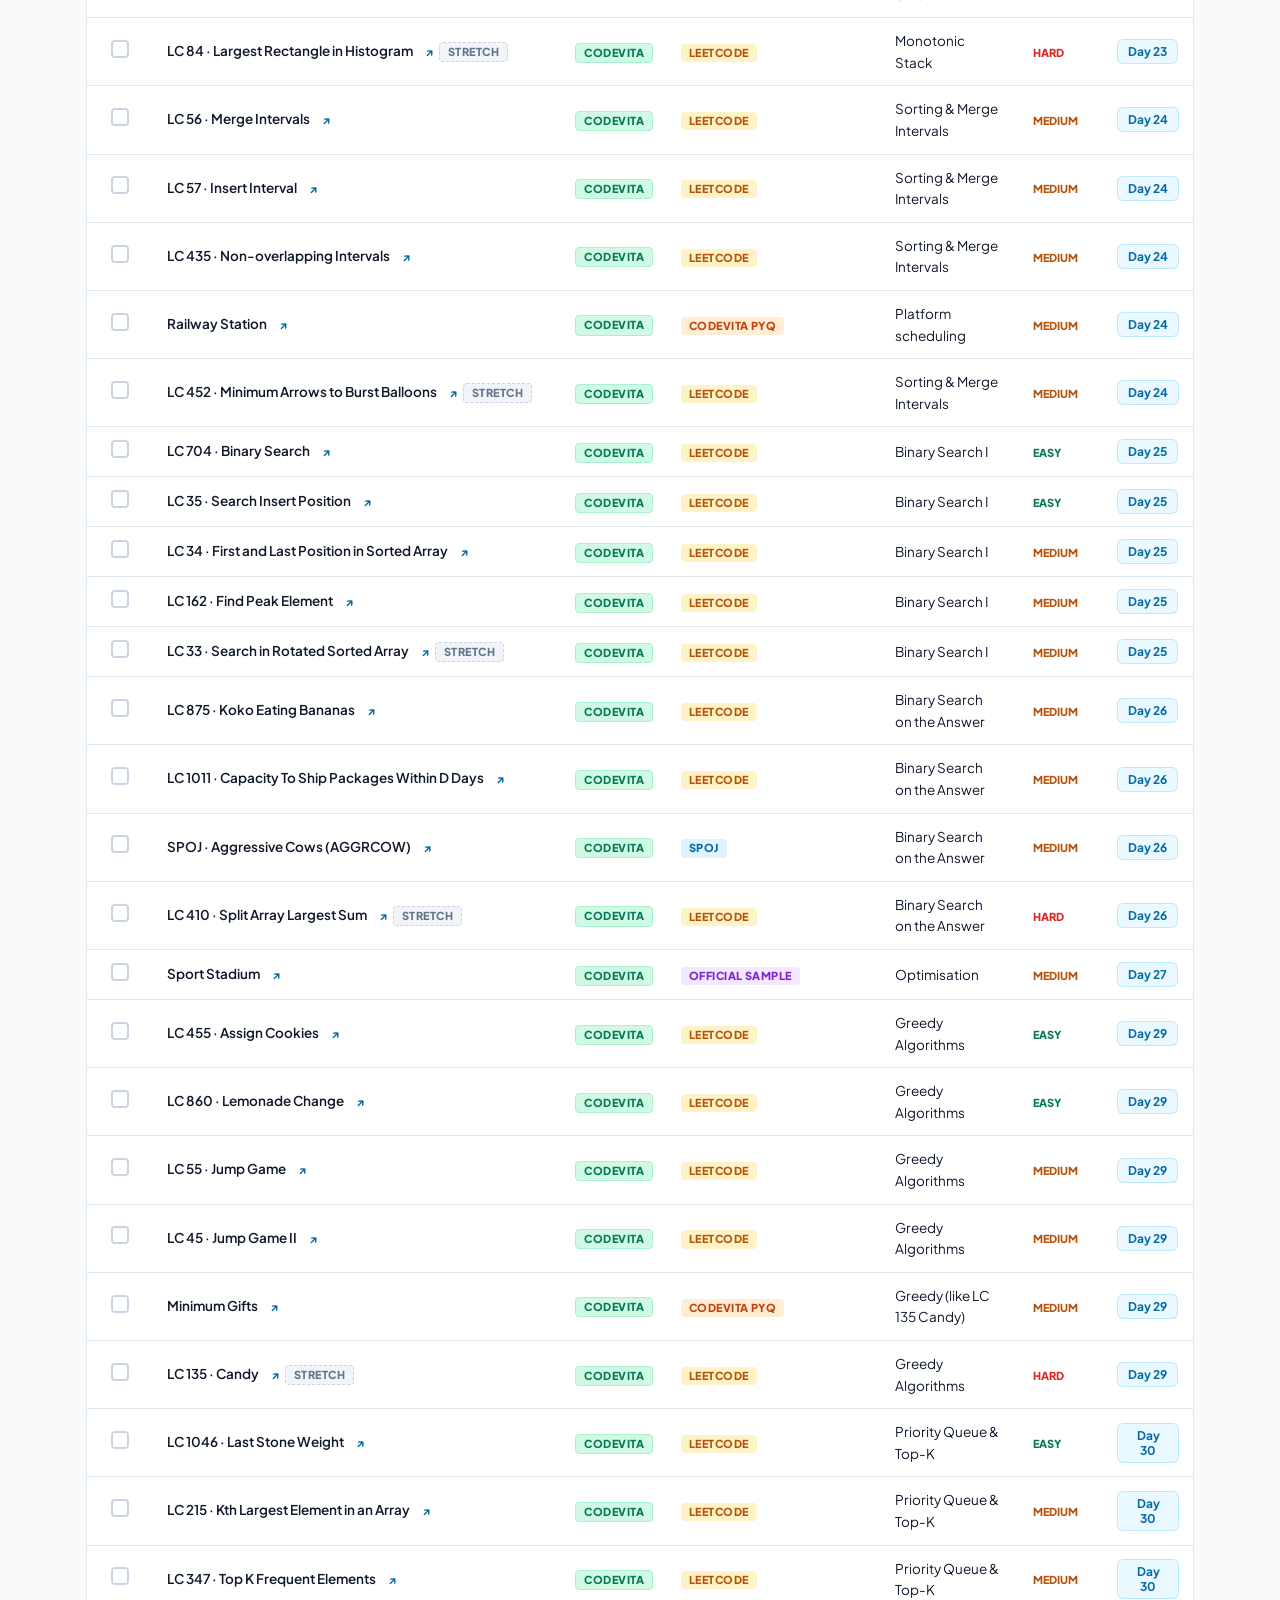
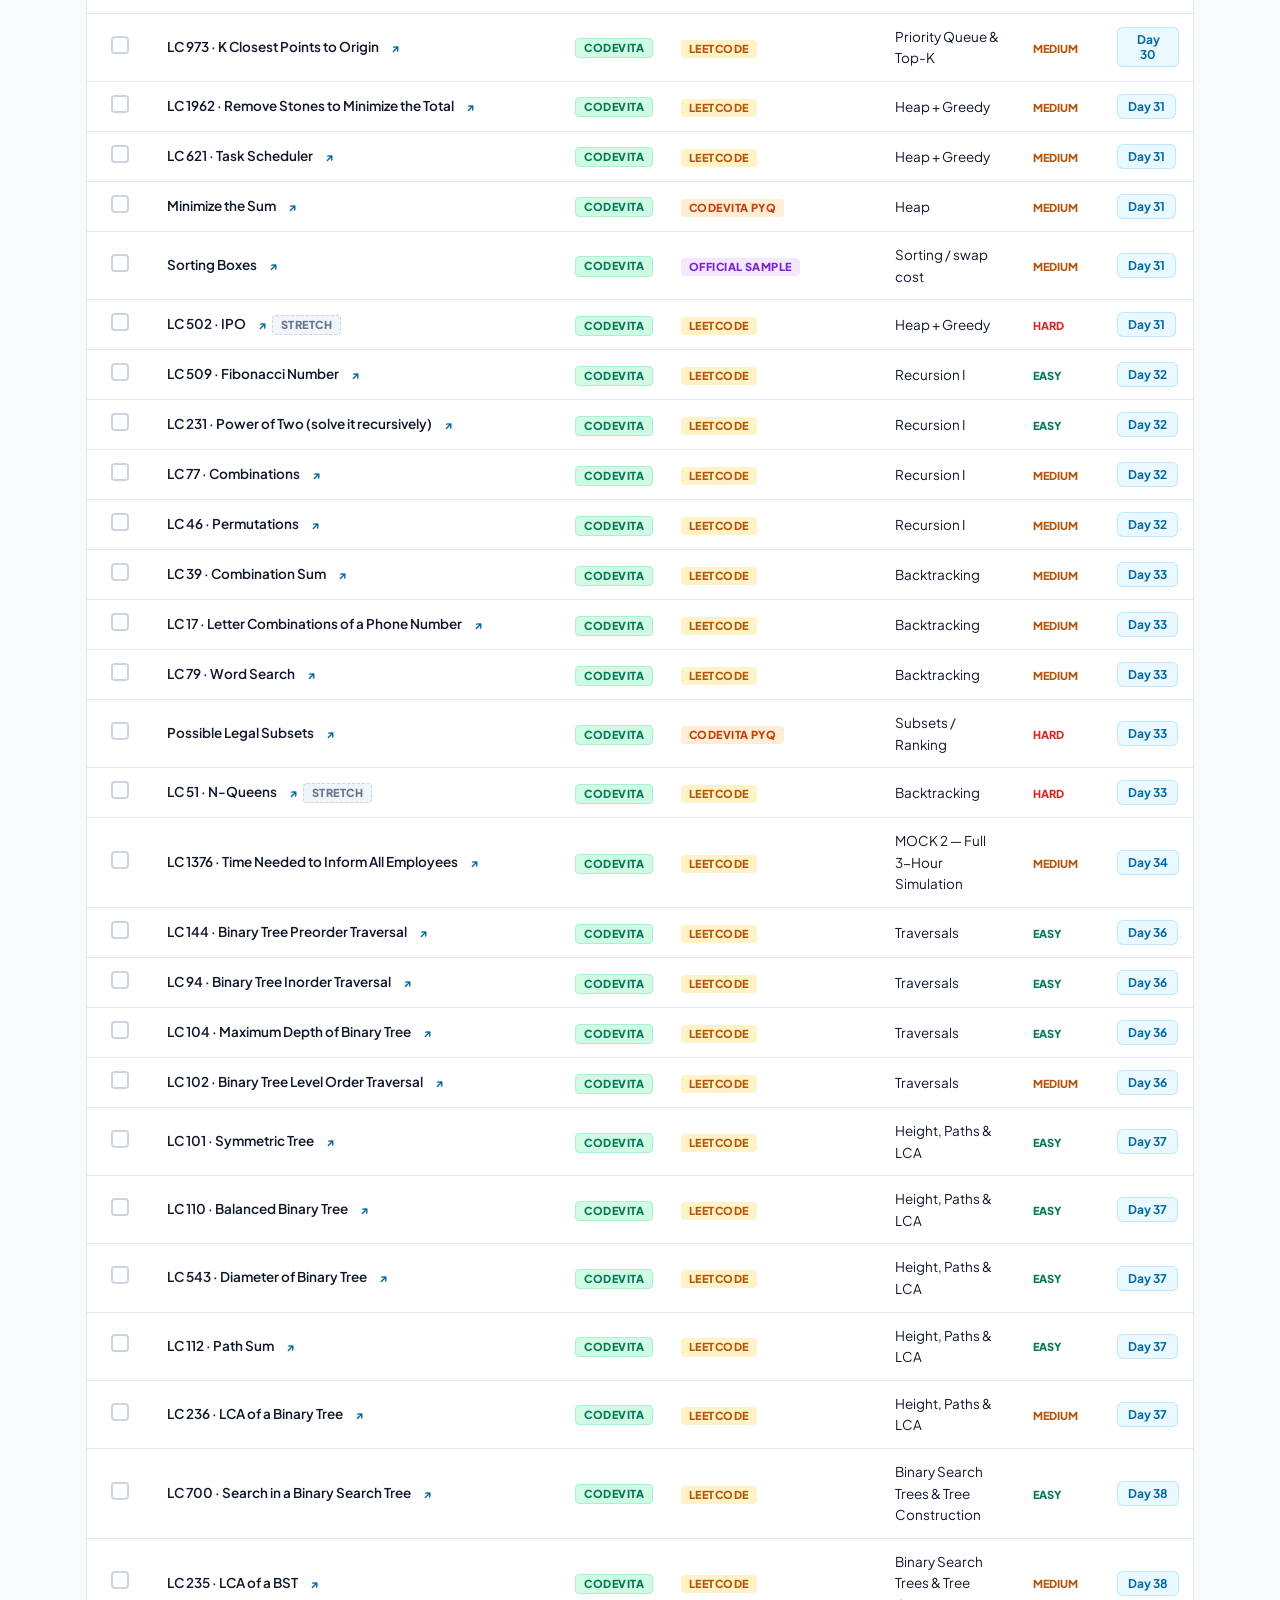
==== commit ae0ddc22: "feat: add CodeVita core vs extra practice classification with dynamic setting" ====
--- a/index.html
+++ b/index.html
@@ -162,6 +162,9 @@
                     <div class="sub-bar-fill cv" id="cvSubBar"></div>
                   </div>
                 </div>
+                <div class="sub-bar-row extra-practice-row">
+                  <span class="extra-practice-text" id="extraPracticeText">Extra practice: 0 of 0 done</span>
+                </div>
               </div>
             </div>
           </aside>
--- a/css/base.css
+++ b/css/base.css
@@ -222,6 +222,7 @@
 .tag.rest { background: var(--tag-rest-bg); color: var(--tag-rest); }
 .tag.vid { background: rgba(56, 189, 248, 0.12); color: var(--afcat); }
 .tag.exam { background: rgba(245, 158, 11, 0.15); color: var(--amber); }
+.tag.muted, .badge.muted { background: var(--bg-hover); color: var(--ink-muted); border: 1px solid var(--line); }
 
 /* Difficulty Badges */
 .diff {
--- a/css/sections.css
+++ b/css/sections.css
@@ -489,6 +489,44 @@
   color: var(--ink);
 }
 
+/* Core Problems per Day Setting */
+.core-problems-control {
+  display: inline-flex;
+  align-items: center;
+  gap: var(--space-2);
+  background: var(--card);
+  border: 1px solid var(--line);
+  border-radius: var(--radius-sm);
+  padding: 3px 8px;
+}
+
+.core-problems-control label {
+  font-family: var(--font-ui);
+  font-size: var(--text-xs);
+  font-weight: 700;
+  color: var(--ink-secondary);
+  cursor: pointer;
+  white-space: nowrap;
+}
+
+.core-problems-control select {
+  font-family: var(--font-num);
+  font-size: var(--text-xs);
+  font-weight: 700;
+  padding: 2px 6px;
+  border-radius: var(--radius-xs);
+  background: var(--bg);
+  border: 1px solid var(--line);
+  color: var(--ink);
+  cursor: pointer;
+}
+
+.core-problems-control select:hover,
+.core-problems-control select:focus-visible {
+  border-color: var(--line-strong);
+  outline: none;
+}
+
 .filter-btn.active {
   background: var(--ink);
   color: var(--ink-inverted);
@@ -909,6 +947,131 @@
   font-size: var(--text-2xs);
   color: var(--ink-muted);
   font-weight: 600;
+}
+
+/* Track Header Note */
+.track-header-note {
+  font-size: var(--text-2xs);
+  color: var(--ink-muted);
+  margin: var(--space-1) 0 var(--space-2) 0;
+  line-height: var(--lh-snug);
+}
+
+/* AFCAT Lecture Link */
+.lecture-link {
+  display: inline-flex;
+  align-items: center;
+  justify-content: center;
+  gap: var(--space-1);
+  padding: 3px 8px;
+  margin-left: var(--space-2);
+  font-size: var(--text-2xs);
+  font-weight: 700;
+  color: var(--afcat);
+  background: var(--afcat-bg);
+  border: 1px solid var(--afcat-border);
+  border-radius: var(--radius-xs);
+  text-decoration: none;
+  cursor: pointer;
+  transition: all var(--transition-fast);
+  vertical-align: middle;
+  white-space: nowrap;
+}
+
+.lecture-link:hover {
+  background: var(--afcat);
+  color: #ffffff;
+  border-color: var(--afcat);
+  box-shadow: 0 0 8px var(--afcat-glow);
+  text-decoration: none;
+}
+
+.lecture-link:focus-visible {
+  outline: 2px solid var(--afcat);
+  outline-offset: 2px;
+}
+
+.task-item-label.checked .lecture-link {
+  text-decoration: none;
+  opacity: 0.85;
+}
+
+/* CodeVita Core & Extra Practice Groups */
+.cv-group {
+  margin-bottom: var(--space-2);
+}
+
+.cv-group-title {
+  display: inline-block;
+  font-family: var(--font-ui);
+  font-size: var(--text-2xs);
+  font-weight: 800;
+  text-transform: uppercase;
+  letter-spacing: 0.08em;
+  color: var(--cv);
+  margin-bottom: var(--space-2);
+  padding: 0 4px;
+}
+
+.extra-practice-details {
+  margin-top: var(--space-3);
+  border: 1px solid var(--line);
+  border-radius: var(--radius-sm);
+  background: var(--card);
+  overflow: hidden;
+}
+
+.extra-practice-summary {
+  display: flex;
+  align-items: center;
+  justify-content: space-between;
+  gap: var(--space-2);
+  padding: 8px 12px;
+  font-family: var(--font-ui);
+  font-size: var(--text-xs);
+  font-weight: 700;
+  color: var(--ink-secondary);
+  background: var(--bg-alt);
+  cursor: pointer;
+  user-select: none;
+  list-style: none;
+  transition: all var(--transition-fast);
+}
+
+.extra-practice-summary::-webkit-details-marker {
+  display: none;
+}
+
+.extra-practice-summary:hover {
+  color: var(--ink);
+  background: var(--bg-hover);
+}
+
+.extra-practice-details .task-items-list {
+  padding: 8px 12px 12px;
+  border-top: 1px solid var(--line);
+}
+
+.extra-practice-row {
+  margin-top: 4px;
+  padding-top: 4px;
+  border-top: 1px dashed var(--line);
+}
+
+.extra-practice-text {
+  font-size: var(--text-2xs);
+  font-weight: 700;
+  color: var(--ink-muted);
+}
+
+@media (max-width: 768px) {
+  .lecture-link {
+    min-height: 44px;
+    min-width: 44px;
+    padding: 0 var(--space-3);
+    margin-top: var(--space-1);
+    display: inline-flex;
+  }
 }
 
 /* Task Checkbox List */
